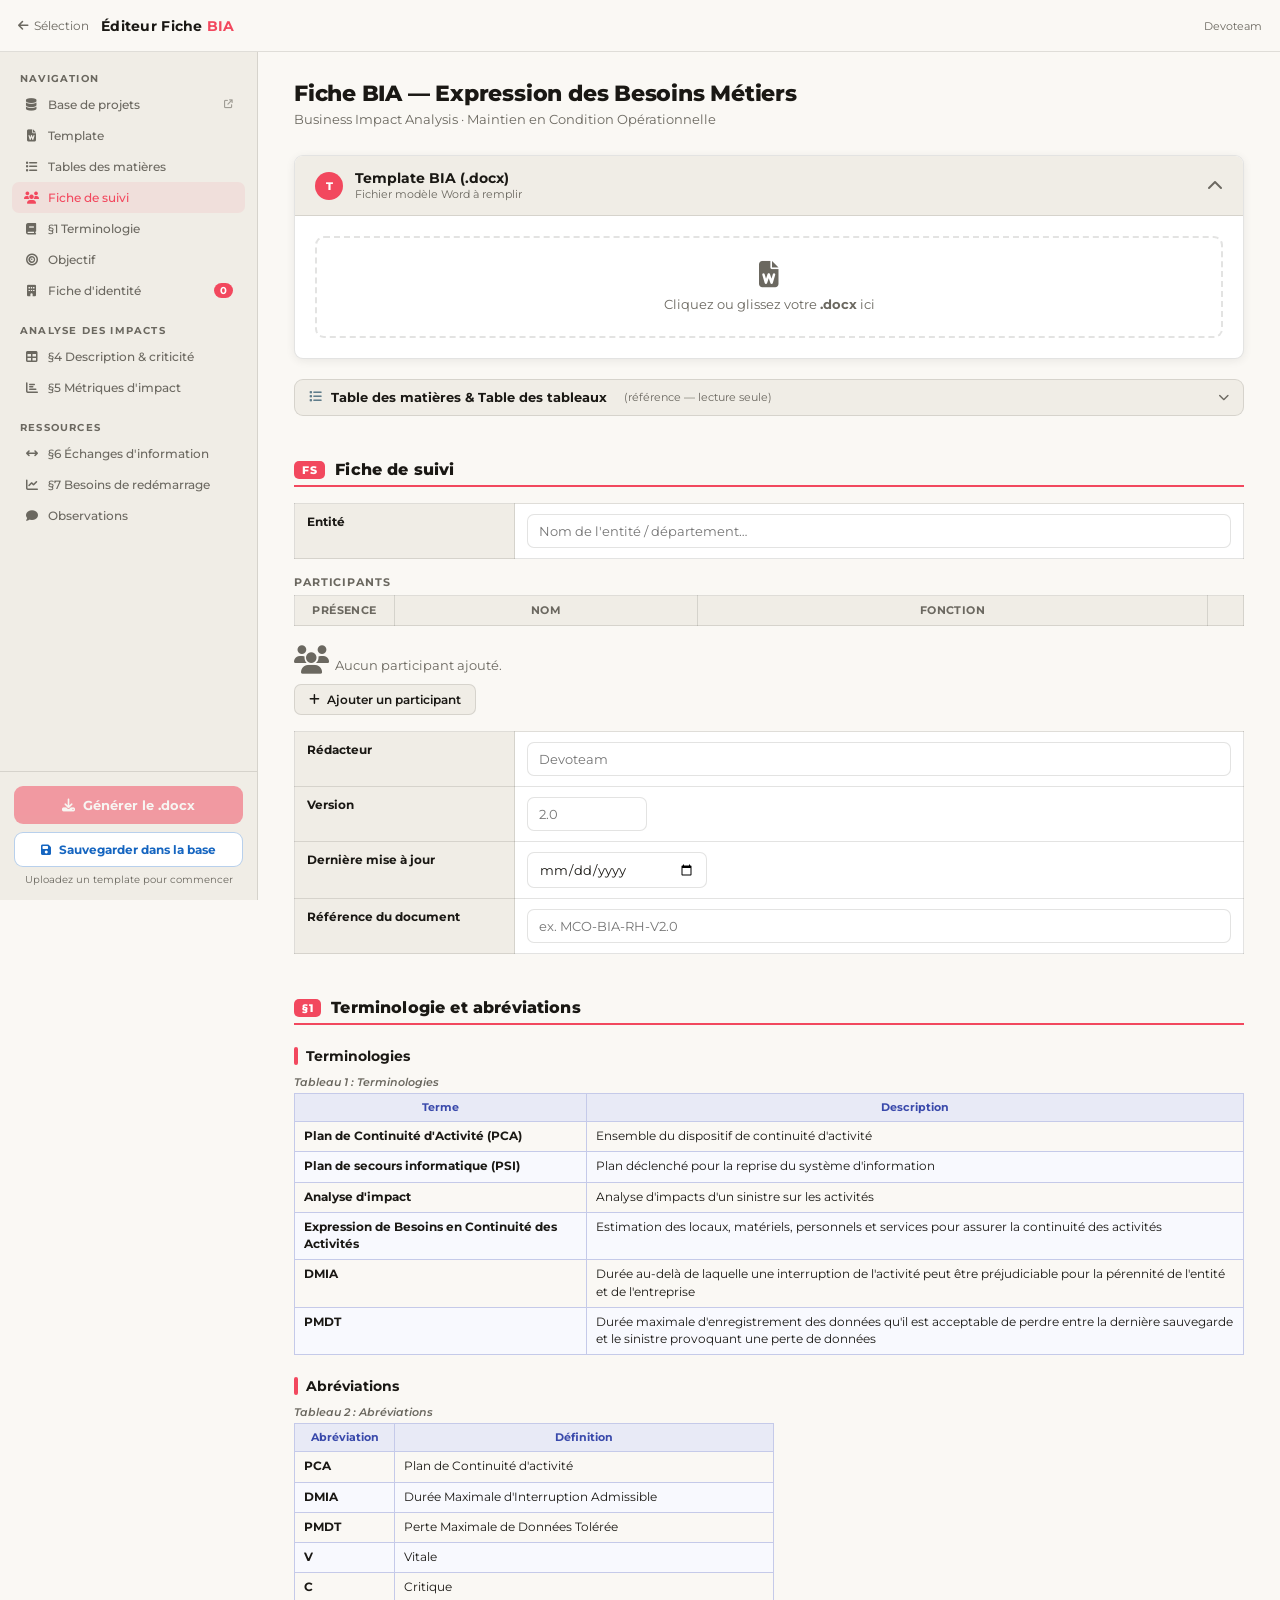
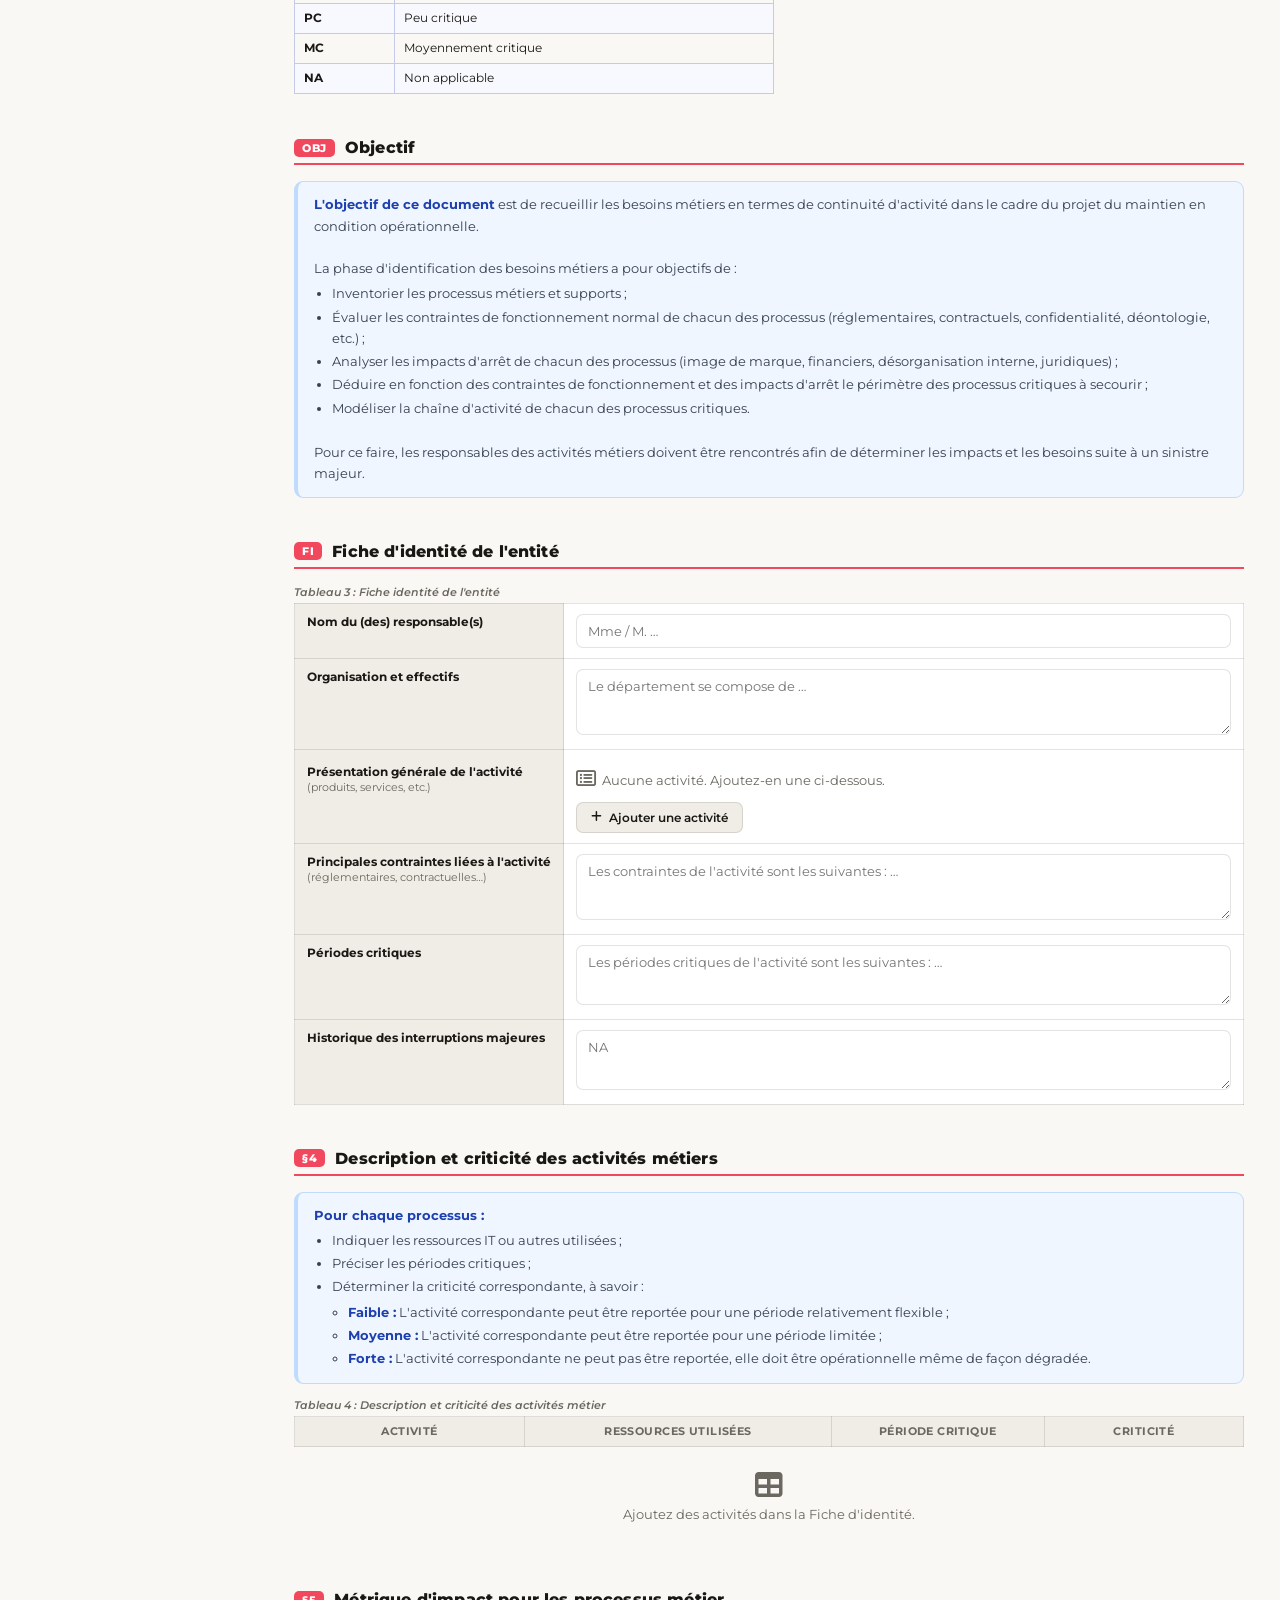
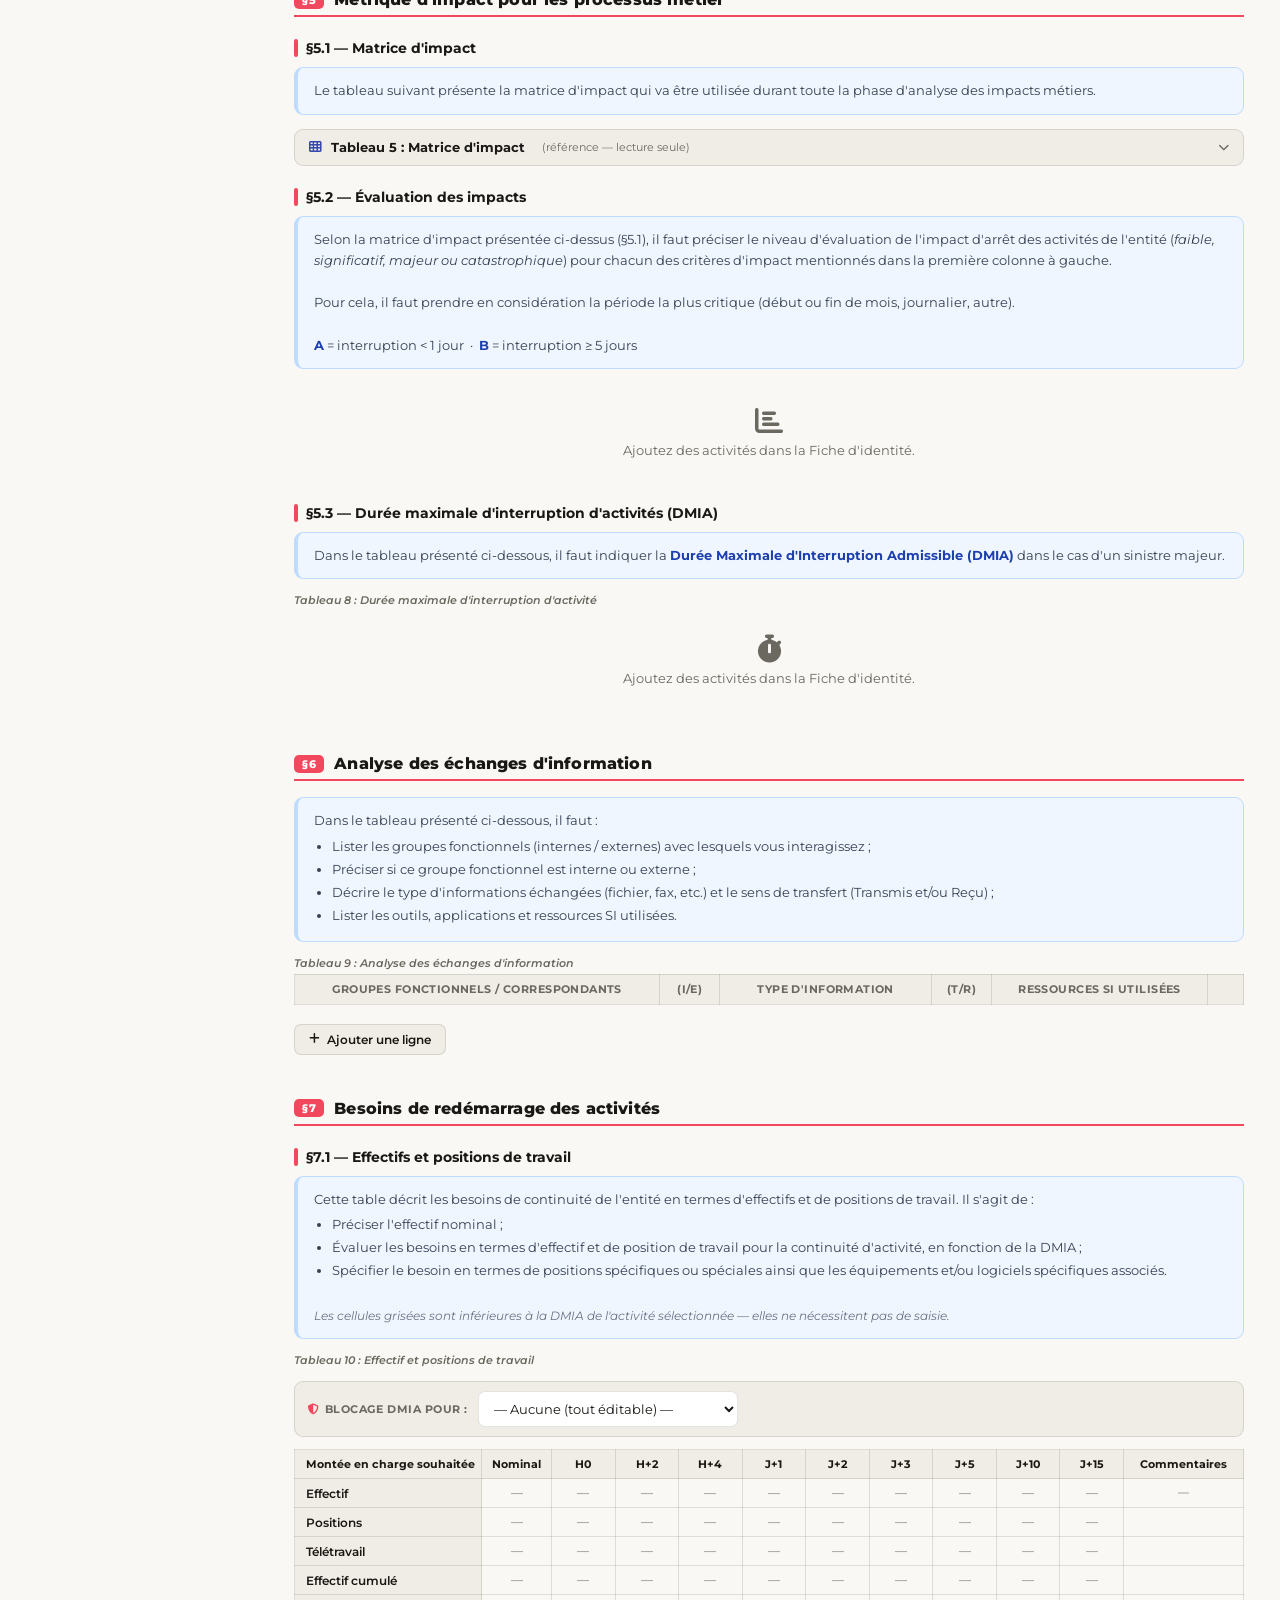
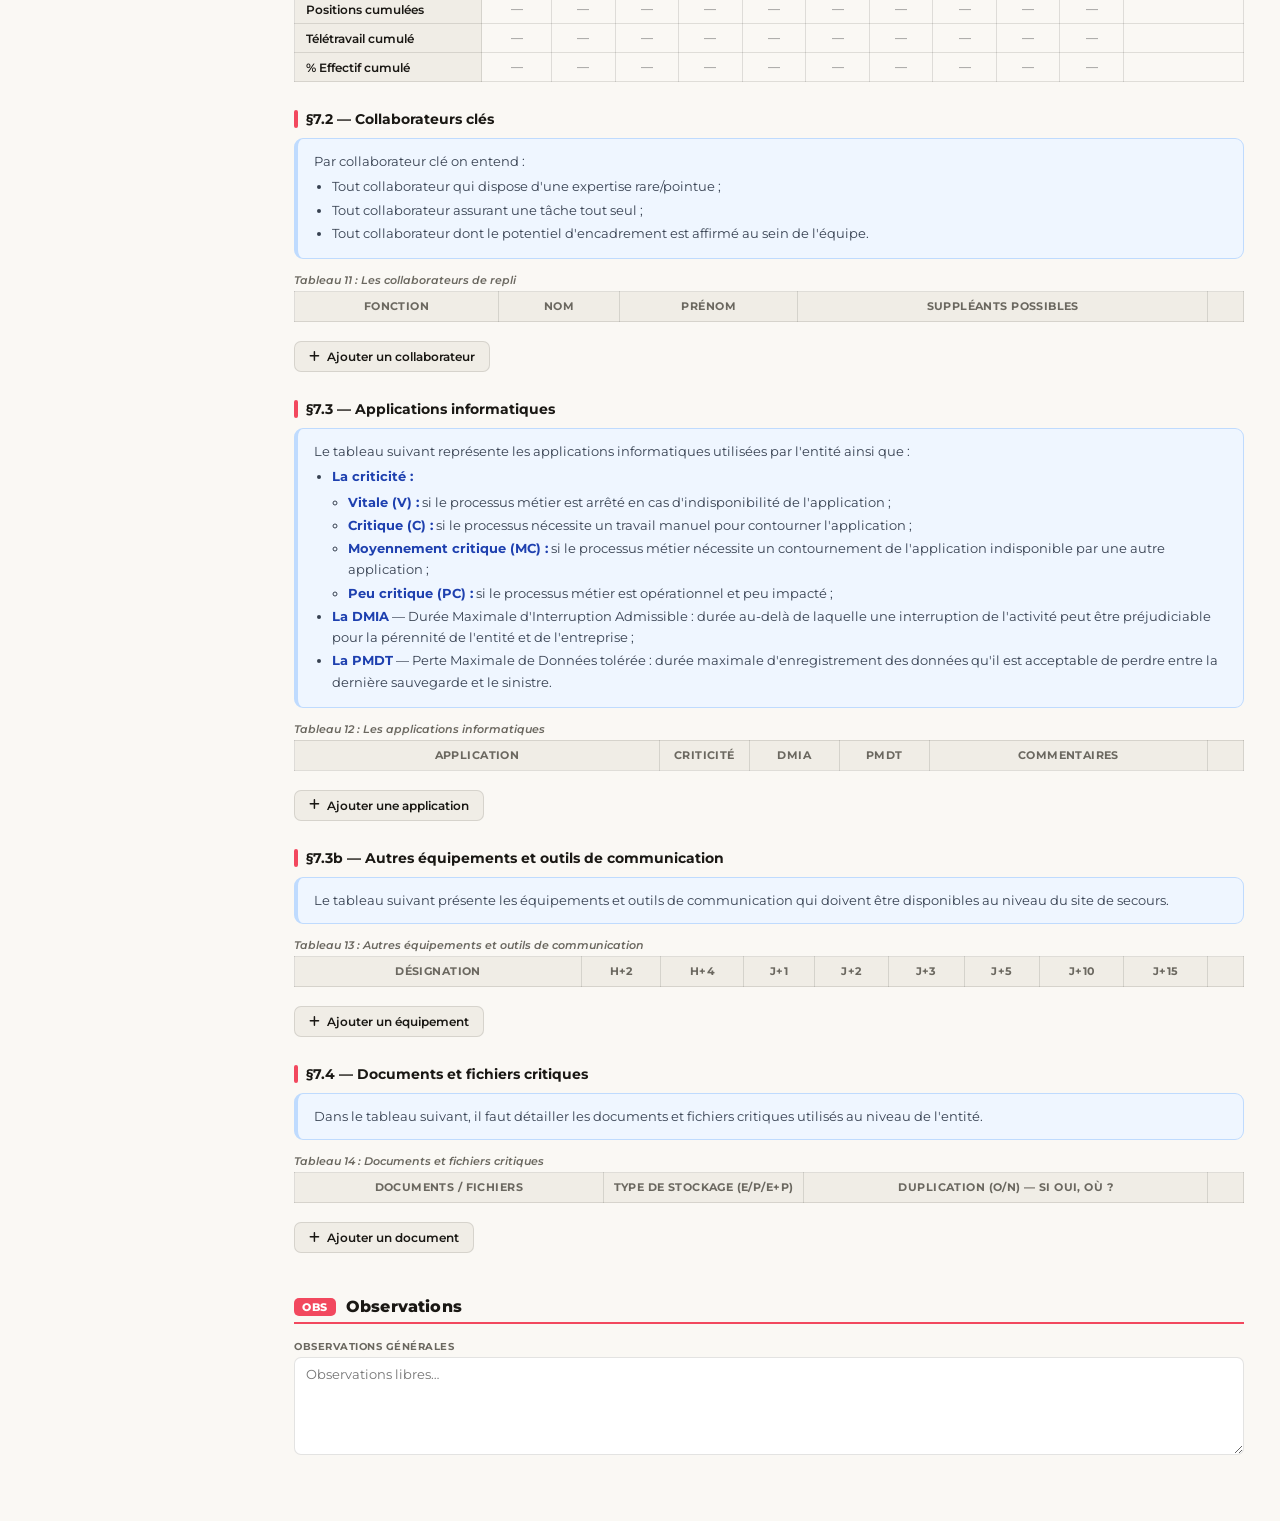
==== static/fiche-editor.html @ da059032 "Analyse des risques, sauvegarde continue et correctifs rapport Travaux accumulés sur cette session :" ====
<!DOCTYPE html>
<html lang="fr">
<head>
  <meta charset="UTF-8"/>
  <meta name="viewport" content="width=device-width,initial-scale=1.0"/>
  <title>Éditeur Fiche BIA — Devoteam</title>
  <link rel="preconnect" href="https://fonts.googleapis.com"/>
  <link href="https://fonts.googleapis.com/css2?family=Montserrat:wght@300;400;500;600;700;800&display=swap" rel="stylesheet"/>
  <link rel="stylesheet" href="https://cdnjs.cloudflare.com/ajax/libs/font-awesome/6.5.0/css/all.min.css"/>
<style>
*,*::before,*::after{box-sizing:border-box;margin:0;padding:0}
:root{
  --bg:#FAF8F4;--surface:#F0EDE6;--panel:#ECEAE4;
  --border:rgba(26,24,20,.12);--text:#1A1814;--muted:#6B6860;
  --accent:#F2485E;--accent-d:#d63448;--accent-bg:rgba(242,72,94,.08);
  --info-bg:#EFF6FF;--info-border:#BFDBFE;--info-text:#1E40AF;
  --sb-w:258px;--r:9px;--sh:0 2px 10px rgba(0,0,0,.07);
}
body{font-family:'Montserrat',system-ui,sans-serif;background:var(--bg);color:var(--text);min-height:100vh}

/* topbar */
#topbar{position:fixed;top:0;left:0;right:0;z-index:300;height:52px;
  background:var(--bg);border-bottom:1px solid var(--border);
  display:flex;align-items:center;gap:12px;padding:0 18px}
#topbar a{text-decoration:none;color:var(--muted);font-size:12px;display:flex;align-items:center;gap:5px;transition:color .14s}
#topbar a:hover{color:var(--accent)}
#topbar .title{flex:1;font-weight:700;font-size:14px;letter-spacing:.02em}
#topbar .title span{color:var(--accent)}

/* sidebar */
#sb{position:fixed;top:52px;left:0;bottom:0;width:var(--sb-w);
  background:var(--surface);border-right:1px solid var(--border);
  display:flex;flex-direction:column;overflow-y:auto;z-index:200}
.sb-lbl{font-size:10px;font-weight:700;letter-spacing:.12em;text-transform:uppercase;
  color:var(--muted);padding:14px 14px 4px}
.sb-a{display:flex;align-items:center;gap:9px;padding:8px 12px;
  border-radius:7px;cursor:pointer;font-size:12px;font-weight:500;
  color:var(--muted);text-decoration:none;margin:0 6px;
  transition:background .12s,color .12s}
.sb-a:hover{background:var(--panel);color:var(--text)}
.sb-a.on{background:var(--accent-bg);color:var(--accent)}
.sb-a .bdg{margin-left:auto;background:var(--accent);color:#fff;
  font-size:10px;font-weight:700;border-radius:99px;padding:1px 6px;min-width:18px;text-align:center}
.sb-bot{margin-top:auto;padding:14px;border-top:1px solid var(--border)}
.btn-gen{width:100%;padding:11px;background:var(--accent);color:#fff;
  border:none;border-radius:var(--r);font-family:inherit;font-size:13px;font-weight:700;
  cursor:pointer;display:flex;align-items:center;justify-content:center;gap:8px;
  transition:background .14s,transform .1s}
.btn-gen:hover{background:var(--accent-d);transform:translateY(-1px)}
.btn-gen:disabled{opacity:.5;cursor:not-allowed;transform:none}
.sb-hint{font-size:10px;color:var(--muted);margin-top:6px;text-align:center}

/* main */
#main{margin-left:var(--sb-w);margin-top:52px;padding:28px 36px;max-width:1080px}

/* doc title */
.doc-title{font-size:22px;font-weight:800;letter-spacing:-.01em;margin-bottom:4px}
.doc-sub{font-size:13px;color:var(--muted);margin-bottom:28px}

/* section headings */
.sec-h1{font-size:16px;font-weight:800;letter-spacing:.01em;
  padding:12px 0 6px;border-bottom:2px solid var(--accent);margin:32px 0 16px;
  display:flex;align-items:center;gap:10px}
.sec-h1 .num{background:var(--accent);color:#fff;font-size:11px;font-weight:800;
  border-radius:5px;padding:2px 8px;letter-spacing:.06em}
.sec-h2{font-size:13.5px;font-weight:700;margin:22px 0 10px;
  display:flex;align-items:center;gap:8px;color:var(--text)}
.sec-h2::before{content:'';display:block;width:4px;height:18px;
  background:var(--accent);border-radius:2px;flex-shrink:0}

/* instruction box */
.instr{background:var(--info-bg);border:1px solid var(--info-border);
  border-left:4px solid var(--info-border);border-radius:var(--r);
  padding:12px 16px;margin-bottom:14px;font-size:12.5px;color:#374151;line-height:1.7}
.instr strong{color:var(--info-text)}
.instr ul{margin:4px 0 0 18px}
.instr ul li{margin:2px 0}
.instr ul ul{margin-left:16px}
.instr-sub{color:#6B7280;font-size:12px;font-style:italic}

/* caption */
.tbl-cap{font-size:11px;color:var(--muted);font-style:italic;margin-bottom:4px;font-weight:600}

/* cards */
.card{background:#fff;border:1px solid var(--border);border-radius:var(--r);
  margin-bottom:20px;overflow:hidden;box-shadow:var(--sh)}
.card-hd{display:flex;align-items:center;gap:12px;padding:14px 20px;
  background:var(--surface);border-bottom:1px solid var(--border);cursor:pointer;
  user-select:none}
.card-hd .caret{margin-left:auto;color:var(--muted);transition:transform .2s}
.card-hd.open .caret{transform:rotate(180deg)}
.card-num{width:28px;height:28px;border-radius:50%;background:var(--accent);
  color:#fff;font-size:11px;font-weight:800;
  display:flex;align-items:center;justify-content:center;flex-shrink:0}
.card-title{font-size:13.5px;font-weight:700}
.card-sub{font-size:11px;color:var(--muted);margin-top:1px}
.card-bd{padding:20px}
.card-bd.collapsed{display:none}

/* upload zone */
.upzone{border:2px dashed var(--border);border-radius:var(--r);
  padding:24px 20px;text-align:center;cursor:pointer;
  transition:border-color .14s,background .14s}
.upzone:hover,.upzone.drag{border-color:var(--accent);background:var(--accent-bg)}
.upzone.ok{border-color:#2E7D32;background:rgba(46,125,50,.06)}
.upzone i{font-size:26px;color:var(--muted);margin-bottom:8px}
.upzone.ok i{color:#2E7D32}
.upzone p{font-size:13px;color:var(--muted)}
.upzone .fname{font-size:12px;font-weight:600;color:#2E7D32;margin-top:6px}

/* form controls */
.fg{display:flex;flex-direction:column;gap:4px}
.fg label{font-size:10px;font-weight:700;letter-spacing:.05em;color:var(--muted);text-transform:uppercase}
input[type=text],input[type=date],select,textarea{
  width:100%;padding:8px 11px;border:1px solid var(--border);border-radius:7px;
  background:#fff;color:var(--text);font-family:inherit;font-size:13px;
  transition:border-color .13s,box-shadow .13s;outline:none}
input:focus,select:focus,textarea:focus{
  border-color:var(--accent);box-shadow:0 0 0 3px rgba(242,72,94,.1)}
textarea{resize:vertical;min-height:60px}
.grid2{display:grid;grid-template-columns:1fr 1fr;gap:14px}
.grid3{display:grid;grid-template-columns:1fr 1fr 1fr;gap:14px}
.full{grid-column:1/-1}

/* buttons */
.btn-add{display:inline-flex;align-items:center;gap:7px;padding:7px 14px;
  border-radius:7px;background:var(--surface);border:1px solid var(--border);
  color:var(--text);font-family:inherit;font-size:12px;font-weight:600;
  cursor:pointer;transition:background .12s,border-color .12s,color .12s}
.btn-add:hover{background:var(--accent-bg);border-color:var(--accent);color:var(--accent)}
.btn-rm{background:none;border:none;cursor:pointer;padding:4px 6px;
  border-radius:5px;color:var(--muted);font-size:12px;
  transition:background .1s,color .1s}
.btn-rm:hover{background:#fde8eb;color:var(--accent)}

/* identity table */
.id-tbl{width:100%;border-collapse:collapse}
.id-tbl td{border:1px solid var(--border);vertical-align:top;padding:10px 12px}
.id-tbl td.id-label{font-size:12px;font-weight:700;background:var(--surface);
  white-space:nowrap;width:220px;color:var(--text)}
.id-tbl td.id-val{background:#fff}

/* activity cards (in Présentation row) */
.act-card{border:1px solid var(--border);border-radius:8px;margin-bottom:10px;overflow:hidden}
.act-hd{display:flex;align-items:center;gap:8px;padding:8px 12px;
  border-bottom:1px solid var(--border)}
.act-dot{width:10px;height:10px;border-radius:50%;flex-shrink:0}
.act-name-disp{font-size:12.5px;font-weight:700;flex:1}
.act-flds{display:grid;grid-template-columns:1fr 1fr;gap:10px;padding:12px}

/* BIA tables */
.bia-tbl{width:100%;border-collapse:collapse;font-size:12.5px}
.bia-tbl th{background:var(--surface);padding:8px 10px;border:1px solid var(--border);
  font-size:10.5px;font-weight:700;text-transform:uppercase;letter-spacing:.04em;
  color:var(--muted);white-space:nowrap}
.bia-tbl td{padding:5px 8px;border:1px solid var(--border);vertical-align:middle}
.bia-tbl tr:nth-child(even) td{background:rgba(0,0,0,.015)}
.bia-tbl td input,.bia-tbl td textarea,.bia-tbl td select{
  margin:0;padding:4px 7px;font-size:12px}
.bia-tbl td textarea{min-height:44px}
.bia-tbl td.act-lbl{font-weight:600;font-size:12px;background:var(--surface);white-space:nowrap}
.tbl-scroll{overflow-x:auto}

/* static read-only table */
.static-tbl{width:100%;border-collapse:collapse;font-size:11.5px}
.static-tbl th{background:#E8EAF6;padding:7px 9px;border:1px solid #C5CAE9;
  font-size:10.5px;font-weight:700;color:#3949AB}
.static-tbl td{padding:6px 9px;border:1px solid #C5CAE9;vertical-align:top;line-height:1.5}
.static-tbl tr:nth-child(even) td{background:#F8F9FE}

/* §5.2 impact cards */
.imp-card{border:1px solid var(--border);border-radius:var(--r);margin-bottom:14px;overflow:hidden}
.imp-hd{padding:10px 15px;font-size:13px;font-weight:700;border-bottom:1px solid var(--border)}
.imp-body{padding:14px}
.imp-grid{width:100%;border-collapse:collapse;font-size:12px}
.imp-grid th{background:var(--surface);padding:7px 10px;border:1px solid var(--border);
  font-size:11px;font-weight:700;color:var(--muted)}
.imp-grid td{padding:6px 10px;border:1px solid var(--border)}
.imp-grid td.lbl{font-weight:600;background:var(--surface);font-size:12px;white-space:nowrap}
.imp-grid select{width:100%;min-width:70px}

/* §5.3 DMIA */
.dmia-card{border:1px solid var(--border);border-radius:var(--r);margin-bottom:12px}
.dmia-hd{display:flex;align-items:center;gap:9px;padding:9px 14px;
  border-bottom:1px solid var(--border);background:var(--surface)}
.dmia-body{display:grid;grid-template-columns:160px 1fr;gap:14px;padding:14px}

/* §7.1 montée en charge */
.act-sel-bar{display:flex;align-items:center;gap:10px;margin-bottom:12px;
  padding:9px 13px;background:var(--surface);border:1px solid var(--border);border-radius:var(--r)}
.act-sel-bar label{font-size:11px;font-weight:700;text-transform:uppercase;
  letter-spacing:.05em;color:var(--muted);white-space:nowrap}
.act-sel-bar select{flex:1;max-width:260px}
#montee-tbl{width:100%;border-collapse:collapse;font-size:11.5px;min-width:820px}
#montee-tbl th{background:var(--surface);padding:7px 6px;border:1px solid var(--border);
  text-align:center;font-weight:700;font-size:11px;white-space:nowrap}
#montee-tbl th.mh-metric{text-align:left;min-width:130px;padding-left:11px}
#montee-tbl td{padding:3px 5px;border:1px solid var(--border);vertical-align:middle;text-align:center}
#montee-tbl td.tc-metric{font-weight:600;font-size:12px;text-align:left;
  padding-left:11px;background:var(--surface);white-space:nowrap}
#montee-tbl td.tc-comm{padding:5px 8px;font-size:11px;vertical-align:top}
.cell-inp{width:100%;min-width:44px;padding:3px;text-align:center;
  border:1px solid transparent;border-radius:4px;background:transparent;
  font-family:inherit;font-size:11.5px;outline:none;
  transition:border-color .12s,background .12s}
.cell-inp:focus{border-color:var(--accent);background:#fff;box-shadow:0 0 0 2px rgba(242,72,94,.1)}
.cell-inp:hover:not(:focus):not(:disabled){border-color:var(--border);background:rgba(255,255,255,.7)}
.blocked{background:#efefef!important;position:relative;cursor:not-allowed}
.blocked .cell-inp{pointer-events:none;color:transparent;background:transparent!important}
.blocked::after{content:'\f023';font-family:'Font Awesome 6 Free';font-weight:900;
  font-size:10px;color:#bbb;display:flex;align-items:center;justify-content:center;
  width:100%;height:100%;position:absolute;inset:0}
.act-chip{display:inline-flex;flex-direction:column;padding:3px 7px;border-radius:6px;
  font-size:10.5px;font-weight:600;margin:2px 0;white-space:nowrap}
.act-chip .dmia-hint{font-size:9.5px;font-weight:400;opacity:.8}
.legend{display:flex;flex-wrap:wrap;gap:6px;margin-bottom:10px}

/* collapsible */
.coll-hd{display:flex;align-items:center;gap:9px;padding:10px 14px;
  background:var(--surface);border:1px solid var(--border);border-radius:var(--r);
  cursor:pointer;user-select:none;margin-bottom:10px;font-size:12.5px;font-weight:700}
.coll-hd .cc{margin-left:auto;color:var(--muted);font-size:11px;transition:transform .2s}
.coll-hd.open .cc{transform:rotate(180deg)}
.coll-body{display:none;margin-bottom:12px}
.coll-body.open{display:block}


/* ── DMIA suggestion popover ── */
.dmia-wrap{position:relative;display:flex;align-items:center;gap:5px}
.dmia-wrap select{flex:1}
.btn-suggest{background:none;border:1px solid var(--border);border-radius:5px;
  padding:3px 7px;cursor:pointer;font-size:11px;color:#1565C0;
  transition:background .12s,border-color .12s;white-space:nowrap}
.btn-suggest:hover{background:#EFF6FF;border-color:#1565C0}
.btn-suggest.loading{color:var(--muted);pointer-events:none}
.btn-suggest.has-sug{border-color:#1565C0;background:#EFF6FF;font-weight:700}
.sug-pop{position:absolute;top:calc(100% + 6px);left:0;z-index:400;
  background:#fff;border:1px solid #BFDBFE;border-radius:var(--r);
  box-shadow:0 8px 24px rgba(0,0,0,.13);min-width:340px;max-width:480px;
  animation:fadeUp .14s ease}
@keyframes fadeUp{from{opacity:0;transform:translateY(-6px)}to{opacity:1;transform:none}}
.sug-pop-hd{padding:8px 12px;background:#EFF6FF;border-bottom:1px solid #BFDBFE;
  font-size:11px;font-weight:700;color:#1E40AF;border-radius:var(--r) var(--r) 0 0;
  display:flex;align-items:center;justify-content:space-between}
.sug-pop-hd button{background:none;border:none;cursor:pointer;color:#1E40AF;font-size:13px}
.sug-item{display:flex;align-items:center;gap:8px;padding:7px 12px;
  cursor:pointer;transition:background .1s;border-bottom:1px solid #F0F4FF}
.sug-item:last-child{border-bottom:none}
.sug-item:hover{background:#F0F7FF}
.sug-dmia{font-weight:800;font-size:13px;color:#1565C0;min-width:50px}
.sug-detail{flex:1;font-size:11px;color:var(--muted);line-height:1.5}
.sug-detail strong{color:var(--text)}
.sug-freq{font-size:10px;background:#E3F2FD;color:#1565C0;padding:1px 5px;border-radius:99px;white-space:nowrap}
.sug-empty{padding:12px;font-size:12px;color:var(--muted);text-align:center}

/* ── sync hint banner ── */
#sync-hint-banner{display:none;position:fixed;top:52px;left:var(--sb-w);right:0;z-index:250;
  background:linear-gradient(90deg,#1E3A8A 0%,#1D4ED8 100%);
  color:#fff;padding:11px 20px;
  align-items:center;gap:12px;
  box-shadow:0 3px 12px rgba(29,78,216,.35)}
#sync-hint-banner.visible{display:flex}
/* push main content down when banner is showing */
#main.sync-hint-active{margin-top:calc(52px + 49px)}
.shb-icon{font-size:18px;flex-shrink:0;animation:shbPulse 2s ease-in-out infinite}
@keyframes shbPulse{0%,100%{opacity:1}50%{opacity:.6}}
.shb-body{flex:1}
.shb-title{font-size:12.5px;font-weight:800;letter-spacing:.02em;margin-bottom:2px}
.shb-detail{font-size:11.5px;opacity:.88;line-height:1.5}
.shb-target{font-weight:800;background:rgba(255,255,255,.18);
  padding:1px 7px;border-radius:4px;font-size:12px;letter-spacing:.03em}
.shb-close{background:rgba(255,255,255,.15);border:1px solid rgba(255,255,255,.25);
  border-radius:6px;color:#fff;cursor:pointer;font-size:13px;
  padding:4px 9px;transition:background .13s;flex-shrink:0}
.shb-close:hover{background:rgba(255,255,255,.28)}

/* ── alert panel ── */
#alert-panel{position:fixed;bottom:24px;right:24px;z-index:500;
  background:#fff;border:1px solid #FED7AA;border-radius:var(--r);
  box-shadow:0 8px 28px rgba(0,0,0,.15);width:320px;
  animation:slideIn .2s ease;display:none}
#alert-panel.visible{display:block}
@keyframes slideIn{from{opacity:0;transform:translateY(16px)}to{opacity:1;transform:none}}
.alert-hd{display:flex;align-items:center;gap:8px;padding:10px 14px;
  background:#FFF7ED;border-bottom:1px solid #FED7AA;border-radius:var(--r) var(--r) 0 0}
.alert-hd i{color:#EA580C;font-size:16px}
.alert-hd span{font-size:12.5px;font-weight:700;color:#9A3412;flex:1}
.alert-hd button{background:none;border:none;cursor:pointer;color:#9A3412;font-size:14px}
.alert-list{max-height:240px;overflow-y:auto;padding:8px}
.alert-item{padding:8px 10px;border-radius:7px;background:#FFF7ED;
  border-left:3px solid #EA580C;margin-bottom:6px;font-size:11.5px}
.alert-item:last-child{margin-bottom:0}
.alert-item .ai-act{font-weight:700;color:var(--text);margin-bottom:2px}
.alert-item .ai-detail{color:#9A3412;font-size:11px}
.alert-item .ai-lower{font-weight:800;color:#EA580C}

/* tooltip */
#tip{position:fixed;z-index:9999;background:#1A1814;color:#fff;
  padding:7px 12px;border-radius:7px;font-size:11.5px;max-width:250px;
  pointer-events:none;opacity:0;transition:opacity .12s;
  box-shadow:0 4px 14px rgba(0,0,0,.22);line-height:1.4}
#tip.on{opacity:1}

/* toast */
#toast{position:fixed;bottom:26px;left:50%;transform:translateX(-50%);
  background:#1A1814;color:#fff;padding:10px 20px;border-radius:99px;
  font-size:12.5px;font-weight:500;box-shadow:0 4px 16px rgba(0,0,0,.22);
  opacity:0;transition:opacity .2s;pointer-events:none;z-index:8000;white-space:nowrap}
#toast.on{opacity:1}
#toast.ok{background:#2E7D32}
#toast.err{background:var(--accent)}
.spin{display:inline-block;width:14px;height:14px;border:2px solid rgba(255,255,255,.3);
  border-top-color:#fff;border-radius:50%;animation:spin .7s linear infinite}
@keyframes spin{to{transform:rotate(360deg)}}

.empty{text-align:center;padding:24px 16px;color:var(--muted);font-size:12.5px}
.empty i{font-size:28px;display:block;margin-bottom:8px}

/* presentation preview */
.pres-preview{padding:9px 12px;border:1px solid var(--border);border-radius:7px;
  background:var(--surface);font-size:12.5px;color:var(--muted);min-height:44px;
  line-height:1.6;margin-top:8px}
.pres-preview.has-data{color:var(--text);background:#fff}

/* save button */
.btn-save{width:100%;margin-top:8px;padding:9px;background:#fff;color:#1565C0;
  border:1.5px solid rgba(21,101,192,.3);border-radius:var(--r);font-family:inherit;
  font-size:12px;font-weight:700;cursor:pointer;display:flex;align-items:center;
  justify-content:center;gap:7px;transition:background .14s,border-color .14s}
.btn-save:hover{background:rgba(21,101,192,.06);border-color:#1565C0}

/* sync DMIA button */
/* ── save modal ── */
#save-modal-overlay{position:fixed;inset:0;z-index:900;background:rgba(0,0,0,.45);
  display:none;align-items:center;justify-content:center}
#save-modal-overlay.open{display:flex}
#save-modal{background:#fff;border-radius:var(--r);box-shadow:0 16px 48px rgba(0,0,0,.18);
  width:440px;max-width:calc(100vw - 40px);overflow:hidden;
  animation:fadeUp .18s ease}
.sm-hd{display:flex;align-items:center;gap:10px;padding:16px 20px;
  background:var(--surface);border-bottom:1px solid var(--border)}
.sm-hd i{color:#1565C0;font-size:16px}
.sm-hd .sm-title{font-size:14px;font-weight:700;flex:1}
.sm-hd button{background:none;border:none;cursor:pointer;color:var(--muted);font-size:15px;padding:2px}
.sm-hd button:hover{color:var(--text)}
.sm-bd{padding:20px}
.sm-fg{display:flex;flex-direction:column;gap:4px;margin-bottom:14px}
.sm-fg label{font-size:10px;font-weight:700;letter-spacing:.06em;text-transform:uppercase;color:var(--muted)}
.sm-fg select,.sm-fg input{width:100%;padding:8px 11px;border:1px solid var(--border);
  border-radius:7px;font-family:inherit;font-size:13px;outline:none;
  transition:border-color .12s,box-shadow .12s}
.sm-fg select:focus,.sm-fg input:focus{border-color:#1565C0;box-shadow:0 0 0 3px rgba(21,101,192,.1)}
.sm-row{display:grid;grid-template-columns:1fr 1fr;gap:12px}
.sm-ft{display:flex;gap:10px;padding:14px 20px;border-top:1px solid var(--border)}
.sm-ft button{flex:1;padding:10px;border-radius:var(--r);font-family:inherit;font-size:13px;font-weight:700;cursor:pointer;border:none;transition:background .14s}
.btn-sm-cancel{background:var(--surface);color:var(--muted)}
.btn-sm-cancel:hover{background:var(--panel)}
.btn-sm-ok{background:#1565C0;color:#fff}
.btn-sm-ok:hover{background:#1251a0}
.btn-sm-ok:disabled{opacity:.5;cursor:not-allowed}

/* load indicator (topbar pill) */
.tb-load-pill{font-size:10.5px;font-weight:700;padding:3px 10px;border-radius:99px;
  background:rgba(21,101,192,.09);color:#1565C0;border:1px solid rgba(21,101,192,.2)}

@media(max-width:768px){
  #sb{display:none}
  #main{margin-left:0;padding:14px}
  .grid2,.grid3{grid-template-columns:1fr}
  .full{grid-column:1}
}
</style>
</head>
<body>

<div id="topbar">
  <a href="#" id="tb-back" onclick="handleNavBack(event)"><i class="fa-solid fa-arrow-left"></i> Sélection</a>
  <div class="title">Éditeur Fiche <span>BIA</span></div>
  <span id="tb-sector-badge" style="display:none;font-size:10.5px;font-weight:700;padding:3px 10px;border-radius:99px;"></span>
  <span style="font-size:11px;color:var(--muted)">Devoteam</span>
</div>

<!-- ══ SYNC HINT BANNER ══ -->
<div id="sync-hint-banner">
  <i class="fa-solid fa-arrows-rotate shb-icon"></i>
  <div class="shb-body">
    <div class="shb-title">⚡ Synchronisation — Correction requise</div>
    <div class="shb-detail" id="shb-detail">Chargement…</div>
  </div>
  <button class="shb-close" onclick="dismissSyncHint()"><i class="fa-solid fa-xmark"></i></button>
</div>

<aside id="sb">
  <div style="padding:6px">
    <div class="sb-lbl">Navigation</div>
    <a class="sb-a" href="/projects" target="_blank"><i class="fa-solid fa-database fa-fw"></i>Base de projets <i class="fa-solid fa-arrow-up-right-from-square fa-xs" style="margin-left:auto;opacity:.6"></i></a>
    <a class="sb-a on" href="#s-template"><i class="fa-solid fa-file-word fa-fw"></i>Template</a>
    <a class="sb-a" href="#s-toc"><i class="fa-solid fa-list fa-fw"></i>Tables des matières</a>
    <a class="sb-a" href="#s-suivi"><i class="fa-solid fa-users fa-fw"></i>Fiche de suivi</a>
    <a class="sb-a" href="#s-termi"><i class="fa-solid fa-book fa-fw"></i>§1 Terminologie</a>
    <a class="sb-a" href="#s-objectif"><i class="fa-solid fa-bullseye fa-fw"></i>Objectif</a>
    <a class="sb-a" href="#s-identite"><i class="fa-solid fa-building fa-fw"></i>Fiche d'identité <span class="bdg" id="sb-cnt">0</span></a>
    <div class="sb-lbl" style="margin-top:4px">Analyse des impacts</div>
    <a class="sb-a" href="#s-sec4"><i class="fa-solid fa-table fa-fw"></i>§4 Description &amp; criticité</a>
    <a class="sb-a" href="#s-sec5"><i class="fa-solid fa-chart-bar fa-fw"></i>§5 Métriques d'impact</a>
    <div class="sb-lbl" style="margin-top:4px">Ressources</div>
    <a class="sb-a" href="#s-sec6"><i class="fa-solid fa-arrows-left-right fa-fw"></i>§6 Échanges d'information</a>
    <a class="sb-a" href="#s-sec7"><i class="fa-solid fa-chart-line fa-fw"></i>§7 Besoins de redémarrage</a>
    <a class="sb-a" href="#s-obs"><i class="fa-solid fa-comment fa-fw"></i>Observations</a>
  </div>
  <div class="sb-bot">
    <button class="btn-gen" id="btn-gen" disabled onclick="generate()">
      <i class="fa-solid fa-download"></i> Générer le .docx
    </button>
    <button class="btn-save" id="btn-save" onclick="openProjSelect()">
      <i class="fa-solid fa-floppy-disk"></i> Sauvegarder dans la base
    </button>
    <div class="sb-hint" id="sb-hint">Uploadez un template pour commencer</div>
  </div>
</aside>

<main id="main">

<div class="doc-title">Fiche BIA — Expression des Besoins Métiers</div>
<div class="doc-sub">Business Impact Analysis · Maintien en Condition Opérationnelle</div>

<!-- ══ 0. TEMPLATE ══ -->
<section id="s-template">
<div class="card">
  <div class="card-hd open" onclick="toggleCard(this)">
    <div class="card-num">T</div>
    <div><div class="card-title">Template BIA (.docx)</div>
    <div class="card-sub">Fichier modèle Word à remplir</div></div>
    <i class="fa-solid fa-chevron-down caret"></i>
  </div>
  <div class="card-bd">
    <div class="upzone" id="upzone"
         onclick="document.getElementById('tmpl-inp').click()"
         ondragover="event.preventDefault();this.classList.add('drag')"
         ondragleave="this.classList.remove('drag')"
         ondrop="dropTmpl(event)">
      <i class="fa-solid fa-file-word"></i>
      <p>Cliquez ou glissez votre <strong>.docx</strong> ici</p>
      <div class="fname" id="tmpl-fname" style="display:none"></div>
    </div>
    <input type="file" id="tmpl-inp" accept=".docx" style="display:none" onchange="setTmpl(this.files[0])">
  </div>
</div>
</section>

<!-- ══ TABLE DES MATIÈRES ══ -->
<section id="s-toc">
<div id="coll-toc-hd" class="coll-hd" onclick="toggleColl('toc')">
  <i class="fa-solid fa-list" style="color:#607D8B"></i>
  <span>Table des matières &amp; Table des tableaux</span>
  <span style="margin-left:8px;font-size:10.5px;color:var(--muted);font-weight:400">(référence — lecture seule)</span>
  <i class="fa-solid fa-chevron-down cc"></i>
</div>
<div id="coll-toc-body" class="coll-body">
  <div style="display:grid;grid-template-columns:1fr 1fr;gap:16px">
    <div>
      <div style="font-size:12px;font-weight:700;margin-bottom:8px;color:var(--muted)">TABLE DES MATIÈRES</div>
      <table class="static-tbl" style="font-size:12px">
        <tbody>
          <tr><td>Fiche de suivi</td></tr>
          <tr><td>1. Terminologie et abréviations</td></tr>
          <tr><td>2. Objectif</td></tr>
          <tr><td>3. Fiche d'identité de l'entité</td></tr>
          <tr><td>4. Description et criticité des activités métiers</td></tr>
          <tr><td>5. Métrique d'impact pour les processus métier</td></tr>
          <tr><td style="padding-left:20px">5.1. Matrice d'impact</td></tr>
          <tr><td style="padding-left:20px">5.2. Évaluation des impacts</td></tr>
          <tr><td style="padding-left:20px">5.3. Durée maximale d'interruption d'activités</td></tr>
          <tr><td>6. Analyse des échanges d'information</td></tr>
          <tr><td>7. Besoins de redémarrage des activités</td></tr>
          <tr><td style="padding-left:20px">7.1. Effectifs et positions de travail</td></tr>
          <tr><td style="padding-left:20px">7.2. Collaborateurs clés</td></tr>
          <tr><td style="padding-left:20px">7.3. Applications informatiques</td></tr>
          <tr><td style="padding-left:20px">7.4. Documents et fichiers critiques</td></tr>
          <tr><td>Observations</td></tr>
        </tbody>
      </table>
    </div>
    <div>
      <div style="font-size:12px;font-weight:700;margin-bottom:8px;color:var(--muted)">TABLE DES TABLEAUX</div>
      <table class="static-tbl" style="font-size:12px">
        <tbody id="tot-body">
          <!-- rendered by renderTOT() -->
        </tbody>
      </table>
    </div>
  </div>
</div>
</section>

<!-- ══ FICHE DE SUIVI ══ -->
<section id="s-suivi">
<div class="sec-h1"><span class="num">FS</span> Fiche de suivi</div>
<table class="id-tbl" style="margin-bottom:16px">
  <tbody>
    <tr>
      <td class="id-label">Entité</td>
      <td class="id-val"><input type="text" id="suivi-entite" placeholder="Nom de l'entité / département…" oninput="st.suivi.entite=this.value"></td>
    </tr>
  </tbody>
</table>

<div style="font-size:11px;font-weight:700;text-transform:uppercase;letter-spacing:.08em;color:var(--muted);margin-bottom:6px">Participants</div>
<div class="tbl-scroll" style="margin-bottom:10px">
  <table class="bia-tbl">
    <thead><tr>
      <th style="width:100px">Présence</th><th>Nom</th><th>Fonction</th>
      <th style="width:36px"></th>
    </tr></thead>
    <tbody id="suivi-body"></tbody>
  </table>
</div>
<div class="empty" id="suivi-empty" style="padding:10px 0;text-align:left;display:none">
  <i class="fa-solid fa-users" style="display:inline;margin-right:6px"></i>Aucun participant ajouté.
</div>
<button class="btn-add" onclick="addParticipant()"><i class="fa-solid fa-plus"></i> Ajouter un participant</button>

<table class="id-tbl" style="margin-top:16px">
  <tbody>
    <tr>
      <td class="id-label">Rédacteur</td>
      <td class="id-val"><input type="text" id="suivi-redacteur" placeholder="Devoteam" oninput="st.suivi.redacteur=this.value"></td>
    </tr>
    <tr>
      <td class="id-label">Version</td>
      <td class="id-val"><input type="text" id="suivi-version" placeholder="2.0" oninput="st.suivi.version=this.value" style="max-width:120px"></td>
    </tr>
    <tr>
      <td class="id-label">Dernière mise à jour</td>
      <td class="id-val"><input type="date" id="suivi-date" oninput="st.suivi.date_maj=this.value" style="max-width:180px"></td>
    </tr>
    <tr>
      <td class="id-label">Référence du document</td>
      <td class="id-val"><input type="text" id="suivi-ref" placeholder="ex. MCO-BIA-RH-V2.0" oninput="st.suivi.reference=this.value"></td>
    </tr>
  </tbody>
</table>
</section>

<!-- ══ §1 TERMINOLOGIE ET ABRÉVIATIONS ══ -->
<section id="s-termi">
<div class="sec-h1"><span class="num">§1</span> Terminologie et abréviations</div>

<div class="sec-h2">Terminologies</div>
<div class="tbl-cap">Tableau 1 : Terminologies</div>
<div class="tbl-scroll" style="margin-bottom:20px">
  <table class="static-tbl">
    <thead><tr><th style="min-width:220px">Terme</th><th>Description</th></tr></thead>
    <tbody>
      <tr><td><strong>Plan de Continuité d'Activité (PCA)</strong></td><td>Ensemble du dispositif de continuité d'activité</td></tr>
      <tr><td><strong>Plan de secours informatique (PSI)</strong></td><td>Plan déclenché pour la reprise du système d'information</td></tr>
      <tr><td><strong>Analyse d'impact</strong></td><td>Analyse d'impacts d'un sinistre sur les activités</td></tr>
      <tr><td><strong>Expression de Besoins en Continuité des Activités</strong></td><td>Estimation des locaux, matériels, personnels et services pour assurer la continuité des activités</td></tr>
      <tr><td><strong>DMIA</strong></td><td>Durée au-delà de laquelle une interruption de l'activité peut être préjudiciable pour la pérennité de l'entité et de l'entreprise</td></tr>
      <tr><td><strong>PMDT</strong></td><td>Durée maximale d'enregistrement des données qu'il est acceptable de perdre entre la dernière sauvegarde et le sinistre provoquant une perte de données</td></tr>
    </tbody>
  </table>
</div>

<div class="sec-h2">Abréviations</div>
<div class="tbl-cap">Tableau 2 : Abréviations</div>
<div class="tbl-scroll">
  <table class="static-tbl" style="max-width:480px">
    <thead><tr><th style="width:100px">Abréviation</th><th>Définition</th></tr></thead>
    <tbody>
      <tr><td><strong>PCA</strong></td><td>Plan de Continuité d'activité</td></tr>
      <tr><td><strong>DMIA</strong></td><td>Durée Maximale d'Interruption Admissible</td></tr>
      <tr><td><strong>PMDT</strong></td><td>Perte Maximale de Données Tolérée</td></tr>
      <tr><td><strong>V</strong></td><td>Vitale</td></tr>
      <tr><td><strong>C</strong></td><td>Critique</td></tr>
      <tr><td><strong>PC</strong></td><td>Peu critique</td></tr>
      <tr><td><strong>MC</strong></td><td>Moyennement critique</td></tr>
      <tr><td><strong>NA</strong></td><td>Non applicable</td></tr>
    </tbody>
  </table>
</div>
</section>

<!-- ══ OBJECTIF ══ -->
<section id="s-objectif">
<div class="sec-h1"><span class="num">OBJ</span> Objectif</div>
<div class="instr">
  <strong>L'objectif de ce document</strong> est de recueillir les besoins métiers en termes de continuité d'activité dans le cadre du projet du maintien en condition opérationnelle.
  <br><br>
  La phase d'identification des besoins métiers a pour objectifs de :
  <ul>
    <li>Inventorier les processus métiers et supports ;</li>
    <li>Évaluer les contraintes de fonctionnement normal de chacun des processus (réglementaires, contractuels, confidentialité, déontologie, etc.) ;</li>
    <li>Analyser les impacts d'arrêt de chacun des processus (image de marque, financiers, désorganisation interne, juridiques) ;</li>
    <li>Déduire en fonction des contraintes de fonctionnement et des impacts d'arrêt le périmètre des processus critiques à secourir ;</li>
    <li>Modéliser la chaîne d'activité de chacun des processus critiques.</li>
  </ul>
  <br>
  Pour ce faire, les responsables des activités métiers doivent être rencontrés afin de déterminer les impacts et les besoins suite à un sinistre majeur.
</div>
</section>

<!-- ══ FICHE D'IDENTITÉ ══ -->
<section id="s-identite">
<div class="sec-h1"><span class="num">FI</span> Fiche d'identité de l'entité</div>
<div class="tbl-cap">Tableau 3 : Fiche identité de l'entité</div>
<table class="id-tbl">
  <tbody>
    <tr>
      <td class="id-label">Nom du (des) responsable(s)</td>
      <td class="id-val">
        <input type="text" id="ei-resp" placeholder="Mme / M. …" oninput="st.entity.nom_responsable=this.value">
      </td>
    </tr>
    <tr>
      <td class="id-label">Organisation et effectifs</td>
      <td class="id-val">
        <textarea id="ei-org" rows="3" placeholder="Le département se compose de …" oninput="st.entity.organisation=this.value"></textarea>
      </td>
    </tr>
    <tr>
      <td class="id-label" style="vertical-align:top;padding-top:14px">
        Présentation générale de l'activité<br>
        <span style="font-size:10.5px;font-weight:400;color:var(--muted)">(produits, services, etc.)</span>
      </td>
      <td class="id-val" id="pres-cell">
        <!-- Activities editor lives here -->
        <div id="acts-container"></div>
        <div class="empty" id="acts-empty" style="padding:10px 0;text-align:left">
          <i class="fa-regular fa-rectangle-list" style="font-size:18px;display:inline;margin-right:6px"></i>Aucune activité. Ajoutez-en une ci-dessous.
        </div>
        <button class="btn-add" onclick="addAct()" style="margin-top:4px">
          <i class="fa-solid fa-plus"></i> Ajouter une activité
        </button>
        <!-- Preview text (what will be written in the Word doc) -->
        <div id="pres-preview" class="pres-preview" style="margin-top:12px;display:none">
          <div style="font-size:10px;font-weight:700;text-transform:uppercase;letter-spacing:.06em;color:var(--muted);margin-bottom:4px">
            <i class="fa-solid fa-eye fa-xs"></i> Aperçu dans le Word
          </div>
          <div id="pres-preview-text"></div>
        </div>
      </td>
    </tr>
    <tr>
      <td class="id-label">Principales contraintes liées à l'activité<br>
        <span style="font-size:10.5px;font-weight:400;color:var(--muted)">(réglementaires, contractuelles…)</span>
      </td>
      <td class="id-val">
        <textarea id="ei-contr" rows="3" placeholder="Les contraintes de l'activité sont les suivantes : …" oninput="st.entity.contraintes=this.value"></textarea>
      </td>
    </tr>
    <tr>
      <td class="id-label">Périodes critiques</td>
      <td class="id-val">
        <textarea id="ei-per" rows="2" placeholder="Les périodes critiques de l'activité sont les suivantes : …" oninput="st.entity.periodes_critiques=this.value"></textarea>
      </td>
    </tr>
    <tr>
      <td class="id-label">Historique des interruptions majeures</td>
      <td class="id-val">
        <textarea id="ei-hist" rows="2" placeholder="NA" oninput="st.entity.historique_interruptions=this.value"></textarea>
      </td>
    </tr>
  </tbody>
</table>
</section>

<!-- ══ §4 DESCRIPTION ET CRITICITÉ ══ -->
<section id="s-sec4">
<div class="sec-h1"><span class="num">§4</span> Description et criticité des activités métiers</div>
<div class="instr">
  <strong>Pour chaque processus :</strong>
  <ul>
    <li>Indiquer les ressources IT ou autres utilisées ;</li>
    <li>Préciser les périodes critiques ;</li>
    <li>Déterminer la criticité correspondante, à savoir :
      <ul>
        <li><strong>Faible :</strong> L'activité correspondante peut être reportée pour une période relativement flexible ;</li>
        <li><strong>Moyenne :</strong> L'activité correspondante peut être reportée pour une période limitée ;</li>
        <li><strong>Forte :</strong> L'activité correspondante ne peut pas être reportée, elle doit être opérationnelle même de façon dégradée.</li>
      </ul>
    </li>
  </ul>
</div>
<div class="tbl-cap">Tableau 4 : Description et criticité des activités métier</div>
<div class="tbl-scroll">
  <table class="bia-tbl" id="sec4-tbl">
    <thead><tr>
      <th style="min-width:150px">Activité</th>
      <th style="min-width:200px">Ressources utilisées</th>
      <th style="min-width:130px">Période critique</th>
      <th style="min-width:130px">Criticité</th>
    </tr></thead>
    <tbody id="sec4-body"></tbody>
  </table>
</div>
<div class="empty" id="sec4-empty"><i class="fa-solid fa-table"></i>Ajoutez des activités dans la Fiche d'identité.</div>
</section>

<!-- ══ §5 MÉTRIQUES D'IMPACT ══ -->
<section id="s-sec5">
<div class="sec-h1"><span class="num">§5</span> Métrique d'impact pour les processus métier</div>

<!-- §5.1 Matrice d'impact (static / read-only) -->
<div class="sec-h2">§5.1 — Matrice d'impact</div>
<div class="instr">
  Le tableau suivant présente la matrice d'impact qui va être utilisée durant toute la phase d'analyse des impacts métiers.
</div>

<div id="coll-matrix-hd" class="coll-hd" onclick="toggleColl('matrix')">
  <i class="fa-solid fa-table-cells" style="color:#3949AB"></i>
  <span>Tableau 5 : Matrice d'impact</span>
  <span style="margin-left:8px;font-size:10.5px;color:var(--muted);font-weight:400">(référence — lecture seule)</span>
  <i class="fa-solid fa-chevron-down cc"></i>
</div>
<div id="coll-matrix-body" class="coll-body">
<div class="tbl-scroll">
<table class="static-tbl">
  <thead><tr>
    <th>Impacts / Sévérité</th><th>Poids</th><th>Description</th>
    <th>Niveau 1 — Faible</th><th>Niveau 2 — Significatif</th>
    <th>Niveau 3 — Majeur</th><th>Niveau 4 — Catastrophique</th>
  </tr></thead>
  <tbody>
    <tr>
      <td><strong>Image de marque</strong></td><td>4</td>
      <td>Perte de confiance / Perte de clientèle</td>
      <td>Faible nuisance nécessitant quelques jours pour être résorbée</td>
      <td>Nuisance significative sur le Front Office et dégradation de l'image</td>
      <td>Nuisance grave / Dégradation auprès des tiers</td>
      <td>Vaste couverture médiatique négative / Perte de confiance</td>
    </tr>
    <tr>
      <td><strong>Désorganisation interne</strong></td><td>1</td>
      <td>Désorganisation liée au fonctionnement dégradé</td>
      <td>Faible nuisance interne à l'entité</td>
      <td>Désorganisation significative limitée à un service</td>
      <td>Désorganisation durable / Détérioration du climat social</td>
      <td>Chômage technique d'une importante proportion du personnel</td>
    </tr>
    <tr>
      <td><strong>Réglementaire</strong></td><td>2</td>
      <td>Non-respect des obligations contractuelles / réglementaires</td>
      <td>Faible</td>
      <td>Non-respect de la réglementation comptable, fiscale…</td>
      <td>Infraction majeure à la législation</td>
      <td>Sanction judiciaire</td>
    </tr>
    <tr>
      <td><strong>Financier</strong></td><td>3</td>
      <td>Manque à gagner / Pénalité de retard</td>
      <td>Perte inférieure à 10 000 DT</td>
      <td>Perte entre 10 000 et 50 000 DT</td>
      <td>Perte entre 50 000 et 100 000 DT</td>
      <td>Perte supérieure à 100 000 DT</td>
    </tr>
  </tbody>
</table>
</div>
</div>

<!-- §5.2 Évaluation des impacts -->
<div class="sec-h2">§5.2 — Évaluation des impacts</div>
<div class="instr">
  Selon la matrice d'impact présentée ci-dessus (§5.1), il faut préciser le niveau d'évaluation de l'impact d'arrêt des activités de l'entité
  (<em>faible, significatif, majeur ou catastrophique</em>) pour chacun des critères d'impact mentionnés dans la première colonne à gauche.
  <br><br>
  Pour cela, il faut prendre en considération la période la plus critique (début ou fin de mois, journalier, autre).
  <br><br>
  <strong>A</strong> = interruption &lt; 1 jour &nbsp;·&nbsp; <strong>B</strong> = interruption ≥ 5 jours
</div>
<div id="sec52-body">
  <div class="empty"><i class="fa-solid fa-chart-bar"></i>Ajoutez des activités dans la Fiche d'identité.</div>
</div>

<!-- §5.3 DMIA -->
<div class="sec-h2">§5.3 — Durée maximale d'interruption d'activités (DMIA)</div>
<div class="instr">
  Dans le tableau présenté ci-dessous, il faut indiquer la <strong>Durée Maximale d'Interruption Admissible (DMIA)</strong> dans le cas d'un sinistre majeur.
</div>
<div class="tbl-cap">Tableau 8 : Durée maximale d'interruption d'activité</div>
<div id="sec53-body">
  <div class="empty"><i class="fa-solid fa-stopwatch"></i>Ajoutez des activités dans la Fiche d'identité.</div>
</div>
</section>

<!-- ══ §6 ÉCHANGES D'INFORMATION ══ -->
<section id="s-sec6">
<div class="sec-h1"><span class="num">§6</span> Analyse des échanges d'information</div>
<div class="instr">
  Dans le tableau présenté ci-dessous, il faut :
  <ul>
    <li>Lister les groupes fonctionnels (internes / externes) avec lesquels vous interagissez ;</li>
    <li>Préciser si ce groupe fonctionnel est interne ou externe ;</li>
    <li>Décrire le type d'informations échangées (fichier, fax, etc.) et le sens de transfert (Transmis et/ou Reçu) ;</li>
    <li>Lister les outils, applications et ressources SI utilisées.</li>
  </ul>
</div>
<div class="tbl-cap">Tableau 9 : Analyse des échanges d'information</div>
<div class="tbl-scroll">
  <table class="bia-tbl">
    <thead><tr>
      <th style="min-width:200px">Groupes fonctionnels / Correspondants</th>
      <th style="width:60px">(I/E)</th>
      <th style="min-width:180px">Type d'information</th>
      <th style="width:60px">(T/R)</th>
      <th style="min-width:180px">Ressources SI utilisées</th>
      <th style="width:36px"></th>
    </tr></thead>
    <tbody id="sec6-body"></tbody>
  </table>
</div>
<div class="empty" id="sec6-empty" style="padding:12px 0;text-align:left;display:none">
  <i class="fa-solid fa-arrows-left-right" style="display:inline;margin-right:6px"></i>Aucun échange.
</div>
<br>
<button class="btn-add" onclick="addEchange()"><i class="fa-solid fa-plus"></i> Ajouter une ligne</button>
</section>

<!-- ══ §7 BESOINS DE REDÉMARRAGE ══ -->
<section id="s-sec7">
<div class="sec-h1"><span class="num">§7</span> Besoins de redémarrage des activités</div>

<!-- §7.1 Effectifs et positions -->
<div class="sec-h2">§7.1 — Effectifs et positions de travail</div>
<div class="instr">
  Cette table décrit les besoins de continuité de l'entité en termes d'effectifs et de positions de travail. Il s'agit de :
  <ul>
    <li>Préciser l'effectif nominal ;</li>
    <li>Évaluer les besoins en termes d'effectif et de position de travail pour la continuité d'activité, en fonction de la DMIA ;</li>
    <li>Spécifier le besoin en termes de positions spécifiques ou spéciales ainsi que les équipements et/ou logiciels spécifiques associés.</li>
  </ul>
  <br>
  <em class="instr-sub">Les cellules grisées sont inférieures à la DMIA de l'activité sélectionnée — elles ne nécessitent pas de saisie.</em>
</div>
<div class="tbl-cap">Tableau 10 : Effectif et positions de travail</div>
<div class="legend" id="montee-legend"></div>
<div class="act-sel-bar">
  <label><i class="fa-solid fa-shield-halved" style="margin-right:5px;color:var(--accent)"></i>Blocage DMIA pour :</label>
  <select id="montee-act-sel" onchange="setMonteeAct(this.value)">
    <option value="">— Aucune (tout éditable) —</option>
  </select>
  <span id="montee-dmia-badge" style="font-size:11px;color:var(--muted)"></span>
</div>
<div class="tbl-scroll">
  <table id="montee-tbl">
    <thead>
      <tr>
        <th class="mh-metric">Montée en charge souhaitée</th>
        <th>Nominal</th><th>H0</th><th>H+2</th><th>H+4</th>
        <th>J+1</th><th>J+2</th><th>J+3</th><th>J+5</th><th>J+10</th><th>J+15</th>
        <th style="min-width:120px">Commentaires</th>
      </tr>
    </thead>
    <tbody id="montee-tbody"></tbody>
  </table>
</div>

<!-- §7.2 Collaborateurs clés -->
<div class="sec-h2" style="margin-top:28px">§7.2 — Collaborateurs clés</div>
<div class="instr">
  Par collaborateur clé on entend :
  <ul>
    <li>Tout collaborateur qui dispose d'une expertise rare/pointue ;</li>
    <li>Tout collaborateur assurant une tâche tout seul ;</li>
    <li>Tout collaborateur dont le potentiel d'encadrement est affirmé au sein de l'équipe.</li>
  </ul>
</div>
<div class="tbl-cap">Tableau 11 : Les collaborateurs de repli</div>
<div class="tbl-scroll">
  <table class="bia-tbl">
    <thead><tr>
      <th>Fonction</th><th>Nom</th><th>Prénom</th><th>Suppléants possibles</th>
      <th style="width:36px"></th>
    </tr></thead>
    <tbody id="sec72-body"></tbody>
  </table>
</div>
<br>
<button class="btn-add" onclick="addCollab()"><i class="fa-solid fa-plus"></i> Ajouter un collaborateur</button>

<!-- §7.3 Applications informatiques -->
<div class="sec-h2" style="margin-top:28px">§7.3 — Applications informatiques</div>
<div class="instr">
  Le tableau suivant représente les applications informatiques utilisées par l'entité ainsi que :
  <ul>
    <li><strong>La criticité :</strong>
      <ul>
        <li><strong>Vitale (V) :</strong> si le processus métier est arrêté en cas d'indisponibilité de l'application ;</li>
        <li><strong>Critique (C) :</strong> si le processus nécessite un travail manuel pour contourner l'application ;</li>
        <li><strong>Moyennement critique (MC) :</strong> si le processus métier nécessite un contournement de l'application indisponible par une autre application ;</li>
        <li><strong>Peu critique (PC) :</strong> si le processus métier est opérationnel et peu impacté ;</li>
      </ul>
    </li>
    <li><strong>La DMIA</strong> — Durée Maximale d'Interruption Admissible : durée au-delà de laquelle une interruption de l'activité peut être préjudiciable pour la pérennité de l'entité et de l'entreprise ;</li>
    <li><strong>La PMDT</strong> — Perte Maximale de Données tolérée : durée maximale d'enregistrement des données qu'il est acceptable de perdre entre la dernière sauvegarde et le sinistre.</li>
  </ul>
</div>
<div class="tbl-cap">Tableau 12 : Les applications informatiques</div>
<div class="tbl-scroll">
  <table class="bia-tbl">
    <thead><tr>
      <th style="min-width:160px">Application</th>
      <th style="width:90px">Criticité</th>
      <th style="width:90px">DMIA</th>
      <th style="width:90px">PMDT</th>
      <th>Commentaires</th>
      <th style="width:36px"></th>
    </tr></thead>
    <tbody id="sec73-body"></tbody>
  </table>
</div>
<br>
<button class="btn-add" onclick="addApp()"><i class="fa-solid fa-plus"></i> Ajouter une application</button>

<!-- §7.3b Autres équipements -->
<div class="sec-h2" style="margin-top:28px">§7.3b — Autres équipements et outils de communication</div>
<div class="instr">
  Le tableau suivant présente les équipements et outils de communication qui doivent être disponibles au niveau du site de secours.
</div>
<div class="tbl-cap">Tableau 13 : Autres équipements et outils de communication</div>
<div class="tbl-scroll">
  <table class="bia-tbl">
    <thead><tr>
      <th style="min-width:160px">Désignation</th>
      <th>H+2</th><th>H+4</th><th>J+1</th><th>J+2</th><th>J+3</th><th>J+5</th><th>J+10</th><th>J+15</th>
      <th style="width:36px"></th>
    </tr></thead>
    <tbody id="sec73b-body"></tbody>
  </table>
</div>
<br>
<button class="btn-add" onclick="addAppAvail()"><i class="fa-solid fa-plus"></i> Ajouter un équipement</button>

<!-- §7.4 Documents -->
<div class="sec-h2" style="margin-top:28px">§7.4 — Documents et fichiers critiques</div>
<div class="instr">
  Dans le tableau suivant, il faut détailler les documents et fichiers critiques utilisés au niveau de l'entité.
</div>
<div class="tbl-cap">Tableau 14 : Documents et fichiers critiques</div>
<div class="tbl-scroll">
  <table class="bia-tbl">
    <thead><tr>
      <th style="min-width:180px">Documents / Fichiers</th>
      <th style="width:180px">Type de stockage (E/P/E+P)</th>
      <th>Duplication (O/N) — Si oui, où ?</th>
      <th style="width:36px"></th>
    </tr></thead>
    <tbody id="sec74-body"></tbody>
  </table>
</div>
<br>
<button class="btn-add" onclick="addDoc()"><i class="fa-solid fa-plus"></i> Ajouter un document</button>

</section>

<!-- ══ OBSERVATIONS ══ -->
<section id="s-obs">
<div class="sec-h1"><span class="num">OBS</span> Observations</div>
<div class="fg">
  <label>Observations générales</label>
  <textarea id="obs-txt" rows="5" placeholder="Observations libres…" oninput="st.observations=this.value"></textarea>
</div>
<br><br>
</section>

</main>

<!-- ══ Leave-confirmation modal ══ -->
<div id="leave-modal-overlay" style="display:none;position:fixed;inset:0;background:rgba(0,0,0,0.45);z-index:1100;
  display:none;align-items:center;justify-content:center;">
  <div style="background:#fff;border-radius:14px;width:min(94vw,440px);box-shadow:0 8px 40px rgba(0,0,0,0.18);overflow:hidden;">
    <div style="padding:22px 24px 16px;display:flex;align-items:flex-start;gap:14px;">
      <div style="width:40px;height:40px;border-radius:50%;background:rgba(245,158,11,0.12);
           display:flex;align-items:center;justify-content:center;flex-shrink:0;">
        <i class="fa-solid fa-floppy-disk" style="color:#D97706;font-size:16px;"></i>
      </div>
      <div>
        <div style="font-size:15px;font-weight:700;color:#1a1814;margin-bottom:6px;">Modifications non sauvegardées</div>
        <div style="font-size:13px;color:rgba(26,24,20,0.6);line-height:1.5;">
          Voulez-vous sauvegarder vos derniers changements avant de continuer ?
        </div>
      </div>
    </div>
    <div style="display:flex;gap:10px;padding:14px 24px 20px;">
      <button onclick="leaveModalNo()" style="flex:1;padding:10px;border-radius:8px;border:1px solid rgba(26,24,20,0.14);
        background:#f9f9f7;color:rgba(26,24,20,0.65);font-family:inherit;font-size:13px;font-weight:600;cursor:pointer;">
        Non, quitter
      </button>
      <button onclick="leaveModalYes()" style="flex:1.4;padding:10px;border-radius:8px;border:none;
        background:#1565C0;color:#fff;font-family:inherit;font-size:13px;font-weight:700;cursor:pointer;">
        <i class="fa-solid fa-floppy-disk fa-xs"></i> Oui, sauvegarder
      </button>
    </div>
  </div>
</div>

<!-- ══ Project-selection modal (for new fiches / no project_id) ══ -->
<div id="proj-select-overlay" style="display:none;position:fixed;inset:0;background:rgba(0,0,0,0.45);z-index:1200;
  align-items:center;justify-content:center;">
  <div style="background:#fff;border-radius:14px;width:min(94vw,480px);box-shadow:0 8px 40px rgba(0,0,0,0.18);overflow:hidden;">
    <div style="padding:20px 24px 14px;border-bottom:1px solid rgba(26,24,20,0.08);
         display:flex;align-items:center;justify-content:space-between;">
      <div>
        <div style="font-size:15px;font-weight:700;color:#1a1814;">Ajouter à un projet client</div>
        <div style="font-size:11.5px;color:rgba(26,24,20,0.5);margin-top:2px;">Choisissez un projet existant ou créez-en un nouveau</div>
      </div>
      <button onclick="closeProjSelect()" style="background:none;border:none;cursor:pointer;color:rgba(26,24,20,0.4);font-size:16px;padding:4px;">
        <i class="fa-solid fa-xmark"></i>
      </button>
    </div>
    <!-- Tabs -->
    <div style="display:flex;gap:0;border-bottom:1px solid rgba(26,24,20,0.08);">
      <button id="ps-tab-existing" onclick="switchProjTab('existing')"
        style="flex:1;padding:11px;background:none;border:none;font-family:inherit;font-size:13px;font-weight:700;
               cursor:pointer;border-bottom:2.5px solid #1565C0;color:#1565C0;">
        <i class="fa-solid fa-database fa-xs"></i> Projet existant
      </button>
      <button id="ps-tab-new" onclick="switchProjTab('new')"
        style="flex:1;padding:11px;background:none;border:none;font-family:inherit;font-size:13px;font-weight:600;
               cursor:pointer;border-bottom:2.5px solid transparent;color:rgba(26,24,20,0.45);">
        <i class="fa-solid fa-plus fa-xs"></i> Nouveau client
      </button>
    </div>
    <div style="padding:20px 24px;">
      <!-- Existing project panel -->
      <div id="ps-panel-existing">
        <div style="display:grid;grid-template-columns:1fr 1fr;gap:12px;margin-bottom:12px;">
          <div>
            <label style="font-size:10px;font-weight:700;letter-spacing:.06em;text-transform:uppercase;
                   color:rgba(26,24,20,0.45);display:block;margin-bottom:4px;">Secteur</label>
            <select id="ps-sector" onchange="psLoadClients()"
              style="width:100%;padding:8px 11px;border:1px solid rgba(26,24,20,0.15);border-radius:7px;
                     font-family:inherit;font-size:13px;outline:none;">
              <option value="">Tous les secteurs</option>
              <option value="banques">🏦 Banques</option>
              <option value="assurances">🛡 Assurances</option>
              <option value="autres">Autres</option>
            </select>
          </div>
          <div>
            <label style="font-size:10px;font-weight:700;letter-spacing:.06em;text-transform:uppercase;
                   color:rgba(26,24,20,0.45);display:block;margin-bottom:4px;">Client</label>
            <select id="ps-client"
              style="width:100%;padding:8px 11px;border:1px solid rgba(26,24,20,0.15);border-radius:7px;
                     font-family:inherit;font-size:13px;outline:none;">
              <option value="">Choisir un client…</option>
            </select>
          </div>
        </div>
        <div>
          <label style="font-size:10px;font-weight:700;letter-spacing:.06em;text-transform:uppercase;
                 color:rgba(26,24,20,0.45);display:block;margin-bottom:4px;">Nom de la fiche</label>
          <input type="text" id="ps-projname" placeholder="Ex : Fiche BIA — Direction SI — v1.0"
            style="width:100%;padding:8px 11px;border:1px solid rgba(26,24,20,0.15);border-radius:7px;
                   font-family:inherit;font-size:13px;outline:none;box-sizing:border-box;">
        </div>
      </div>
      <!-- New client panel -->
      <div id="ps-panel-new" style="display:none;">
        <div style="display:grid;grid-template-columns:1fr 1fr;gap:12px;margin-bottom:12px;">
          <div>
            <label style="font-size:10px;font-weight:700;letter-spacing:.06em;text-transform:uppercase;
                   color:rgba(26,24,20,0.45);display:block;margin-bottom:4px;">Secteur</label>
            <select id="ps-new-sector"
              style="width:100%;padding:8px 11px;border:1px solid rgba(26,24,20,0.15);border-radius:7px;
                     font-family:inherit;font-size:13px;outline:none;">
              <option value="banques">🏦 Banques</option>
              <option value="assurances">🛡 Assurances</option>
              <option value="autres">Autres</option>
            </select>
          </div>
          <div>
            <label style="font-size:10px;font-weight:700;letter-spacing:.06em;text-transform:uppercase;
                   color:rgba(26,24,20,0.45);display:block;margin-bottom:4px;">Nom du client</label>
            <input type="text" id="ps-new-client" placeholder="Ex : BIAT, AMI…" autocomplete="off"
              style="width:100%;padding:8px 11px;border:1px solid rgba(26,24,20,0.15);border-radius:7px;
                     font-family:inherit;font-size:13px;outline:none;box-sizing:border-box;">
          </div>
        </div>
        <div>
          <label style="font-size:10px;font-weight:700;letter-spacing:.06em;text-transform:uppercase;
                 color:rgba(26,24,20,0.45);display:block;margin-bottom:4px;">Nom de la fiche</label>
          <input type="text" id="ps-new-projname" placeholder="Ex : Fiche BIA — Direction SI — v1.0"
            style="width:100%;padding:8px 11px;border:1px solid rgba(26,24,20,0.15);border-radius:7px;
                   font-family:inherit;font-size:13px;outline:none;box-sizing:border-box;">
        </div>
      </div>
    </div>
    <div style="display:flex;gap:10px;padding:0 24px 20px;">
      <button onclick="closeProjSelect()" style="flex:1;padding:10px;border-radius:8px;
        border:1px solid rgba(26,24,20,0.14);background:#f9f9f7;color:rgba(26,24,20,0.65);
        font-family:inherit;font-size:13px;font-weight:600;cursor:pointer;">Annuler</button>
      <button id="ps-confirm-btn" onclick="confirmProjSelect()" style="flex:1.4;padding:10px;border-radius:8px;border:none;
        background:#1565C0;color:#fff;font-family:inherit;font-size:13px;font-weight:700;cursor:pointer;">
        <i class="fa-solid fa-floppy-disk fa-xs"></i> Sauvegarder
      </button>
    </div>
  </div>
</div>

<!-- ══ Save modal ══ -->
<div id="save-modal-overlay" onclick="if(event.target===this)closeSaveModal()">
  <div id="save-modal">
    <div class="sm-hd">
      <i class="fa-solid fa-floppy-disk"></i>
      <span class="sm-title">Sauvegarder la fiche dans la base</span>
      <button onclick="closeSaveModal()"><i class="fa-solid fa-xmark"></i></button>
    </div>
    <div class="sm-bd">
      <div class="sm-row">
        <div class="sm-fg">
          <label>Secteur</label>
          <select id="sm-sector">
            <option value="banques">🏦 Secteur Bancaire</option>
            <option value="assurances">🛡 Secteur Assurances</option>
          </select>
        </div>
        <div class="sm-fg">
          <label>Client / Entité</label>
          <input type="text" id="sm-client" placeholder="Ex : BIAT, AMI…" autocomplete="off">
        </div>
      </div>
      <div class="sm-fg">
        <label>Nom du projet / fiche</label>
        <input type="text" id="sm-projname" placeholder="Ex : Fiche BIA — Direction SI — v1.0">
      </div>
      <div id="sm-update-note" style="display:none;font-size:11.5px;color:#1565C0;
        background:rgba(21,101,192,.06);border:1px solid rgba(21,101,192,.18);
        border-radius:6px;padding:8px 12px;margin-top:4px">
        <i class="fa-solid fa-arrows-rotate fa-xs"></i>
        Cette fiche est déjà sauvegardée. La sauvegarder à nouveau mettra à jour le fichier existant.
      </div>
    </div>
    <div class="sm-ft">
      <button class="btn-sm-cancel" onclick="closeSaveModal()">Annuler</button>
      <button class="btn-sm-ok" id="btn-sm-ok" onclick="doSave()">
        <i class="fa-solid fa-floppy-disk"></i> Sauvegarder
      </button>
    </div>
  </div>
</div>

<div id="tip"></div>
<div id="toast"></div>

<script>
// ══════════════════════════════════════════════════════════════
// CONSTANTS
// ══════════════════════════════════════════════════════════════
const TIME_COLS = ['Nominal','H0','H+2','H+4','J+1','J+2','J+3','J+5','J+10','J+15'];
const TIME_MIN  = {Nominal:-1,'H0':0,'H+2':120,'H+4':240,'J+1':1440,'J+2':2880,'J+3':4320,'J+5':7200,'J+10':14400,'J+15':21600};
const METRIC_ROWS = ['Effectif','Positions','Télétravail','Effectif cumulé','Positions cumulées','Télétravail cumulé','% Effectif cumulé'];
const IMPACT_LABELS = ['Image de marque','Désorganisation interne','Juridique et réglementaire','Financier'];
const SCORE_OPTS = ['','1','2','3','4','NA'];
const DMIA_OPTS = ['','H0','H+2','H+4','J+1','J+2','J+3','J+5','J+7','J+10','J+15','1H','2H','4H','8H','12H','24H','1J','2J','3J','5J','7J','10J','15J'];
const CRIT_OPTS = ['','V – Vital','C – Critique','MC – Moyennement critique','PC – Peu critique'];
const AVAIL_COLS = ['H+2','H+4','J+1','J+2','J+3','J+5','J+10','J+15'];
const ACT_CRITICITE_OPTS = ['','Faible','Moyenne','Forte','Critique'];

const ACT_COLORS = [
  {bg:'#E3F2FD',tx:'#1565C0',br:'#BBDEFB'},
  {bg:'#F3E5F5',tx:'#6A1B9A',br:'#E1BEE7'},
  {bg:'#E8F5E9',tx:'#2E7D32',br:'#C8E6C9'},
  {bg:'#FFF3E0',tx:'#E65100',br:'#FFE0B2'},
  {bg:'#FCE4EC',tx:'#C62828',br:'#F8BBD0'},
  {bg:'#E0F7FA',tx:'#00838F',br:'#B2EBF2'},
  {bg:'#F9FBE7',tx:'#558B2F',br:'#F0F4C3'},
  {bg:'#EDE7F6',tx:'#4527A0',br:'#D1C4E9'},
];

// ══════════════════════════════════════════════════════════════
// URL PARAMS — sector + project_id
// ══════════════════════════════════════════════════════════════
const _params    = new URLSearchParams(window.location.search);
let   SECTOR     = (_params.get('sector') || '').toLowerCase();   // 'banques' | 'assurances' | ''
let   PROJECT_ID = _params.get('project_id') ? parseInt(_params.get('project_id')) : null;

// Show sector badge in topbar
(function initSectorBadge(){
  const badge = document.getElementById('tb-sector-badge');
  if(!SECTOR){ badge.style.display = 'none'; return; }
  const isBanque = SECTOR === 'banques';
  badge.textContent = isBanque ? '🏦 Banques' : '🛡 Assurances';
  badge.style.display = '';
  badge.style.background = isBanque ? 'rgba(21,101,192,.1)' : 'rgba(46,125,50,.1)';
  badge.style.color       = isBanque ? '#1565C0'             : '#2E7D32';
  badge.style.border      = isBanque ? '1px solid rgba(21,101,192,.25)' : '1px solid rgba(46,125,50,.25)';
})();

// ══════════════════════════════════════════════════════════════
// STATE
// ══════════════════════════════════════════════════════════════
let tmplFile = null;
let nxtId = 1;

const st = {
  suivi: {entite:'',redacteur:'',version:'',date_maj:'',reference:''},
  entity: {nom_responsable:'',organisation:'',contraintes:'',periodes_critiques:'',historique_interruptions:''},
  participants: [],
  activities: [],   // {id,name,description,ressources_utilisees,periode_critique,criticite,dmia_exprimee,premieres_actions,impacts}
  echanges: [],
  monteeEnCharge: buildEmptyMontee(),
  activeMonteeId: null,
  collaborateurs: [],
  applications: [],
  appAvailability: [],
  documents: [],
  observations: ''
};

function buildEmptyMontee(){
  const m={};
  METRIC_ROWS.forEach(r=>{ m[r]={}; TIME_COLS.forEach(c=>m[r][c]=''); });
  return m;
}
function emptyImpacts(){
  const imp={};
  IMPACT_LABELS.forEach(l=>imp[l]={A:'',B:''});
  return imp;
}
function actC(idx){ return ACT_COLORS[idx%ACT_COLORS.length]; }

// ══════════════════════════════════════════════════════════════
// DMIA UTILS
// ══════════════════════════════════════════════════════════════
function parseDmiaMins(d){
  if(!d) return -1;
  const s=d.trim().toUpperCase().replace(/\s/g,'');
  if(s==='H0') return 0;
  let m=s.match(/^H\+?(\d+)$/); if(m) return+m[1]*60;
  m=s.match(/^(\d+)H$/); if(m) return+m[1]*60;
  m=s.match(/^J\+?(\d+)$/)||s.match(/^(\d+)J$/); if(m) return+m[1]*1440;
  return 0;
}
function isBlocked(col,dmiaMin){
  if(dmiaMin<=0) return false;
  const c=TIME_MIN[col]; return c!==-1 && c<dmiaMin;
}

// ══════════════════════════════════════════════════════════════
// UTILS
// ══════════════════════════════════════════════════════════════
function esc(s){ return String(s||'').replace(/&/g,'&amp;').replace(/</g,'&lt;').replace(/>/g,'&gt;').replace(/"/g,'&quot;'); }
function actById(id){ return st.activities.find(a=>a.id===id); }

// ══════════════════════════════════════════════════════════════
// CARD TOGGLE
// ══════════════════════════════════════════════════════════════
function toggleCard(hd){
  const bd=hd.nextElementSibling;
  const isOpen=!bd.classList.contains('collapsed');
  if(isOpen){ bd.classList.add('collapsed'); hd.classList.remove('open'); }
  else { bd.classList.remove('collapsed'); hd.classList.add('open'); }
}
function toggleColl(id){
  const hd=document.getElementById('coll-'+id+'-hd');
  const bd=document.getElementById('coll-'+id+'-body');
  hd.classList.toggle('open');
  bd.classList.toggle('open');
}

// ══════════════════════════════════════════════════════════════
// TEMPLATE UPLOAD
// ══════════════════════════════════════════════════════════════
function setTmpl(f){
  if(!f||!f.name.toLowerCase().endsWith('.docx')){showToast('Sélectionnez un .docx','err');return;}
  tmplFile=f;
  const z=document.getElementById('upzone');
  z.classList.add('ok');
  z.querySelector('p').textContent='Template chargé :';
  const fn=document.getElementById('tmpl-fname');
  fn.textContent=f.name; fn.style.display='block';
  updBtn();
}
function dropTmpl(e){
  e.preventDefault();
  document.getElementById('upzone').classList.remove('drag');
  setTmpl(e.dataTransfer.files[0]);
}

// ══════════════════════════════════════════════════════════════
// PARTICIPANTS (Fiche de suivi)
// ══════════════════════════════════════════════════════════════
function addParticipant(){
  st.participants.push({id:nxtId++,nom:'',fonction:''});
  renderParticipants();
}
function removeParticipant(id){
  st.participants=st.participants.filter(p=>p.id!==id);
  renderParticipants();
}
function renderParticipants(){
  const tbody=document.getElementById('suivi-body');
  const empty=document.getElementById('suivi-empty');
  empty.style.display=st.participants.length?'none':'';
  tbody.innerHTML=st.participants.map(p=>`
    <tr>
      <td><select style="width:90px" onchange="st.participants.find(x=>x.id===${p.id}).present=this.value">
        <option value="Présents" selected>Présents</option>
        <option value="Absents">Absents</option>
        <option value="Excusés">Excusés</option>
      </select></td>
      <td><input type="text" value="${esc(p.nom)}" placeholder="Nom Prénom" oninput="st.participants.find(x=>x.id===${p.id}).nom=this.value"></td>
      <td><input type="text" value="${esc(p.fonction)}" placeholder="Fonction" oninput="st.participants.find(x=>x.id===${p.id}).fonction=this.value"></td>
      <td><button class="btn-rm" onclick="removeParticipant(${p.id})"><i class="fa-solid fa-trash"></i></button></td>
    </tr>`).join('');
}

// ══════════════════════════════════════════════════════════════
// ACTIVITIES (in Présentation générale row)
// ══════════════════════════════════════════════════════════════
function addAct(){
  st.activities.push({
    id:nxtId++, name:'', description:'',
    ressources_utilisees:'', periode_critique:'', criticite:'',
    dmia_exprimee:'', premieres_actions:'', impacts:emptyImpacts()
  });
  renderActs();
  updDerived();
}
function removeAct(id){
  st.activities=st.activities.filter(a=>a.id!==id);
  renderActs();
  updDerived();
}
function updActF(id,field,val){
  const act=actById(id); if(!act) return;
  act[field]=val;
  if(field==='name'){
    const el=document.getElementById('an-'+id);
    if(el) el.textContent=val||'Nouvelle activité';
  }
  updDerived();
}

function renderActs(){
  const con=document.getElementById('acts-container');
  const emp=document.getElementById('acts-empty');
  const prev=document.getElementById('pres-preview');
  emp.style.display=st.activities.length?'none':'';
  prev.style.display=st.activities.length?'':'none';
  document.getElementById('sb-cnt').textContent=st.activities.length;
  con.innerHTML=st.activities.map((act,idx)=>{
    const c=actC(idx);
    return `<div class="act-card" id="ac-${act.id}">
      <div class="act-hd" style="background:${c.bg};border-bottom-color:${c.br}">
        <div class="act-dot" style="background:${c.tx}"></div>
        <div class="act-name-disp" id="an-${act.id}" style="color:${c.tx}">${esc(act.name)||'Nouvelle activité'}</div>
        <button class="btn-rm" onclick="removeAct(${act.id})" style="color:${c.tx}">
          <i class="fa-solid fa-trash"></i>
        </button>
      </div>
      <div class="act-flds">
        <div class="fg" style="grid-column:1/-1">
          <label>Nom de l'activité *</label>
          <input type="text" value="${esc(act.name)}" placeholder="ex. Gestion des comptes fournisseurs"
            oninput="updActF(${act.id},'name',this.value)">
        </div>
        <div class="fg" style="grid-column:1/-1">
          <label>Description</label>
          <textarea rows="2" placeholder="Description succincte de l'activité…"
            oninput="updActF(${act.id},'description',this.value)">${esc(act.description)}</textarea>
        </div>
      </div>
    </div>`;
  }).join('');
  updPresPreview();
  updBtn();
}

function updPresPreview(){
  const el=document.getElementById('pres-preview-text');
  if(!el) return;
  if(!st.activities.length){ el.textContent=''; return; }
  el.innerHTML=`<em>Les activités principales de l'entité sont les suivantes :</em><br>`
    +st.activities.map(a=>`<span style="display:block;margin-top:3px">• <strong>${esc(a.name)||'—'}</strong>${a.description?' : '+esc(a.description):''}</span>`).join('');
}

// ══════════════════════════════════════════════════════════════
// TABLE DES TABLEAUX (dynamic)
// ══════════════════════════════════════════════════════════════
function renderTOT(){
  const tbody = document.getElementById('tot-body');
  if(!tbody) return;

  // Fixed entries before Tableau 6 (numbers never change)
  const before = [
    [1, 'Terminologies'],
    [2, 'Abréviations'],
    [3, "Fiche identité de l'entité"],
    [4, 'Description et criticité des activités métier'],
    [5, "Matrice d'impact"],
  ];

  // One Tableau 6, 7, 8… per activity (increment by 1 each)
  const n = st.activities.length;
  let rows = before.map(([n,t]) => `<tr><td>Tableau ${n} : ${t}</td></tr>`).join('');

  if(n === 0){
    rows += `<tr><td style="color:var(--muted);font-style:italic">Tableau 6 : (à compléter — ajoutez des activités)</td></tr>`;
  } else {
    rows += st.activities.map((a,i) => {
      const num = 6 + i;
      const name = a.name || `Activité ${i+1}`;
      return `<tr><td>Tableau ${num} : <em>${esc(name)}</em></td></tr>`;
    }).join('');
  }

  // Entries after the activity tables — numbered sequentially right after the last activity tableau
  // If n=0 we still reserve slot 6 (placeholder), so next starts at 7
  const nextNum = 6 + Math.max(n, 1);
  const afterLabels = [
    "Durée maximale d'interruption d'activité",
    "Analyse des échanges d'information",
    'Effectif et positions de travail',
    'Les collaborateurs de repli',
    'Les applications informatiques',
    'Autres équipements et outils de communication',
    'Documents et fichiers critiques',
  ];
  rows += afterLabels.map((label, i) =>
    `<tr><td>Tableau ${nextNum + i} : ${label}</td></tr>`
  ).join('');

  tbody.innerHTML = rows;
}

// ══════════════════════════════════════════════════════════════
// AUTO-DERIVED SECTIONS
// ══════════════════════════════════════════════════════════════
function updDerived(){
  renderTOT();
  renderSec4();
  renderSec52();
  renderSec53();
  renderMontee();
}

// §4
function renderSec4(){
  const tbody=document.getElementById('sec4-body');
  const empty=document.getElementById('sec4-empty');
  if(!st.activities.length){ tbody.innerHTML=''; empty.style.display=''; return; }
  empty.style.display='none';
  tbody.innerHTML=st.activities.map((act,idx)=>{
    const c=actC(idx);
    return `<tr>
      <td class="act-lbl" style="border-left:3px solid ${c.tx}">${esc(act.name)||'—'}</td>
      <td><textarea rows="2" style="min-width:190px"
        oninput="updActF(${act.id},'ressources_utilisees',this.value)">${esc(act.ressources_utilisees)}</textarea></td>
      <td><input type="text" value="${esc(act.periode_critique)}"
        oninput="updActF(${act.id},'periode_critique',this.value)" style="min-width:110px"></td>
      <td>
        <select onchange="updActF(${act.id},'criticite',this.value)" style="min-width:120px">
          ${ACT_CRITICITE_OPTS.map(v=>`<option value="${v}" ${v===act.criticite?'selected':''}>${v||'—'}</option>`).join('')}
        </select>
      </td>
    </tr>`;
  }).join('');
}

// §5.2
function renderSec52(){
  const body=document.getElementById('sec52-body');
  if(!st.activities.length){
    body.innerHTML=`<div class="empty"><i class="fa-solid fa-chart-bar"></i>Ajoutez des activités dans la Fiche d'identité.</div>`;
    return;
  }
  body.innerHTML=st.activities.map((act,idx)=>{
    const c=actC(idx);
    return `<div class="imp-card">
      <div class="imp-hd" style="background:${c.bg};color:${c.tx};border-bottom-color:${c.br}">
        <i class="fa-solid fa-circle fa-xs" style="margin-right:6px"></i>${esc(act.name)||'Activité sans nom'}
      </div>
      <div class="tbl-cap" style="padding:8px 14px 0">Tableau 6 : ${esc(act.name)||'xx'}</div>
      <div class="imp-body">
        <table class="imp-grid">
          <thead><tr>
            <th style="text-align:left;min-width:200px">Impact</th>
            <th>A — Interruption &lt; 1 jour</th>
            <th>B — Interruption ≥ 5 jours</th>
          </tr></thead>
          <tbody>
            ${IMPACT_LABELS.map(lbl=>`<tr>
              <td class="lbl">${lbl}</td>
              <td>${scoreSelect(act.id,lbl,'A',act.impacts[lbl]?.A||'')}</td>
              <td>${scoreSelect(act.id,lbl,'B',act.impacts[lbl]?.B||'')}</td>
            </tr>`).join('')}
          </tbody>
        </table>
      </div>
    </div>`;
  }).join('');
}

function scoreSelect(actId,lbl,col,cur){
  return `<select onchange="updImpact(${actId},'${lbl}','${col}',this.value)">
    ${SCORE_OPTS.map(v=>`<option value="${v}" ${v===cur?'selected':''}>${v||'—'}</option>`).join('')}
  </select>`;
}
function updImpact(actId,lbl,col,val){
  const act=actById(actId); if(!act) return;
  if(!act.impacts[lbl]) act.impacts[lbl]={A:'',B:''};
  act.impacts[lbl][col]=val;
}

// §5.3
function renderSec53(){
  const body=document.getElementById('sec53-body');
  if(!st.activities.length){
    body.innerHTML=`<div class="empty"><i class="fa-solid fa-stopwatch"></i>Ajoutez des activités dans la Fiche d'identité.</div>`;
    return;
  }
  body.innerHTML=`<div class="tbl-scroll"><table class="bia-tbl">
    <thead><tr>
      <th style="min-width:160px">Processus</th>
      <th style="width:200px">DMIA Exprimée</th>
      <th>Premières actions à mener en cas de survenance d'un sinistre</th>
    </tr></thead>
    <tbody>
      ${st.activities.map((act,idx)=>{
        const c=actC(idx);
        const dOpts=DMIA_OPTS.map(v=>`<option value="${v}" ${v===act.dmia_exprimee?'selected':''}>${v||'—'}</option>`).join('');
        return `<tr>
          <td class="act-lbl" style="border-left:3px solid ${c.tx}">${esc(act.name)||'—'}</td>
          <td>
            <div class="dmia-wrap">
              <select id="dmia-sel-${act.id}" onchange="updActDmia(${act.id},this.value)">${dOpts}</select>
              <button class="btn-suggest" id="sug-btn-${act.id}"
                onclick="openSugPop(${act.id},this)"
                title="Suggestions depuis la base de projets">
                <i class="fa-solid fa-lightbulb"></i> DB
              </button>
            </div>
          </td>
          <td><textarea rows="2" placeholder="Actions immédiates…"
            oninput="updActF(${act.id},'premieres_actions',this.value)">${esc(act.premieres_actions)}</textarea></td>
        </tr>`;
      }).join('')}
    </tbody>
  </table></div>`;
  updMonteeActSel();
}

// ── DMIA suggestion popover ──────────────────────────────────
let _sugActId = null;

async function openSugPop(actId, btn){
  // close any open popover first
  closeSugPop();
  const act = actById(actId);
  if(!act || !act.name.trim()){
    showToast('Nommez l\'activité d\'abord', '');
    return;
  }
  _sugActId = actId;
  btn.classList.add('loading');
  btn.innerHTML = '<i class="fa-solid fa-spinner fa-spin"></i>';

  try{
    const url = `/api/dmia-suggestions?activity=${encodeURIComponent(act.name)}${SECTOR ? '&sector='+encodeURIComponent(SECTOR) : ''}`;
    const r   = await fetch(url);
    const data = await r.json();

    btn.classList.remove('loading');
    btn.innerHTML = '<i class="fa-solid fa-lightbulb"></i> DB';

    if(!data.length){
      showToast('Aucune suggestion dans la base', '');
      return;
    }
    btn.classList.add('has-sug');

    const pop = document.createElement('div');
    pop.className = 'sug-pop';
    pop.id = 'active-sug-pop';
    pop.innerHTML = `
      <div class="sug-pop-hd">
        <span><i class="fa-solid fa-database fa-xs"></i> Suggestions — ${esc(act.name)}</span>
        <button onclick="closeSugPop()"><i class="fa-solid fa-xmark"></i></button>
      </div>
      ${data.map(s=>`
        <div class="sug-item" onclick="applySug(${actId},'${esc(s.dmia_exprimee)}')">
          <span class="sug-dmia">${esc(s.dmia_exprimee)}</span>
          <div class="sug-detail">
            <strong>${esc(s.activity_name)}</strong>
            <div>${esc(s.client||'')}${s.sector?' · '+esc(s.sector):''}</div>
          </div>
          ${s.freq>1?`<span class="sug-freq">×${s.freq}</span>`:''}
        </div>`).join('')}`;

    btn.closest('.dmia-wrap').appendChild(pop);

  } catch(e){
    btn.classList.remove('loading');
    btn.innerHTML = '<i class="fa-solid fa-lightbulb"></i> DB';
    showToast('Erreur suggestions','err');
  }
}

function closeSugPop(){
  const p = document.getElementById('active-sug-pop');
  if(p) p.remove();
  _sugActId = null;
}

function applySug(actId, val){
  updActDmia(actId, val);
  const sel = document.getElementById(`dmia-sel-${actId}`);
  if(sel) sel.value = val;
  closeSugPop();
  showToast(`DMIA appliquée : ${val}`, 'ok');
}

// close popover on outside click
document.addEventListener('click', e=>{
  if(document.getElementById('active-sug-pop') &&
     !e.target.closest('.sug-pop') &&
     !e.target.closest('.btn-suggest')){
    closeSugPop();
  }
});

function updActDmia(id,val){
  updActF(id,'dmia_exprimee',val);
  updMonteeActSel();
  renderMontee();
}

// ══════════════════════════════════════════════════════════════
// §6 ÉCHANGES
// ══════════════════════════════════════════════════════════════
function addEchange(){
  st.echanges.push({id:nxtId++,groupes:'',ie:'I',type_info:'',tr:'T',ressources_si:''});
  renderEchanges();
}
function removeEchange(id){ st.echanges=st.echanges.filter(e=>e.id!==id); renderEchanges(); }
function renderEchanges(){
  const tbody=document.getElementById('sec6-body');
  tbody.innerHTML=st.echanges.map(e=>`
    <tr>
      <td><input type="text" value="${esc(e.groupes)}" placeholder="Correspondant…"
        oninput="st.echanges.find(x=>x.id===${e.id}).groupes=this.value"></td>
      <td><select onchange="st.echanges.find(x=>x.id===${e.id}).ie=this.value" style="width:60px">
        <option value="I" ${e.ie==='I'?'selected':''}>I</option>
        <option value="E" ${e.ie==='E'?'selected':''}>E</option>
      </select></td>
      <td><input type="text" value="${esc(e.type_info)}" placeholder="Type d'info…"
        oninput="st.echanges.find(x=>x.id===${e.id}).type_info=this.value"></td>
      <td><select onchange="st.echanges.find(x=>x.id===${e.id}).tr=this.value" style="width:60px">
        <option value="T" ${e.tr==='T'?'selected':''}>T</option>
        <option value="R" ${e.tr==='R'?'selected':''}>R</option>
        <option value="T/R" ${e.tr==='T/R'?'selected':''}>T/R</option>
      </select></td>
      <td><input type="text" value="${esc(e.ressources_si)}" placeholder="Applications…"
        oninput="st.echanges.find(x=>x.id===${e.id}).ressources_si=this.value"></td>
      <td><button class="btn-rm" onclick="removeEchange(${e.id})"><i class="fa-solid fa-trash"></i></button></td>
    </tr>`).join('');
}

// ══════════════════════════════════════════════════════════════
// §7.1 MONTÉE EN CHARGE
// ══════════════════════════════════════════════════════════════
function updMonteeActSel(){
  const sel=document.getElementById('montee-act-sel');
  const cur=st.activeMonteeId;
  sel.innerHTML=`<option value="">— Aucune (tout éditable) —</option>`
    +st.activities.map(a=>{
      const dm=a.dmia_exprimee?` (DMIA: ${a.dmia_exprimee})`:'';
      return `<option value="${a.id}" ${a.id===cur?'selected':''}>${esc(a.name)||'Activité sans nom'}${dm}</option>`;
    }).join('');
}

function setMonteeAct(val){
  st.activeMonteeId=val?+val:null;
  updMonteeBadge();
  renderMonteeInputs();
}

function updMonteeBadge(){
  const bdg=document.getElementById('montee-dmia-badge');
  const act=st.activeMonteeId?st.activities.find(a=>a.id===st.activeMonteeId):null;
  if(act&&act.dmia_exprimee){
    const mins=parseDmiaMins(act.dmia_exprimee);
    const blocked=TIME_COLS.filter(c=>isBlocked(c,mins));
    bdg.innerHTML=`<span style="color:var(--accent)"><i class="fa-solid fa-lock fa-xs"></i> DMIA ${act.dmia_exprimee}</span>`
      +(blocked.length?` — colonnes bloquées : <strong>${blocked.join(', ')}</strong>`:'');
  } else {
    bdg.textContent='';
  }
}

function renderMontee(){
  const leg=document.getElementById('montee-legend');
  leg.innerHTML=st.activities.map((a,idx)=>{
    const c=actC(idx);
    return `<span class="act-chip" style="background:${c.bg};color:${c.tx};border:1px solid ${c.br}">
      ${esc(a.name)||'—'}${a.dmia_exprimee?`<span class="dmia-hint">DMIA: ${a.dmia_exprimee}</span>`:''}
    </span>`;
  }).join('');
  updMonteeActSel();
  renderMonteeInputs();
}

function renderMonteeInputs(){
  const tbody=document.getElementById('montee-tbody');
  const act=st.activeMonteeId?st.activities.find(a=>a.id===st.activeMonteeId):null;
  const dmiaMins=act?parseDmiaMins(act.dmia_exprimee):-1;

  const commHTML=st.activities.length
    ?st.activities.map((a,idx)=>{
        const c=actC(idx);
        return `<span class="act-chip" style="background:${c.bg};color:${c.tx};border:1px solid ${c.br};margin-bottom:3px">
          ${esc(a.name)||'—'}${a.dmia_exprimee?`<span class="dmia-hint">DMIA: ${a.dmia_exprimee}</span>`:''}
        </span>`;
      }).join('')
    :`<span style="color:var(--muted);font-size:11px">—</span>`;

  tbody.innerHTML=METRIC_ROWS.map((metric,mIdx)=>{
    const rowData=st.monteeEnCharge[metric]||{};
    const cells=TIME_COLS.map(col=>{
      const blocked=isBlocked(col,dmiaMins);
      const val=rowData[col]||'';
      if(blocked){
        return `<td class="blocked" onmouseenter="showTip(event,'Colonne ${col} bloquée — DMIA de ${act?.name||''} : ${act?.dmia_exprimee||''}')" onmouseleave="hideTip()">
          <input class="cell-inp" disabled tabindex="-1">
        </td>`;
      }
      return `<td><input class="cell-inp" value="${esc(val)}" placeholder="—"
        oninput="updMontee('${metric}','${col}',this.value)"></td>`;
    }).join('');
    const comm=mIdx===0
      ?`<td class="tc-comm" style="vertical-align:top;padding:6px">${commHTML}</td>`
      :`<td class="tc-comm"></td>`;
    return `<tr><td class="tc-metric">${metric}</td>${cells}${comm}</tr>`;
  }).join('');
}

function updMontee(metric,col,val){
  if(!st.monteeEnCharge[metric]) st.monteeEnCharge[metric]={};
  st.monteeEnCharge[metric][col]=val;
}

// ══════════════════════════════════════════════════════════════
// §7.2 COLLABORATEURS
// ══════════════════════════════════════════════════════════════
function addCollab(){
  st.collaborateurs.push({id:nxtId++,fonction:'',nom:'',prenom:'',suppleants:''});
  renderCollabs();
}
function removeCollab(id){ st.collaborateurs=st.collaborateurs.filter(c=>c.id!==id); renderCollabs(); }
function renderCollabs(){
  const tbody=document.getElementById('sec72-body');
  tbody.innerHTML=st.collaborateurs.map(c=>`
    <tr>
      <td><input type="text" value="${esc(c.fonction)}" placeholder="Fonction…"
        oninput="st.collaborateurs.find(x=>x.id===${c.id}).fonction=this.value"></td>
      <td><input type="text" value="${esc(c.nom)}" placeholder="Nom"
        oninput="st.collaborateurs.find(x=>x.id===${c.id}).nom=this.value"></td>
      <td><input type="text" value="${esc(c.prenom)}" placeholder="Prénom"
        oninput="st.collaborateurs.find(x=>x.id===${c.id}).prenom=this.value"></td>
      <td><input type="text" value="${esc(c.suppleants)}" placeholder="Nom du suppléant…"
        oninput="st.collaborateurs.find(x=>x.id===${c.id}).suppleants=this.value"></td>
      <td><button class="btn-rm" onclick="removeCollab(${c.id})"><i class="fa-solid fa-trash"></i></button></td>
    </tr>`).join('');
}

// ══════════════════════════════════════════════════════════════
// §7.3 APPLICATIONS
// ══════════════════════════════════════════════════════════════
function addApp(){
  st.applications.push({id:nxtId++,application:'',criticite:'',dmia:'',pmdt:'',commentaires:''});
  renderApps();
}
function removeApp(id){ st.applications=st.applications.filter(a=>a.id!==id); renderApps(); }
function renderApps(){
  const tbody=document.getElementById('sec73-body');
  tbody.innerHTML=st.applications.map(a=>`
    <tr>
      <td><input type="text" value="${esc(a.application)}" placeholder="Outlook, SAGE…"
        oninput="st.applications.find(x=>x.id===${a.id}).application=this.value"></td>
      <td><select onchange="st.applications.find(x=>x.id===${a.id}).criticite=this.value">
        ${CRIT_OPTS.map(v=>`<option value="${v}" ${v===a.criticite?'selected':''}>${v||'—'}</option>`).join('')}
      </select></td>
      <td><input type="text" value="${esc(a.dmia)}" placeholder="NA"
        oninput="st.applications.find(x=>x.id===${a.id}).dmia=this.value"></td>
      <td><input type="text" value="${esc(a.pmdt)}" placeholder="NA"
        oninput="st.applications.find(x=>x.id===${a.id}).pmdt=this.value"></td>
      <td><input type="text" value="${esc(a.commentaires)}" placeholder="—"
        oninput="st.applications.find(x=>x.id===${a.id}).commentaires=this.value"></td>
      <td><button class="btn-rm" onclick="removeApp(${a.id})"><i class="fa-solid fa-trash"></i></button></td>
    </tr>`).join('');
}

// ══════════════════════════════════════════════════════════════
// §7.3b APP AVAILABILITY
// ══════════════════════════════════════════════════════════════
function addAppAvail(){
  const id=nxtId++;
  const row={id,designation:''};
  AVAIL_COLS.forEach(c=>row[c]='');
  st.appAvailability.push(row);
  renderAppAvail();
}
function removeAppAvail(id){ st.appAvailability=st.appAvailability.filter(a=>a.id!==id); renderAppAvail(); }
function renderAppAvail(){
  const tbody=document.getElementById('sec73b-body');
  tbody.innerHTML=st.appAvailability.map(a=>`
    <tr>
      <td><input type="text" value="${esc(a.designation)}" placeholder="Équipement / Application…"
        oninput="st.appAvailability.find(x=>x.id===${a.id}).designation=this.value"></td>
      ${AVAIL_COLS.map(col=>`<td><input type="text" style="width:50px;text-align:center" value="${esc(a[col]||'')}"
        placeholder="—" oninput="st.appAvailability.find(x=>x.id===${a.id})['${col}']=this.value"></td>`).join('')}
      <td><button class="btn-rm" onclick="removeAppAvail(${a.id})"><i class="fa-solid fa-trash"></i></button></td>
    </tr>`).join('');
}

// ══════════════════════════════════════════════════════════════
// §7.4 DOCUMENTS
// ══════════════════════════════════════════════════════════════
function addDoc(){
  st.documents.push({id:nxtId++,document:'',stockage:'E/P',duplication:''});
  renderDocs();
}
function removeDoc(id){ st.documents=st.documents.filter(d=>d.id!==id); renderDocs(); }
function renderDocs(){
  const tbody=document.getElementById('sec74-body');
  tbody.innerHTML=st.documents.map(d=>`
    <tr>
      <td><input type="text" value="${esc(d.document)}" placeholder="Nom du document…"
        oninput="st.documents.find(x=>x.id===${d.id}).document=this.value"></td>
      <td><select onchange="st.documents.find(x=>x.id===${d.id}).stockage=this.value">
        ${['E','P','E/P'].map(v=>`<option value="${v}" ${v===d.stockage?'selected':''}>${v}</option>`).join('')}
      </select></td>
      <td><input type="text" value="${esc(d.duplication)}" placeholder="OUI / NON — Si oui, emplacement…"
        oninput="st.documents.find(x=>x.id===${d.id}).duplication=this.value"></td>
      <td><button class="btn-rm" onclick="removeDoc(${d.id})"><i class="fa-solid fa-trash"></i></button></td>
    </tr>`).join('');
}

// ══════════════════════════════════════════════════════════════
// GENERATE
// ══════════════════════════════════════════════════════════════
async function generate(){
  if(!tmplFile){ showToast('Uploadez un template .docx','err'); return; }
  if(!st.activities.length){ showToast('Ajoutez au moins une activité','err'); return; }

  const btn=document.getElementById('btn-gen');
  btn.disabled=true;
  btn.innerHTML='<span class="spin"></span> Génération…';

  const fd=new FormData();
  fd.append('template', tmplFile);

  const payload={
    suivi: st.suivi,
    entity: st.entity,
    participants: st.participants.map(({nom,fonction,present})=>({nom,fonction,present:present||'Présents'})),
    activities: st.activities.map(({name,description,ressources_utilisees,periode_critique,criticite,dmia_exprimee,premieres_actions,impacts})=>
      ({name,description,ressources_utilisees,periode_critique,criticite,dmia_exprimee,premieres_actions,impacts})),
    echanges: st.echanges.map(({groupes,ie,type_info,tr,ressources_si})=>({groupes,ie,type_info,tr,ressources_si})),
    montee_en_charge: st.monteeEnCharge,
    collaborateurs_cles: st.collaborateurs.map(({fonction,nom,prenom,suppleants})=>({fonction,nom,prenom,suppleants})),
    applications: st.applications.map(({application,criticite,dmia,pmdt,commentaires})=>({application,criticite,dmia,pmdt,commentaires})),
    app_availability: st.appAvailability.map(a=>{ const r={designation:a.designation}; AVAIL_COLS.forEach(c=>r[c]=a[c]||''); return r; }),
    documents: st.documents.map(({document,stockage,duplication})=>({document,stockage,duplication})),
    observations: st.observations
  };
  fd.append('form_data', JSON.stringify(payload));

  try{
    const r=await fetch('/api/fill-fiche',{method:'POST',body:fd});
    if(!r.ok){
      const j=await r.json().catch(()=>({detail:r.statusText}));
      throw new Error(Array.isArray(j.detail)?j.detail.join('\n'):j.detail);
    }
    const blob=await r.blob();
    const cd=r.headers.get('Content-Disposition')||'';
    const m=cd.match(/filename="?([^";]+)"?/);
    const fname=m?m[1]:'fiche_BIA_filled.docx';
    const url=URL.createObjectURL(blob);
    const a=document.createElement('a'); a.href=url; a.download=fname; a.click(); URL.revokeObjectURL(url);
    showToast(`Fiche générée (${st.activities.length} activité${st.activities.length>1?'s':''})`, 'ok');
    // Clear sync hint after successful download — mismatch is now resolved
    if(window._syncHint) dismissSyncHint();
  } catch(e){
    showToast(e.message||'Erreur serveur','err');
  } finally {
    btn.disabled=false;
    btn.innerHTML='<i class="fa-solid fa-download"></i> Générer le .docx';
    updBtn();
  }
}

// ══════════════════════════════════════════════════════════════
// UI HELPERS
// ══════════════════════════════════════════════════════════════
function updBtn(){
  const btn=document.getElementById('btn-gen');
  const hint=document.getElementById('sb-hint');
  const ok=tmplFile&&st.activities.length>0;
  btn.disabled=!ok;
  if(!tmplFile) hint.textContent='Uploadez un template pour commencer';
  else if(!st.activities.length) hint.textContent='Ajoutez au moins une activité';
  else hint.textContent=`${st.activities.length} activité${st.activities.length>1?'s':''} · prêt à générer`;
}

let _tt;
function showToast(msg,cls){
  const t=document.getElementById('toast');
  t.textContent=msg; t.className='on'+(cls?' '+cls:'');
  clearTimeout(_tt); _tt=setTimeout(()=>t.classList.remove('on'),3600);
}
function showTip(e,msg){
  const tip=document.getElementById('tip');
  tip.textContent=msg;
  tip.style.left=(e.clientX+14)+'px';
  tip.style.top=(e.clientY-10)+'px';
  tip.classList.add('on');
}
function hideTip(){ document.getElementById('tip').classList.remove('on'); }
document.addEventListener('mousemove',e=>{
  const tip=document.getElementById('tip');
  if(tip.classList.contains('on')){tip.style.left=(e.clientX+14)+'px';tip.style.top=(e.clientY-10)+'px';}
});

// Sidebar active link on scroll
const secIds=['s-template','s-toc','s-suivi','s-termi','s-objectif','s-identite','s-sec4','s-sec5','s-sec6','s-sec7','s-obs'];
const io=new IntersectionObserver(entries=>{
  entries.forEach(en=>{
    if(en.isIntersecting)
      document.querySelectorAll('.sb-a').forEach(a=>a.classList.toggle('on',a.getAttribute('href')==='#'+en.target.id));
  });
},{threshold:.2});
secIds.forEach(id=>{ const el=document.getElementById(id); if(el) io.observe(el); });

// ══════════════════════════════════════════════════════════════
// SAVE MODAL
// ══════════════════════════════════════════════════════════════
function openSaveModal(){
  // Pre-fill sector from URL param
  const sel = document.getElementById('sm-sector');
  if(SECTOR) sel.value = SECTOR;

  // If we already have a project_id pre-fill client/name and show update note
  if(PROJECT_ID){
    document.getElementById('sm-update-note').style.display = '';
  } else {
    document.getElementById('sm-update-note').style.display = 'none';
  }

  // Pre-fill client from entity field if available
  if(!document.getElementById('sm-client').value){
    const org = st.entity.organisation || st.suivi.entite || '';
    if(org) document.getElementById('sm-client').value = org;
  }

  document.getElementById('save-modal-overlay').classList.add('open');
  setTimeout(()=>document.getElementById('sm-client').focus(), 80);
}

function closeSaveModal(){
  document.getElementById('save-modal-overlay').classList.remove('open');
}

async function doSave(){
  const sector   = document.getElementById('sm-sector').value.trim();
  const client   = document.getElementById('sm-client').value.trim();
  const projname = document.getElementById('sm-projname').value.trim();
  if(!client){ showToast('Entrez un nom de client', 'err'); return; }

  const btn = document.getElementById('btn-sm-ok');
  btn.disabled = true;
  btn.innerHTML = '<span class="spin"></span> Sauvegarde…';

  // Build the same payload as generate()
  const payload = {
    suivi: st.suivi,
    entity: st.entity,
    participants: st.participants.map(({nom,fonction,present})=>({nom,fonction,present:present||'Présents'})),
    activities: st.activities.map(({name,description,ressources_utilisees,periode_critique,criticite,dmia_exprimee,premieres_actions,impacts})=>
      ({name,description,ressources_utilisees,periode_critique,criticite,dmia_exprimee,premieres_actions,impacts})),
    echanges: st.echanges.map(({groupes,ie,type_info,tr,ressources_si})=>({groupes,ie,type_info,tr,ressources_si})),
    montee_en_charge: st.monteeEnCharge,
    collaborateurs_cles: st.collaborateurs.map(({fonction,nom,prenom,suppleants})=>({fonction,nom,prenom,suppleants})),
    applications: st.applications.map(({application,criticite,dmia,pmdt,commentaires})=>({application,criticite,dmia,pmdt,commentaires})),
    app_availability: st.appAvailability.map(a=>{ const r={designation:a.designation}; AVAIL_COLS.forEach(c=>r[c]=a[c]||''); return r; }),
    documents: st.documents.map(({document,stockage,duplication})=>({document,stockage,duplication})),
    observations: st.observations
  };

  try{
    const fd = new FormData();
    fd.append('sector',       sector);
    fd.append('client',       client);
    fd.append('project_name', projname || `Fiche BIA — ${client}`);
    fd.append('form_data',    JSON.stringify(payload));
    if(PROJECT_ID) fd.append('project_id', String(PROJECT_ID));

    const r = await fetch('/api/save-fiche-project', {method:'POST', body:fd});
    if(!r.ok){ const j=await r.json().catch(()=>({detail:r.statusText})); throw new Error(j.detail); }

    const {project_id: pid} = await r.json();
    PROJECT_ID = pid;
    SECTOR = sector;

    // Update URL silently (no reload)
    const url = new URL(window.location);
    url.searchParams.set('sector', sector);
    url.searchParams.set('project_id', pid);
    window.history.replaceState({}, '', url);

    // Update sector badge
    const badge = document.getElementById('tb-sector-badge');
    const isBanque = sector === 'banques';
    badge.textContent = isBanque ? '🏦 Banques' : '🛡 Assurances';
    badge.style.display = '';
    badge.style.background = isBanque ? 'rgba(21,101,192,.1)' : 'rgba(46,125,50,.1)';
    badge.style.color       = isBanque ? '#1565C0'             : '#2E7D32';
    badge.style.border      = isBanque ? '1px solid rgba(21,101,192,.25)' : '1px solid rgba(46,125,50,.25)';

    // Show "update" note for next save
    document.getElementById('sm-update-note').style.display = '';

    _markClean();
    showToast('Fiche sauvegardée dans la base ✓', 'ok');
    closeSaveModal();
  } catch(e){
    showToast(e.message || 'Erreur sauvegarde', 'err');
  } finally {
    btn.disabled = false;
    btn.innerHTML = '<i class="fa-solid fa-floppy-disk"></i> Sauvegarder';
  }
}

// ══════════════════════════════════════════════════════════════
// LOAD FROM PROJECT (called at init if project_id in URL)
// ══════════════════════════════════════════════════════════════
function populateState(data){
  nxtId = 1;

  // Simple objects
  if(data.suivi)  Object.assign(st.suivi,  data.suivi);
  if(data.entity) Object.assign(st.entity, data.entity);
  st.observations = data.observations || '';

  // Lists with IDs
  st.participants = (data.participants||[]).map(p=>({...p, id:nxtId++}));
  st.activities   = (data.activities||[]).map(a=>({
    id:nxtId++, name:a.name||'', description:a.description||'',
    ressources_utilisees:a.ressources_utilisees||'',
    periode_critique:a.periode_critique||'', criticite:a.criticite||'',
    dmia_exprimee:a.dmia_exprimee||'', premieres_actions:a.premieres_actions||'',
    impacts:a.impacts||emptyImpacts()
  }));
  st.echanges         = (data.echanges||[]).map(e=>({...e, id:nxtId++}));
  st.collaborateurs   = (data.collaborateurs_cles||[]).map(c=>({...c, id:nxtId++}));
  st.applications     = (data.applications||[]).map(a=>({...a, id:nxtId++}));
  st.appAvailability  = (data.app_availability||[]).map(a=>({...a, id:nxtId++}));
  st.documents        = (data.documents||[]).map(d=>({...d, id:nxtId++}));
  if(data.montee_en_charge) st.monteeEnCharge = data.montee_en_charge;

  // Re-render dynamic sections
  renderParticipants(); renderActs(); renderSec4(); renderSec52(); renderSec53();
  renderEchanges(); renderMontee(); renderCollabs(); renderApps(); renderAppAvail();
  renderDocs(); renderTOT();

  // Populate simple input fields
  const fmap = {
    'suivi-entite':  st.suivi.entite,
    'suivi-redacteur':st.suivi.redacteur,
    'suivi-version':  st.suivi.version,
    'suivi-date':     st.suivi.date_maj,
    'suivi-ref':      st.suivi.reference,
    'ei-resp':  st.entity.nom_responsable,
    'ei-org':   st.entity.organisation,
    'ei-contr': st.entity.contraintes,
    'ei-per':   st.entity.periodes_critiques,
    'ei-hist':  st.entity.historique_interruptions,
    'obs-txt':  st.observations,
  };
  for(const [id,val] of Object.entries(fmap)){
    const el = document.getElementById(id);
    if(el) el.value = val||'';
  }

  updBtn();
  // Start tracking changes — any modification after this point marks the form dirty
  setTimeout(() => _markClean(), 100);
  showToast('Fiche chargée depuis la base', 'ok');
}

async function loadProjectFromUrl(){
  if(!PROJECT_ID) return;
  try{
    const r = await fetch(`/api/project-form/${PROJECT_ID}`);
    if(!r.ok){ showToast('Fiche introuvable (id '+PROJECT_ID+')','err'); PROJECT_ID=null; return; }
    const data = await r.json();

    // Restore sector + save-modal fields from _meta
    const isDocxImport = data._meta && data._meta.source === 'docx_import';
    if(data._meta){
      SECTOR = (data._meta.sector || SECTOR).toLowerCase();
      document.getElementById('sm-sector').value    = data._meta.sector || 'banques';
      document.getElementById('sm-client').value    = data._meta.client || '';
      document.getElementById('sm-projname').value  = data._meta.project_name || '';
      // Update sector badge to reflect loaded project
      const badge = document.getElementById('tb-sector-badge');
      if(SECTOR){
        const isBanque = SECTOR === 'banques';
        badge.textContent = isBanque ? '🏦 Banques' : '🛡 Assurances';
        badge.style.display  = '';
        badge.style.background = isBanque ? 'rgba(21,101,192,.1)' : 'rgba(46,125,50,.1)';
        badge.style.color      = isBanque ? '#1565C0'             : '#2E7D32';
        badge.style.border     = isBanque ? '1px solid rgba(21,101,192,.25)' : '1px solid rgba(46,125,50,.25)';
      }
      // Keep PROJECT_ID even for docx imports so that "Sauvegarder dans la base"
      // updates the existing record instead of creating a duplicate.
      delete data._meta;
    }

    populateState(data);

    if(isDocxImport){
      // Replace the generic populateState toast with a more informative one
      showToast(`Fiche .docx importée (${(data.activities||[]).length} activités). Vérifiez le contenu puis sauvegardez.`, 'ok');
    }
  } catch(e){
    showToast('Erreur de chargement : '+e.message, 'err');
  }
}

// ══════════════════════════════════════════════════════════════
// SYNC HINT — read sessionStorage set by index.html openSyncFiche()
// ══════════════════════════════════════════════════════════════
(function initSyncHint(){
  let hint = null;
  try{ hint = JSON.parse(sessionStorage.getItem('sync_hint') || 'null'); } catch(_){}
  if(!hint) return;

  const banner  = document.getElementById('sync-hint-banner');
  const detail  = document.getElementById('shb-detail');
  const mainEl  = document.getElementById('main');

  // Format DMIA minutes as human-readable
  function fmtMin(m){
    if(m == null || m === '') return '?';
    m = parseInt(m, 10);
    if(isNaN(m)) return String(m);
    if(m === 0) return 'H0 (immédiat)';
    if(m < 60) return m + ' min';
    if(m < 1440) return (m/60).toFixed(1).replace('.0','') + 'h';
    return Math.round(m/1440) + 'j';
  }

  const act       = hint.activity   || '—';
  const target    = fmtMin(hint.dmia_target);
  const current   = fmtMin(hint.dmia_current);

  detail.innerHTML =
    `Activité ciblée&nbsp;: <strong>${act}</strong> — ` +
    `DMIA synthèse&nbsp;: <span class="shb-target">${target}</span> · ` +
    `DMIA fiche actuelle&nbsp;: <span class="shb-target" style="background:rgba(255,100,100,.25)">${current}</span><br>` +
    `<span style="font-size:10.5px;opacity:.78">Corrigez la valeur DMIA de cette activité dans §5.3 puis régénérez le .docx.</span>`;

  banner.classList.add('visible');
  mainEl.classList.add('sync-hint-active');

  // Store the hint globally so the generate hook can clear it
  window._syncHint = hint;
})();

function dismissSyncHint(){
  document.getElementById('sync-hint-banner').classList.remove('visible');
  document.getElementById('main').classList.remove('sync-hint-active');
  sessionStorage.removeItem('sync_hint');
  window._syncHint = null;
}

// ══════════════════════════════════════════════════════════════
// DIRTY TRACKING & LEAVE GUARD
// ══════════════════════════════════════════════════════════════
let _isDirty      = false;   // true when form has unsaved changes
let _trackDirty   = false;   // enabled after initial load
let _pendingNav   = null;    // URL to go to after save confirmation
let _pendingIsNew = false;   // true when pending action is "nouvelle fiche"

// Mark dirty on any user interaction in the form:
// • input/change catches typed text, selects, checkboxes
// • click on #main catches "add activity", "delete row", etc. (no input event fires)
document.addEventListener('input',  () => { if (_trackDirty) _isDirty = true; });
document.addEventListener('change', () => { if (_trackDirty) _isDirty = true; });
document.getElementById('main')?.addEventListener('click', () => {
  if (_trackDirty) _isDirty = true;
});

function _markClean() {
  _isDirty    = false;
  _trackDirty = true;
}

// ── Back link / browser navigation guard ──────────────────────
function handleNavBack(e) {
  e.preventDefault();
  // Navigate directly — unsaved-changes dialog is handled by beforeunload (browser close)
  window.location.href = '/fiche-selector';
}

window.addEventListener('beforeunload', e => {
  if (_isDirty) {
    e.preventDefault();
    e.returnValue = '';
  }
});

// ── "Nouvelle fiche BIA" button ────────────────────────────────
function handleNewFiche() {
  if (_isDirty) {
    _pendingNav   = null;
    _pendingIsNew = true;
    showLeaveModal();
  } else {
    doNewFiche();
  }
}

function doNewFiche() {
  // Reset state
  PROJECT_ID = null;
  SECTOR     = '';
  _isDirty   = false;
  _trackDirty = false;

  // Clear URL params
  const url = new URL(window.location);
  url.searchParams.delete('project_id');
  url.searchParams.delete('sector');
  window.history.replaceState({}, '', url);

  // Reset all form state
  st.suivi         = {entite:'',redacteur:'',version:'',date_maj:'',reference:''};
  st.entity        = {nom_responsable:'',organisation:'',contraintes:'',periodes_critiques:'',historique_interruptions:''};
  st.participants  = [];
  st.activities    = [];
  st.echanges      = [];
  st.collaborateurs= [];
  st.applications  = [];
  st.appAvailability=[];
  st.documents     = [];
  st.monteeEnCharge= {};
  st.observations  = '';
  nxtId = 1;

  // Clear input fields
  ['suivi-entite','suivi-redacteur','suivi-version','suivi-date','suivi-ref',
   'ei-resp','ei-org','ei-contr','ei-per','ei-hist','obs-txt'].forEach(id => {
    const el = document.getElementById(id);
    if (el) el.value = '';
  });

  // Re-render all sections
  renderParticipants(); renderActs(); renderSec4(); renderSec52(); renderSec53();
  renderEchanges(); renderMontee(); renderCollabs(); renderApps(); renderAppAvail();
  renderDocs(); renderTOT();

  // Reset save-modal fields
  document.getElementById('sm-client').value   = '';
  document.getElementById('sm-projname').value  = '';
  document.getElementById('sm-update-note').style.display = 'none';

  // Reset sector badge
  const badge = document.getElementById('tb-sector-badge');
  if (badge) badge.style.display = 'none';

  updBtn();
  showToast('Nouvelle fiche prête', 'ok');
  setTimeout(() => _markClean(), 50);
}

// ── Leave-confirmation modal ───────────────────────────────────
function showLeaveModal() {
  const el = document.getElementById('leave-modal-overlay');
  el.style.display = 'flex';
}
function hideLeaveModal() {
  document.getElementById('leave-modal-overlay').style.display = 'none';
}
function leaveModalNo() {
  hideLeaveModal();
  _isDirty = false;  // discard changes
  if (_pendingIsNew)       { doNewFiche(); }
  else if (_pendingNav)    { window.location.href = _pendingNav; }
  _pendingNav   = null;
  _pendingIsNew = false;
}
async function leaveModalYes() {
  hideLeaveModal();
  if (PROJECT_ID) {
    // Already linked to a DB record — save directly
    await doSaveSilent();
    if (_pendingIsNew)    { doNewFiche(); }
    else if (_pendingNav) { window.location.href = _pendingNav; }
  } else {
    // New fiche — need the user to pick a project
    openProjSelect();
  }
  _pendingNav   = null;
  _pendingIsNew = false;
}

// Silent save (no modal, reuses existing PROJECT_ID)
async function doSaveSilent() {
  const sector   = document.getElementById('sm-sector').value.trim()   || SECTOR || 'banques';
  const client   = document.getElementById('sm-client').value.trim();
  const projname = document.getElementById('sm-projname').value.trim();
  if (!client) { openSaveModal(); return; }  // fallback to modal if no client set
  const payload  = buildSavePayload();
  try {
    const fd = new FormData();
    fd.append('sector',       sector);
    fd.append('client',       client);
    fd.append('project_name', projname || `Fiche BIA — ${client}`);
    fd.append('form_data',    JSON.stringify(payload));
    if (PROJECT_ID) fd.append('project_id', String(PROJECT_ID));
    const r = await fetch('/api/save-fiche-project', {method:'POST', body:fd});
    if (!r.ok) throw new Error((await r.json().catch(()=>({detail:r.statusText}))).detail);
    const { project_id: pid } = await r.json();
    PROJECT_ID = pid;
    SECTOR = sector;
    _markClean();
    showToast('Fiche sauvegardée ✓', 'ok');
    // Update URL silently
    const url = new URL(window.location);
    url.searchParams.set('sector', sector);
    url.searchParams.set('project_id', pid);
    window.history.replaceState({}, '', url);
    document.getElementById('sm-update-note').style.display = '';
  } catch(e) {
    showToast('Erreur sauvegarde : ' + e.message, 'err');
  }
}

function buildSavePayload() {
  return {
    suivi: st.suivi,
    entity: st.entity,
    participants: st.participants.map(({nom,fonction,present})=>({nom,fonction,present:present||'Présents'})),
    activities: st.activities.map(({name,description,ressources_utilisees,periode_critique,criticite,dmia_exprimee,premieres_actions,impacts})=>
      ({name,description,ressources_utilisees,periode_critique,criticite,dmia_exprimee,premieres_actions,impacts})),
    echanges: st.echanges.map(({groupes,ie,type_info,tr,ressources_si})=>({groupes,ie,type_info,tr,ressources_si})),
    montee_en_charge: st.monteeEnCharge,
    collaborateurs_cles: st.collaborateurs.map(({fonction,nom,prenom,suppleants})=>({fonction,nom,prenom,suppleants})),
    applications: st.applications.map(({application,criticite,dmia,pmdt,commentaires})=>({application,criticite,dmia,pmdt,commentaires})),
    app_availability: st.appAvailability.map(a=>{ const r={designation:a.designation}; AVAIL_COLS.forEach(c=>r[c]=a[c]||''); return r; }),
    documents: st.documents.map(({document,stockage,duplication})=>({document,stockage,duplication})),
    observations: st.observations
  };
}

// ══════════════════════════════════════════════════════════════
// PROJECT-SELECTION MODAL (for new fiches)
// ══════════════════════════════════════════════════════════════
let _psAfterSave  = null;   // callback to run after project-save completes
let _psActiveTab  = 'existing';

function openProjSelect(afterSaveCb) {
  _psAfterSave = afterSaveCb || null;
  _psActiveTab = 'existing';
  switchProjTab('existing');
  psLoadClients();

  // Pre-fill fields from the current project (if one is loaded) or from entity data
  const ent       = st.entity.organisation || st.suivi.entite || '';
  const curSector = (document.getElementById('sm-sector')?.value  || SECTOR || '').toLowerCase();
  const curClient = (document.getElementById('sm-client')?.value  || '').trim();
  const curName   = (document.getElementById('sm-projname')?.value || '').trim();

  if (curSector) document.getElementById('ps-sector').value = curSector;
  if (curClient) document.getElementById('ps-client').value = curClient;   // will be overridden by psLoadClients() but set as fallback

  const nameFallback = curName || (ent ? `Fiche BIA — ${ent}` : '');
  document.getElementById('ps-projname').value     = nameFallback;
  document.getElementById('ps-new-projname').value = nameFallback;
  document.getElementById('ps-new-client').value   = curClient || ent || '';
  if (curSector) document.getElementById('ps-new-sector').value = curSector;

  // Update modal title to reflect context
  const titleEl = document.querySelector('#proj-select-overlay [style*="font-size:15px"]');
  if (titleEl) {
    titleEl.textContent = PROJECT_ID ? 'Mettre à jour la fiche' : 'Ajouter à un projet client';
    titleEl.nextElementSibling && (titleEl.nextElementSibling.textContent =
      PROJECT_ID ? 'Les modifications seront enregistrées dans le projet existant.'
                 : 'Choisissez un projet existant ou créez-en un nouveau');
  }

  document.getElementById('proj-select-overlay').style.display = 'flex';
}

function closeProjSelect() {
  document.getElementById('proj-select-overlay').style.display = 'none';
  _psAfterSave = null;
}

function switchProjTab(tab) {
  _psActiveTab = tab;
  const btnEx = document.getElementById('ps-tab-existing');
  const btnNw = document.getElementById('ps-tab-new');
  const panEx = document.getElementById('ps-panel-existing');
  const panNw = document.getElementById('ps-panel-new');
  if (tab === 'existing') {
    btnEx.style.borderBottomColor = '#1565C0'; btnEx.style.color = '#1565C0'; btnEx.style.fontWeight = '700';
    btnNw.style.borderBottomColor = 'transparent'; btnNw.style.color = 'rgba(26,24,20,0.45)'; btnNw.style.fontWeight = '600';
    panEx.style.display = ''; panNw.style.display = 'none';
  } else {
    btnNw.style.borderBottomColor = '#1565C0'; btnNw.style.color = '#1565C0'; btnNw.style.fontWeight = '700';
    btnEx.style.borderBottomColor = 'transparent'; btnEx.style.color = 'rgba(26,24,20,0.45)'; btnEx.style.fontWeight = '600';
    panNw.style.display = ''; panEx.style.display = 'none';
  }
}

async function psLoadClients() {
  const sector     = document.getElementById('ps-sector').value;
  const sel        = document.getElementById('ps-client');
  // Remember which client we want pre-selected (current project's client or previously typed)
  const wantClient = (document.getElementById('sm-client')?.value || '').trim();
  sel.innerHTML    = '<option value="">Chargement…</option>';
  try {
    const url    = '/api/fiche-projects' + (sector ? '?sector=' + encodeURIComponent(sector) : '');
    const r      = await fetch(url);
    const groups = await r.json();
    const clients = [...new Set(groups.map(g => g.client))].sort();
    sel.innerHTML = '<option value="">Choisir un client…</option>' +
      clients.map(c => `<option value="${c}"${c === wantClient ? ' selected' : ''}>${c}</option>`).join('');
  } catch {
    sel.innerHTML = '<option value="">Erreur de chargement</option>';
  }
}

async function confirmProjSelect() {
  const btn = document.getElementById('ps-confirm-btn');
  btn.disabled = true;
  btn.innerHTML = '<span style="display:inline-block;width:12px;height:12px;border:2px solid #fff;border-top-color:transparent;border-radius:50%;animation:spin .6s linear infinite;vertical-align:middle;margin-right:6px;"></span>Sauvegarde…';

  let sector, client, projname;
  if (_psActiveTab === 'existing') {
    sector   = document.getElementById('ps-sector').value   || 'autres';
    client   = document.getElementById('ps-client').value.trim();
    projname = document.getElementById('ps-projname').value.trim();
    if (!client) { showToast('Sélectionnez un client', 'err'); btn.disabled=false; btn.innerHTML='<i class="fa-solid fa-floppy-disk fa-xs"></i> Sauvegarder'; return; }
  } else {
    sector   = document.getElementById('ps-new-sector').value  || 'autres';
    client   = document.getElementById('ps-new-client').value.trim();
    projname = document.getElementById('ps-new-projname').value.trim();
    if (!client) { showToast('Entrez un nom de client', 'err'); btn.disabled=false; btn.innerHTML='<i class="fa-solid fa-floppy-disk fa-xs"></i> Sauvegarder'; return; }
  }

  const payload = buildSavePayload();
  try {
    const fd = new FormData();
    fd.append('sector',       sector);
    fd.append('client',       client);
    fd.append('project_name', projname || `Fiche BIA — ${client}`);
    fd.append('form_data',    JSON.stringify(payload));
    // Pass project_id when updating an existing project; omit to create a new one
    if (PROJECT_ID) fd.append('project_id', String(PROJECT_ID));
    const r = await fetch('/api/save-fiche-project', {method:'POST', body:fd});
    if (!r.ok) throw new Error((await r.json().catch(()=>({detail:r.statusText}))).detail);
    const { project_id: pid } = await r.json();
    PROJECT_ID = pid;
    SECTOR     = sector;
    _markClean();

    // Update URL silently
    const url = new URL(window.location);
    url.searchParams.set('sector', sector);
    url.searchParams.set('project_id', pid);
    window.history.replaceState({}, '', url);

    // Update sector badge
    const badge = document.getElementById('tb-sector-badge');
    const isBanque = sector === 'banques';
    badge.textContent = isBanque ? '🏦 Banques' : (sector === 'assurances' ? '🛡 Assurances' : sector);
    badge.style.display = '';
    badge.style.background = isBanque ? 'rgba(21,101,192,.1)' : 'rgba(46,125,50,.1)';
    badge.style.color      = isBanque ? '#1565C0' : '#2E7D32';
    badge.style.border     = isBanque ? '1px solid rgba(21,101,192,.25)' : '1px solid rgba(46,125,50,.25)';

    document.getElementById('sm-client').value   = client;
    document.getElementById('sm-sector').value   = sector;
    document.getElementById('sm-projname').value = projname || `Fiche BIA — ${client}`;
    document.getElementById('sm-update-note').style.display = '';

    showToast(`Fiche sauvegardée dans la base (${client}) ✓`, 'ok');
    closeProjSelect();
    if (_psAfterSave) _psAfterSave();

  } catch(e) {
    showToast('Erreur : ' + e.message, 'err');
  } finally {
    btn.disabled = false;
    btn.innerHTML = '<i class="fa-solid fa-floppy-disk fa-xs"></i> Sauvegarder';
  }
}

// ══════════════════════════════════════════════════════════════
// INIT
// ══════════════════════════════════════════════════════════════
renderParticipants();
renderActs();
renderTOT();
renderSec53();
renderMontee();
updBtn();

// Load existing project if project_id in URL, then start dirty tracking.
// Always call _markClean() after a short delay to start watching for changes —
// populateState() sets its own 100 ms timer so 300 ms here is safely after it.
loadProjectFromUrl().finally(() => {
  setTimeout(() => _markClean(), 300);
});
</script>
</body>
</html>
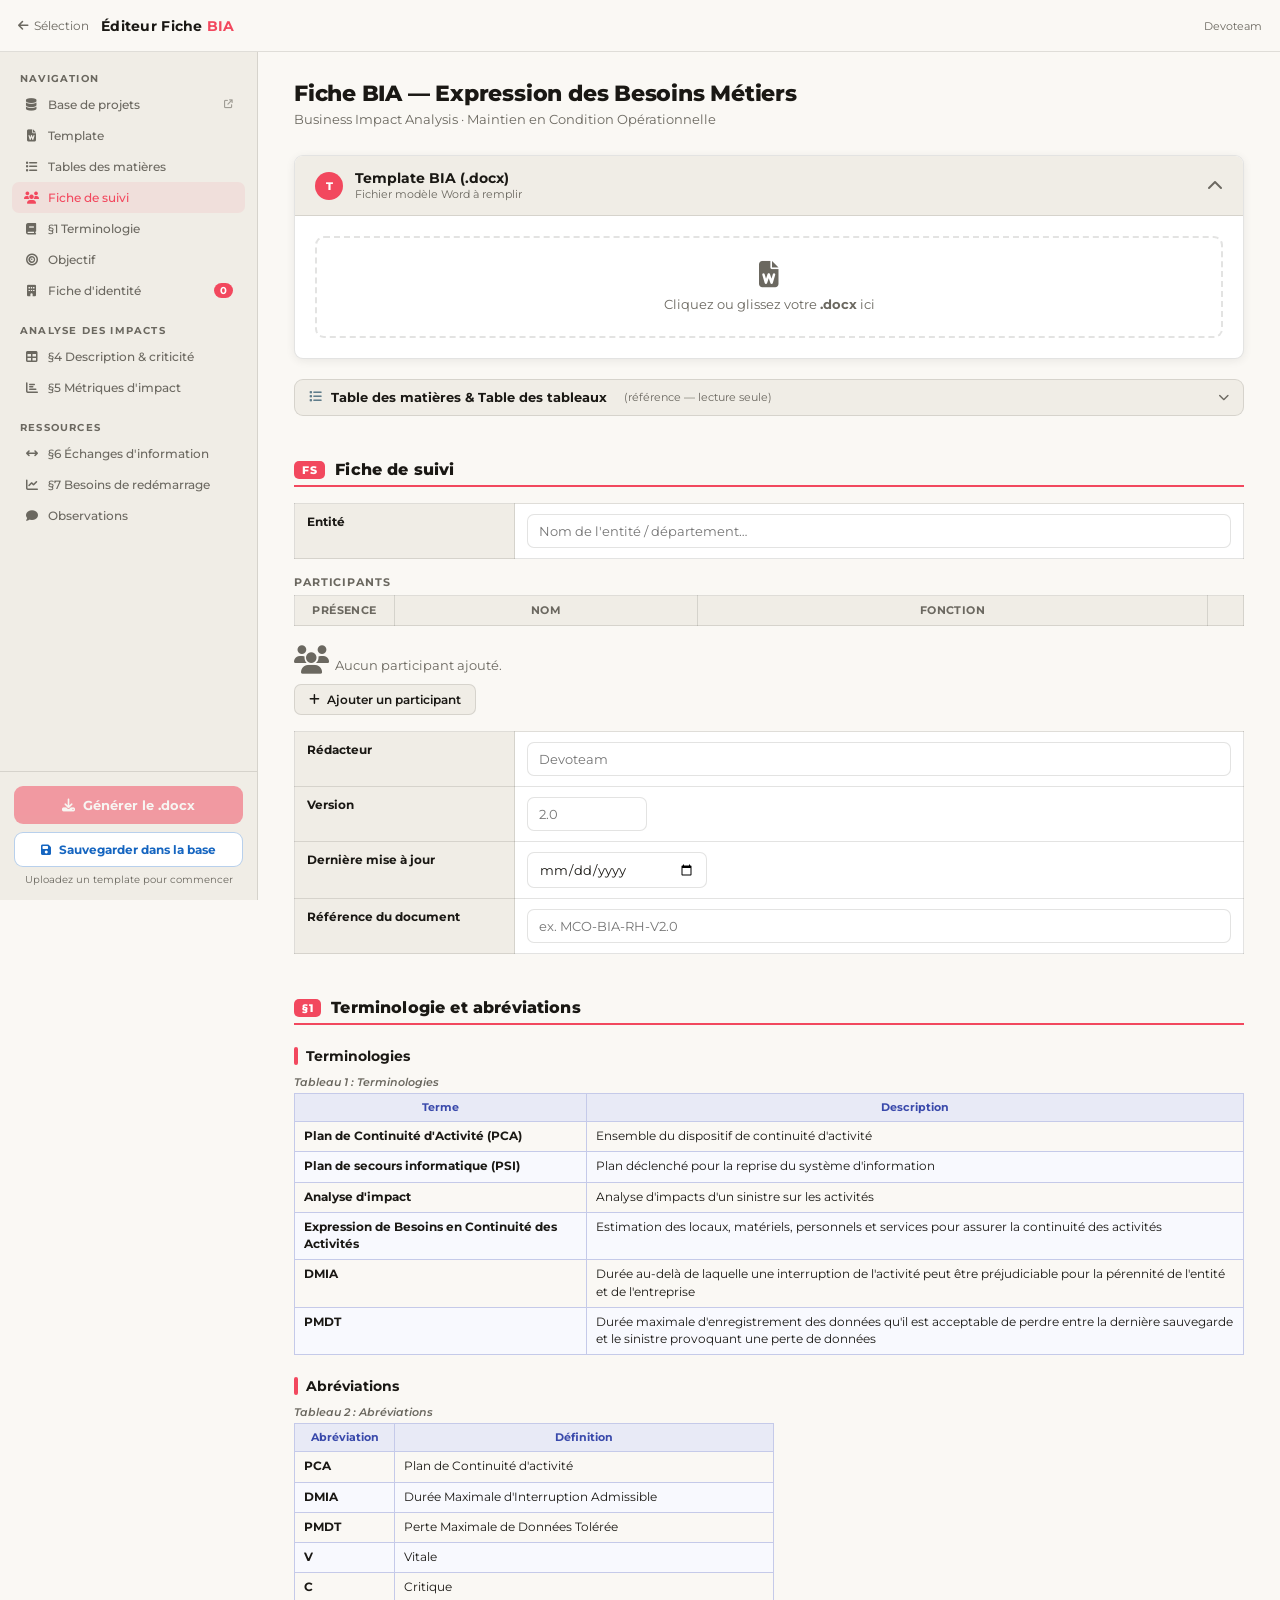
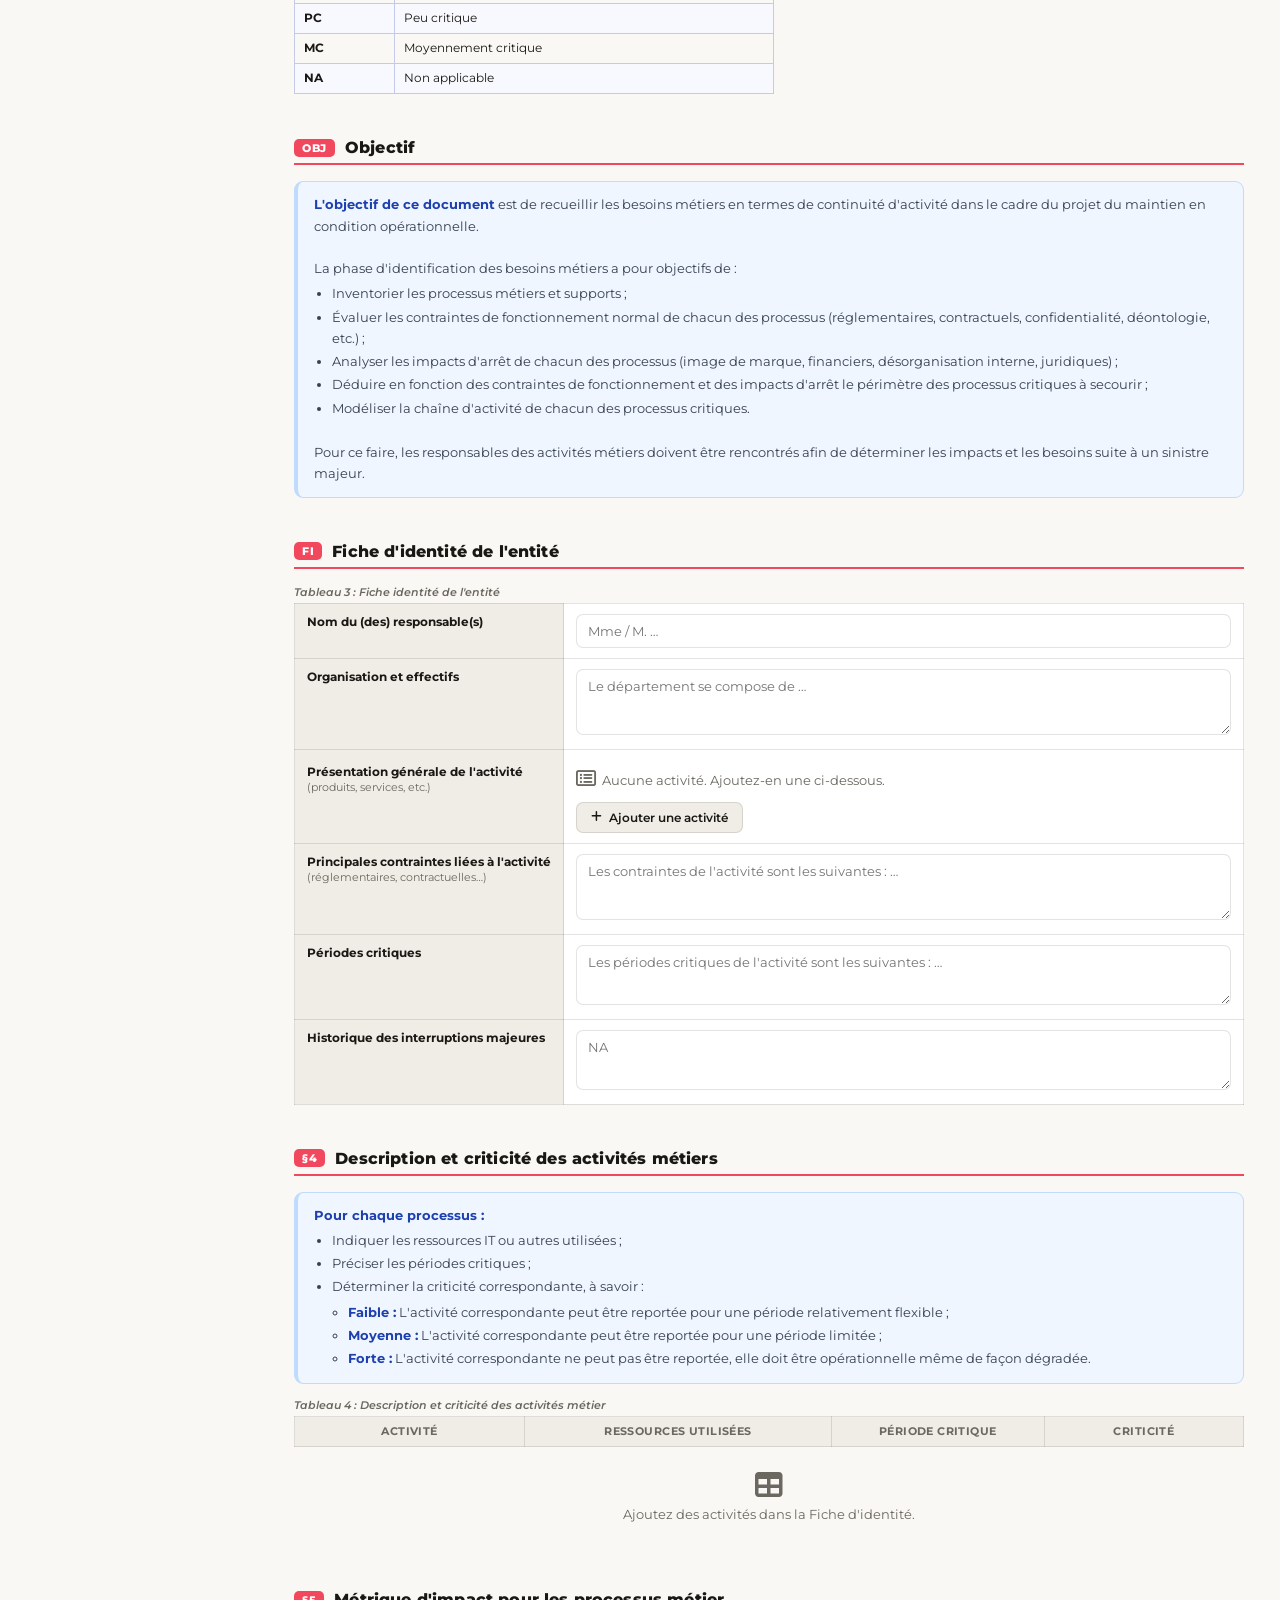
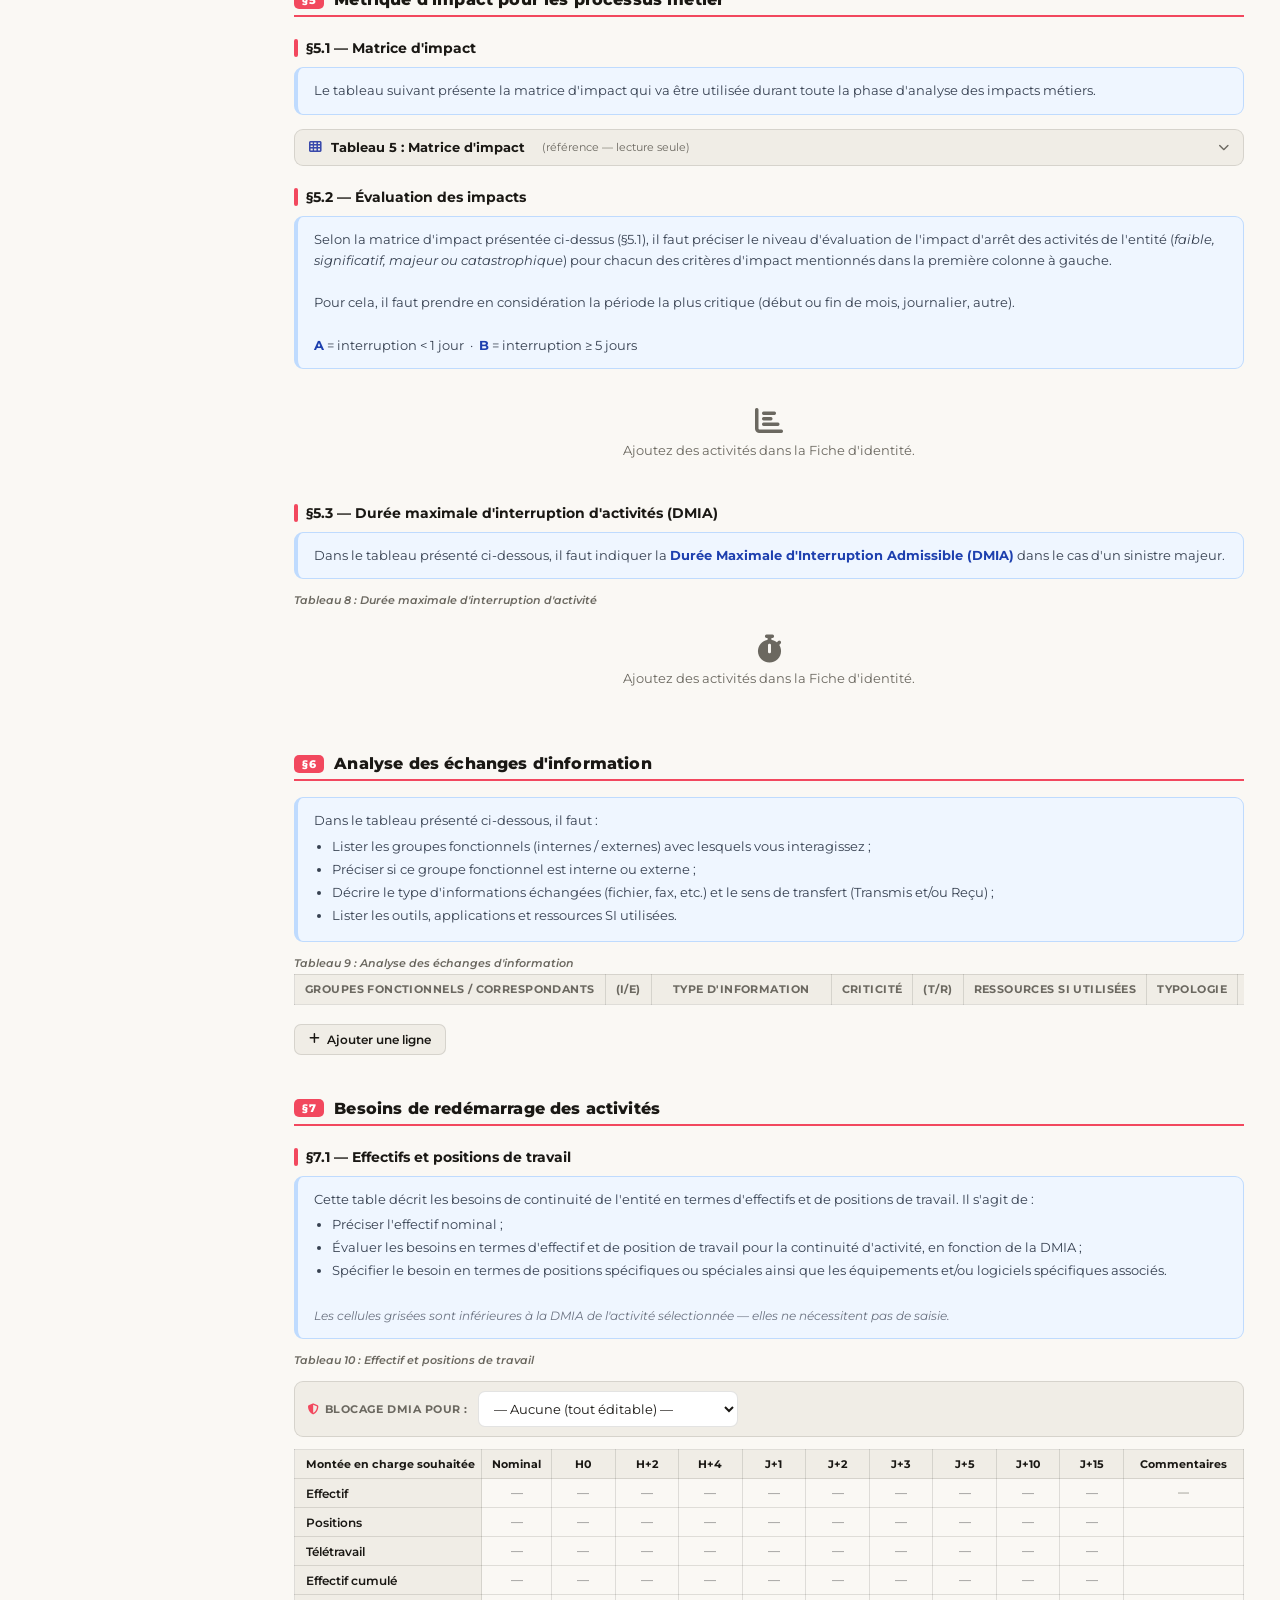
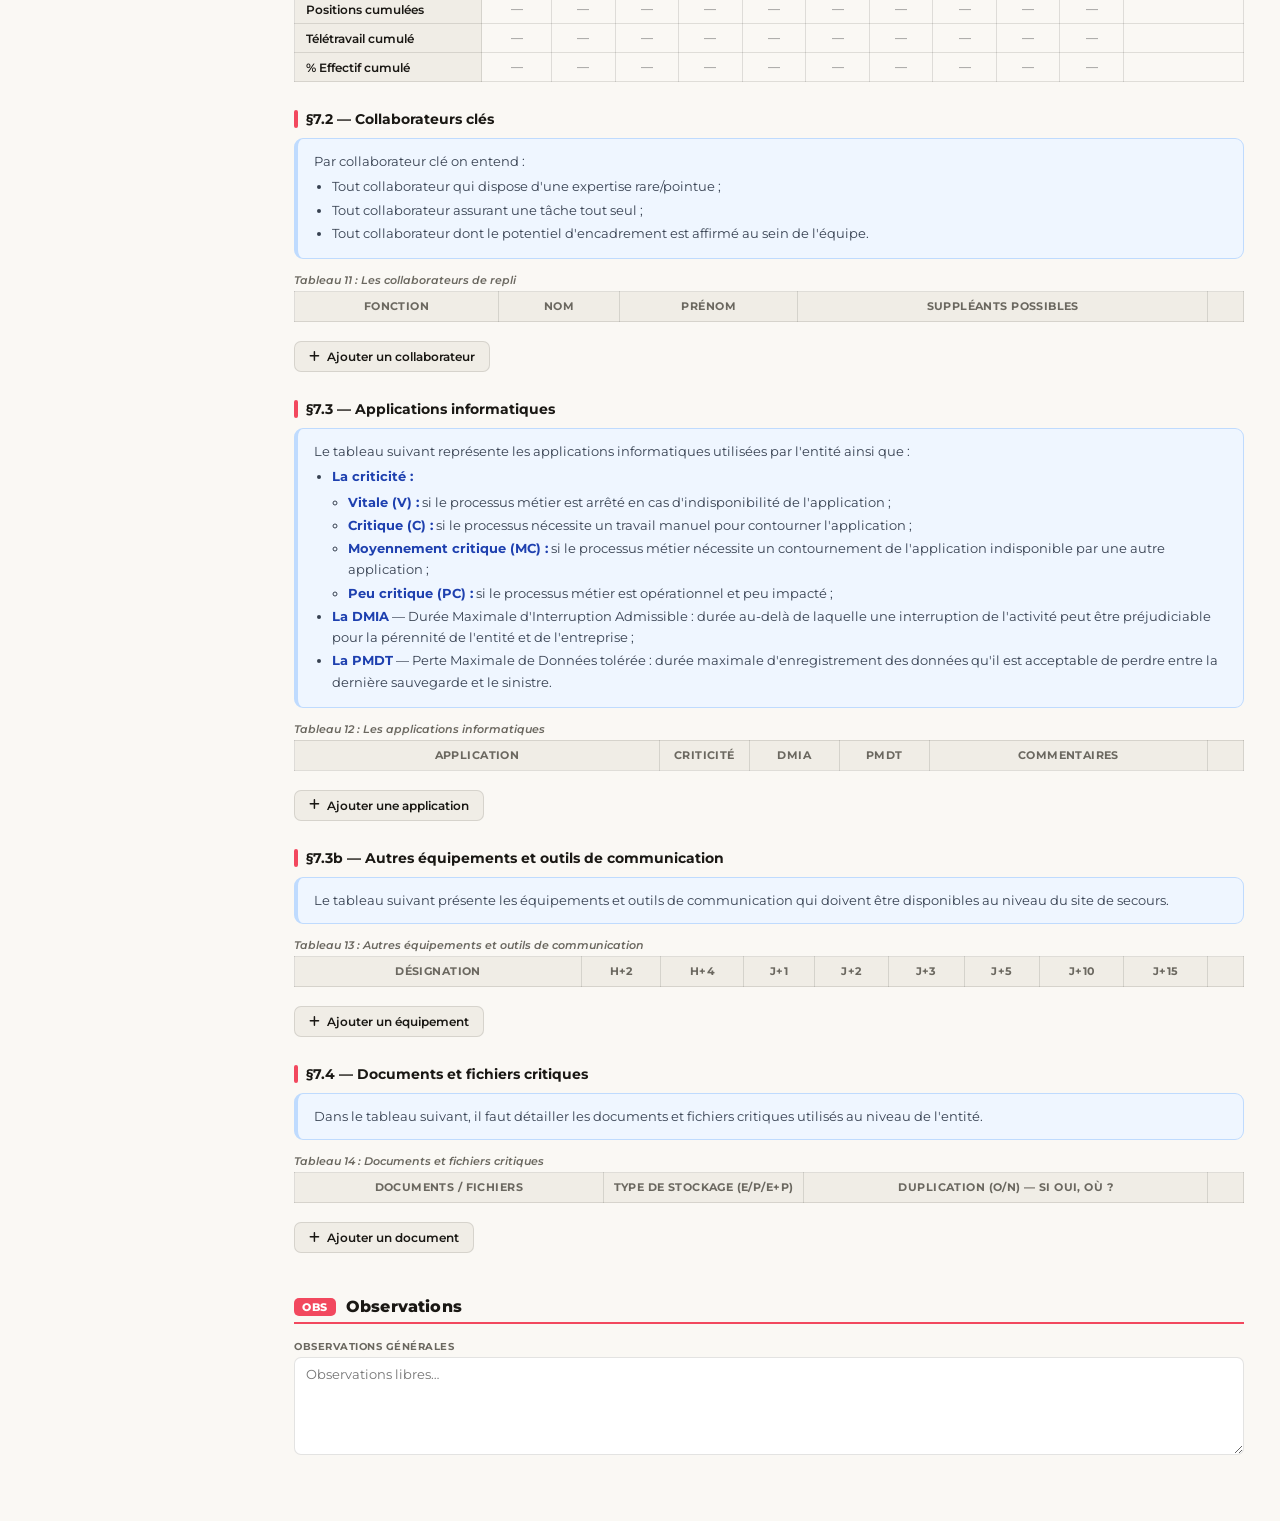
==== commit a8d8e518: "Échanges : corriger lecture, écriture et colonnes ; prise en charge d'ASTREE ÉCHANGES — deux défauts" ====
--- a/static/fiche-editor.html
+++ b/static/fiche-editor.html
@@ -803,8 +803,11 @@
       <th style="min-width:200px">Groupes fonctionnels / Correspondants</th>
       <th style="width:60px">(I/E)</th>
       <th style="min-width:180px">Type d'information</th>
+      <th style="width:70px">Criticité</th>
       <th style="width:60px">(T/R)</th>
       <th style="min-width:180px">Ressources SI utilisées</th>
+      <th style="width:80px" title="Échanges externes uniquement">Typologie</th>
+      <th style="min-width:150px" title="Échanges externes uniquement">Alternative si défaillance</th>
       <th style="width:36px"></th>
     </tr></thead>
     <tbody id="sec6-body"></tbody>
@@ -1632,7 +1635,8 @@
 // §6 ÉCHANGES
 // ══════════════════════════════════════════════════════════════
 function addEchange(){
-  st.echanges.push({id:nxtId++,groupes:'',ie:'I',type_info:'',tr:'T',ressources_si:''});
+  st.echanges.push({id:nxtId++,groupes:'',ie:'I',type_info:'',criticite:'',tr:'T',
+                    ressources_si:'',typologie:'',alternative:''});
   renderEchanges();
 }
 function removeEchange(id){ st.echanges=st.echanges.filter(e=>e.id!==id); renderEchanges(); }
@@ -1642,12 +1646,15 @@
     <tr>
       <td><input type="text" value="${esc(e.groupes)}" placeholder="Correspondant…"
         oninput="st.echanges.find(x=>x.id===${e.id}).groupes=this.value"></td>
-      <td><select onchange="st.echanges.find(x=>x.id===${e.id}).ie=this.value" style="width:60px">
+      <td><select onchange="st.echanges.find(x=>x.id===${e.id}).ie=this.value; renderEchanges()" style="width:60px">
         <option value="I" ${e.ie==='I'?'selected':''}>I</option>
         <option value="E" ${e.ie==='E'?'selected':''}>E</option>
       </select></td>
       <td><input type="text" value="${esc(e.type_info)}" placeholder="Type d'info…"
         oninput="st.echanges.find(x=>x.id===${e.id}).type_info=this.value"></td>
+      <td><select onchange="st.echanges.find(x=>x.id===${e.id}).criticite=this.value" style="width:70px">
+        ${['','A','B','C','D'].map(v=>`<option value="${v}" ${v===(e.criticite||'')?'selected':''}>${v||'—'}</option>`).join('')}
+      </select></td>
       <td><select onchange="st.echanges.find(x=>x.id===${e.id}).tr=this.value" style="width:60px">
         <option value="T" ${e.tr==='T'?'selected':''}>T</option>
         <option value="R" ${e.tr==='R'?'selected':''}>R</option>
@@ -1655,6 +1662,13 @@
       </select></td>
       <td><input type="text" value="${esc(e.ressources_si)}" placeholder="Applications…"
         oninput="st.echanges.find(x=>x.id===${e.id}).ressources_si=this.value"></td>
+      <td><select onchange="st.echanges.find(x=>x.id===${e.id}).typologie=this.value" style="width:80px"
+        ${e.ie==='E'?'':'disabled title="Échanges externes uniquement"'}>
+        ${['','Mono','Multi'].map(v=>`<option value="${v}" ${v===(e.typologie||'')?'selected':''}>${v||'—'}</option>`).join('')}
+      </select></td>
+      <td><input type="text" value="${esc(e.alternative||'')}" placeholder="Alternative…"
+        ${e.ie==='E'?'':'disabled title="Échanges externes uniquement"'}
+        oninput="st.echanges.find(x=>x.id===${e.id}).alternative=this.value"></td>
       <td><button class="btn-rm" onclick="removeEchange(${e.id})"><i class="fa-solid fa-trash"></i></button></td>
     </tr>`).join('');
 }
@@ -1857,12 +1871,14 @@
     suivi: st.suivi,
     entity: st.entity,
     participants: st.participants.map(({nom,fonction,present})=>({nom,fonction,present:present||'Présents'})),
-    activities: st.activities.map(({name,description,ressources_utilisees,periode_critique,criticite,dmia_exprimee,premieres_actions,impacts})=>
-      ({name,description,ressources_utilisees,periode_critique,criticite,dmia_exprimee,premieres_actions,impacts})),
-    echanges: st.echanges.map(({groupes,ie,type_info,tr,ressources_si})=>({groupes,ie,type_info,tr,ressources_si})),
+    activities: st.activities.map(({name,description,ressources_utilisees,periode_critique,criticite,dmia_exprimee,premieres_actions,impacts,domaine})=>
+      ({name,description,ressources_utilisees,periode_critique,criticite,dmia_exprimee,premieres_actions,impacts,domaine})),
+    echanges: st.echanges.map(({groupes,ie,type_info,criticite,tr,ressources_si,typologie,alternative})=>
+      ({groupes,ie,type_info,criticite,tr,ressources_si,typologie,alternative})),
     montee_en_charge: st.monteeEnCharge,
     collaborateurs_cles: st.collaborateurs.map(({fonction,nom,prenom,suppleants})=>({fonction,nom,prenom,suppleants})),
-    applications: st.applications.map(({application,criticite,dmia,pmdt,commentaires})=>({application,criticite,dmia,pmdt,commentaires})),
+    applications: st.applications.map(({application,criticite,dmia,pmdt,commentaires,domaine,activity,couverture,contournement})=>
+      ({application,criticite,dmia,pmdt,commentaires,domaine,activity,couverture,contournement})),
     app_availability: st.appAvailability.map(a=>{ const r={designation:a.designation}; AVAIL_COLS.forEach(c=>r[c]=a[c]||''); return r; }),
     documents: st.documents.map(({document,stockage,duplication})=>({document,stockage,duplication})),
     observations: st.observations
@@ -1979,12 +1995,14 @@
     suivi: st.suivi,
     entity: st.entity,
     participants: st.participants.map(({nom,fonction,present})=>({nom,fonction,present:present||'Présents'})),
-    activities: st.activities.map(({name,description,ressources_utilisees,periode_critique,criticite,dmia_exprimee,premieres_actions,impacts})=>
-      ({name,description,ressources_utilisees,periode_critique,criticite,dmia_exprimee,premieres_actions,impacts})),
-    echanges: st.echanges.map(({groupes,ie,type_info,tr,ressources_si})=>({groupes,ie,type_info,tr,ressources_si})),
+    activities: st.activities.map(({name,description,ressources_utilisees,periode_critique,criticite,dmia_exprimee,premieres_actions,impacts,domaine})=>
+      ({name,description,ressources_utilisees,periode_critique,criticite,dmia_exprimee,premieres_actions,impacts,domaine})),
+    echanges: st.echanges.map(({groupes,ie,type_info,criticite,tr,ressources_si,typologie,alternative})=>
+      ({groupes,ie,type_info,criticite,tr,ressources_si,typologie,alternative})),
     montee_en_charge: st.monteeEnCharge,
     collaborateurs_cles: st.collaborateurs.map(({fonction,nom,prenom,suppleants})=>({fonction,nom,prenom,suppleants})),
-    applications: st.applications.map(({application,criticite,dmia,pmdt,commentaires})=>({application,criticite,dmia,pmdt,commentaires})),
+    applications: st.applications.map(({application,criticite,dmia,pmdt,commentaires,domaine,activity,couverture,contournement})=>
+      ({application,criticite,dmia,pmdt,commentaires,domaine,activity,couverture,contournement})),
     app_availability: st.appAvailability.map(a=>{ const r={designation:a.designation}; AVAIL_COLS.forEach(c=>r[c]=a[c]||''); return r; }),
     documents: st.documents.map(({document,stockage,duplication})=>({document,stockage,duplication})),
     observations: st.observations
@@ -2052,7 +2070,10 @@
     ressources_utilisees:a.ressources_utilisees||'',
     periode_critique:a.periode_critique||'', criticite:a.criticite||'',
     dmia_exprimee:a.dmia_exprimee||'', premieres_actions:a.premieres_actions||'',
-    impacts:a.impacts||emptyImpacts()
+    impacts:a.impacts||emptyImpacts(),
+    // Format "Etat des lieux" : colonne Domaine des grilles Domaine|Processus.
+    // Omis ici, il se perdait au chargement et la fiche se reecrivait sans lui.
+    domaine:a.domaine||''
   }));
   st.echanges         = (data.echanges||[]).map(e=>({...e, id:nxtId++}));
   st.collaborateurs   = (data.collaborateurs_cles||[]).map(c=>({...c, id:nxtId++}));
@@ -2346,12 +2367,14 @@
     suivi: st.suivi,
     entity: st.entity,
     participants: st.participants.map(({nom,fonction,present})=>({nom,fonction,present:present||'Présents'})),
-    activities: st.activities.map(({name,description,ressources_utilisees,periode_critique,criticite,dmia_exprimee,premieres_actions,impacts})=>
-      ({name,description,ressources_utilisees,periode_critique,criticite,dmia_exprimee,premieres_actions,impacts})),
-    echanges: st.echanges.map(({groupes,ie,type_info,tr,ressources_si})=>({groupes,ie,type_info,tr,ressources_si})),
+    activities: st.activities.map(({name,description,ressources_utilisees,periode_critique,criticite,dmia_exprimee,premieres_actions,impacts,domaine})=>
+      ({name,description,ressources_utilisees,periode_critique,criticite,dmia_exprimee,premieres_actions,impacts,domaine})),
+    echanges: st.echanges.map(({groupes,ie,type_info,criticite,tr,ressources_si,typologie,alternative})=>
+      ({groupes,ie,type_info,criticite,tr,ressources_si,typologie,alternative})),
     montee_en_charge: st.monteeEnCharge,
     collaborateurs_cles: st.collaborateurs.map(({fonction,nom,prenom,suppleants})=>({fonction,nom,prenom,suppleants})),
-    applications: st.applications.map(({application,criticite,dmia,pmdt,commentaires})=>({application,criticite,dmia,pmdt,commentaires})),
+    applications: st.applications.map(({application,criticite,dmia,pmdt,commentaires,domaine,activity,couverture,contournement})=>
+      ({application,criticite,dmia,pmdt,commentaires,domaine,activity,couverture,contournement})),
     app_availability: st.appAvailability.map(a=>{ const r={designation:a.designation}; AVAIL_COLS.forEach(c=>r[c]=a[c]||''); return r; }),
     documents: st.documents.map(({document,stockage,duplication})=>({document,stockage,duplication})),
     observations: st.observations
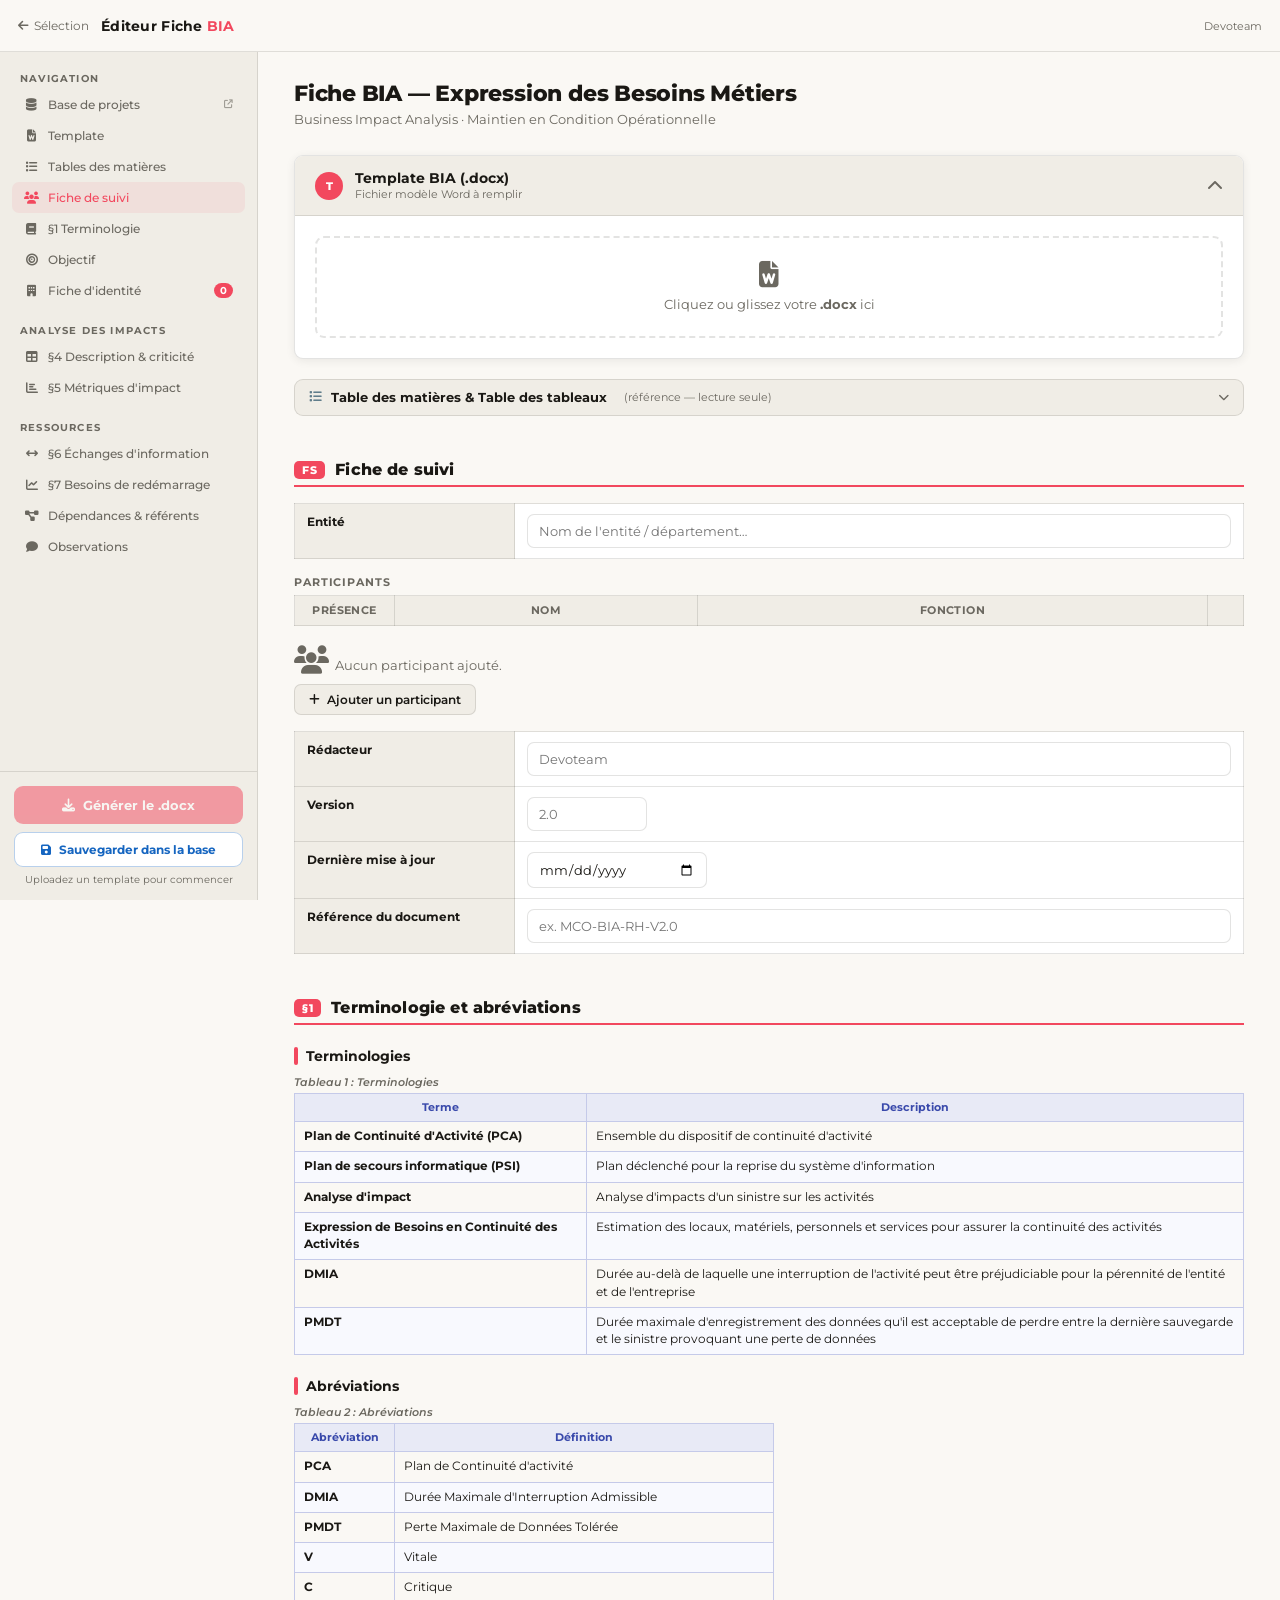
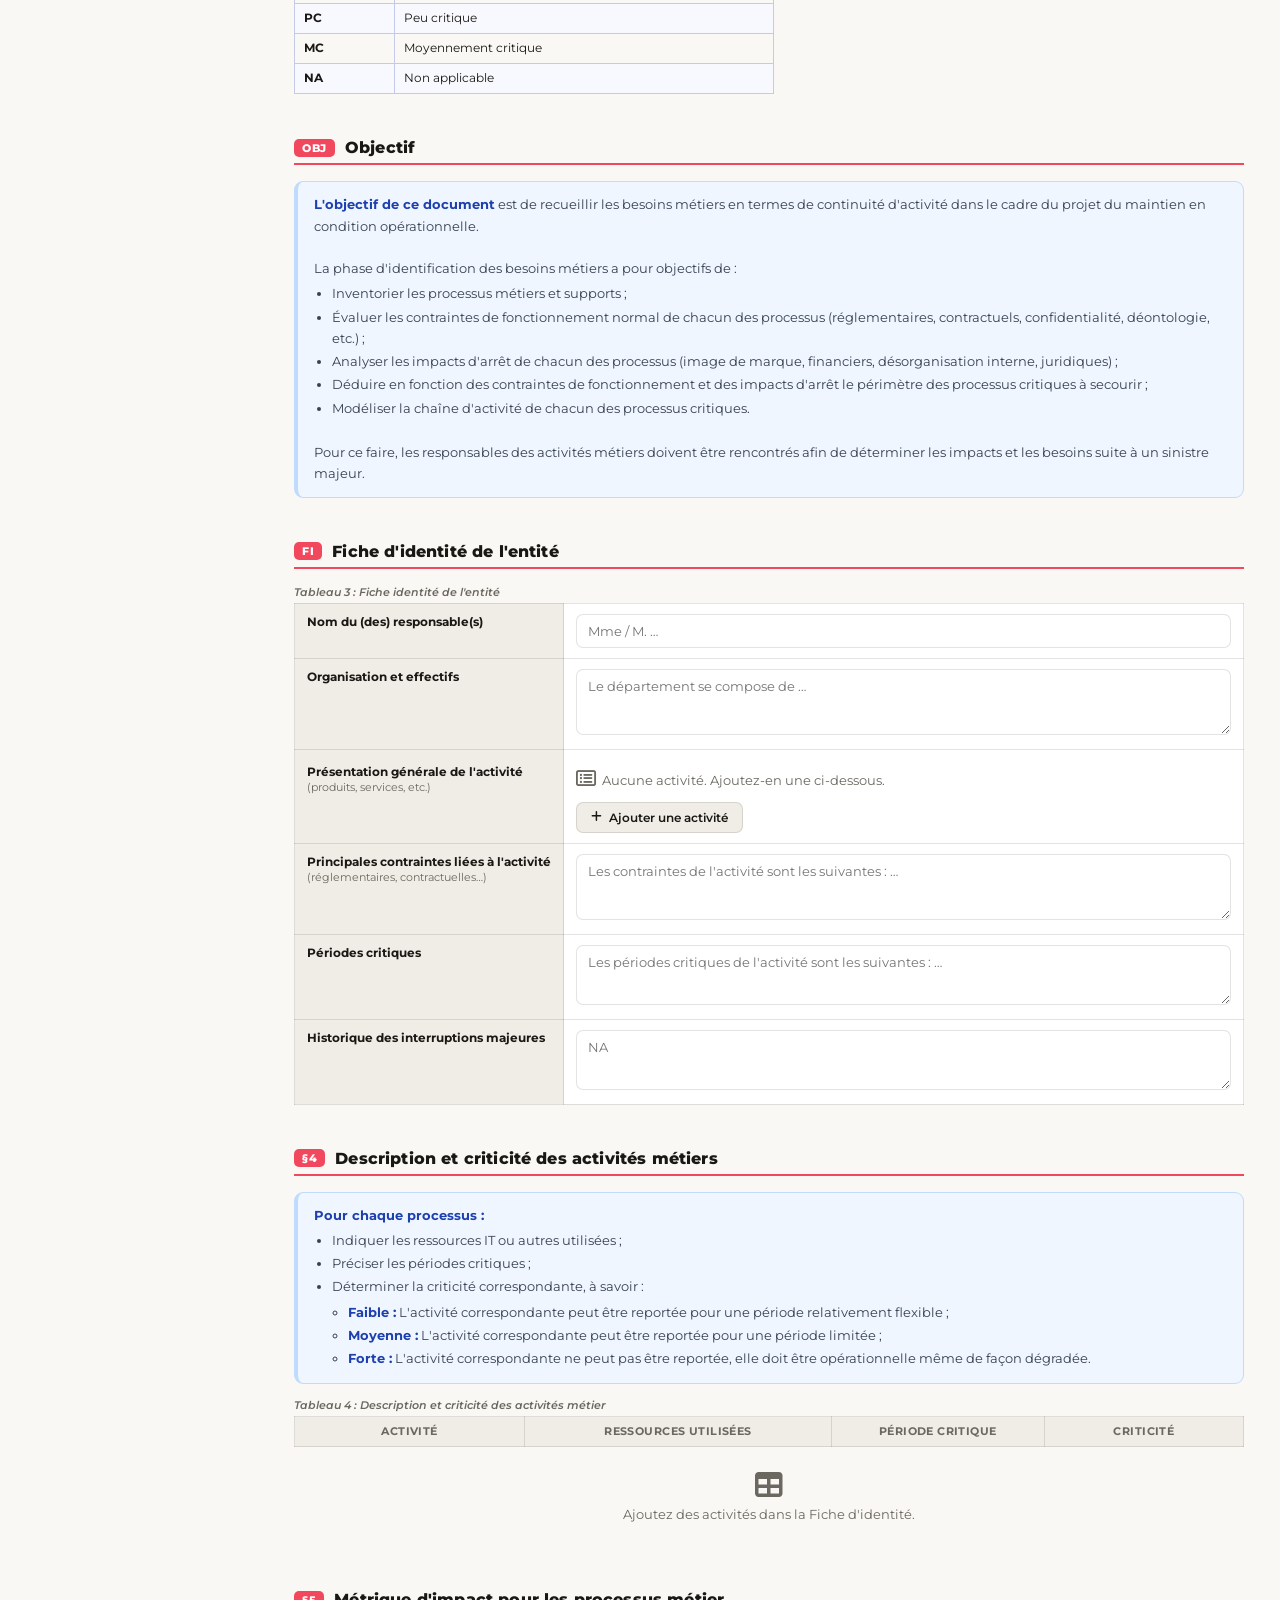
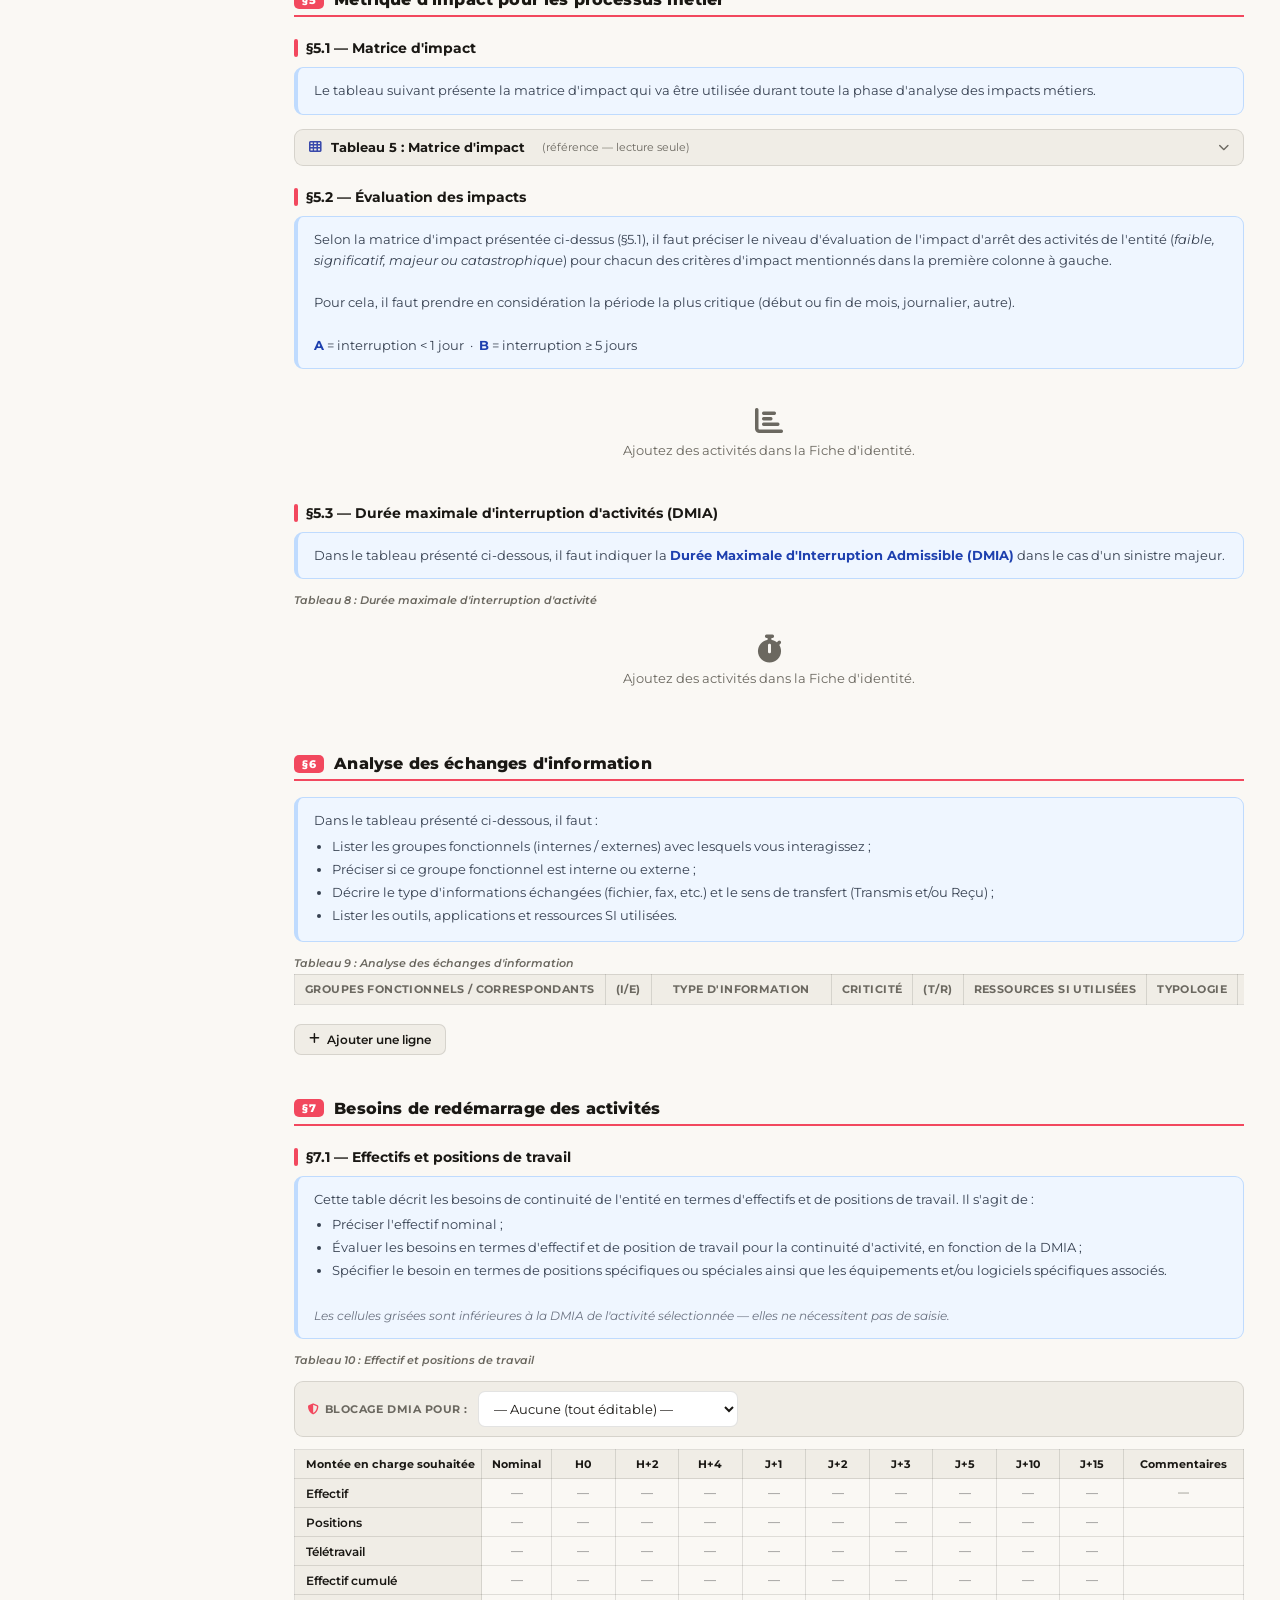
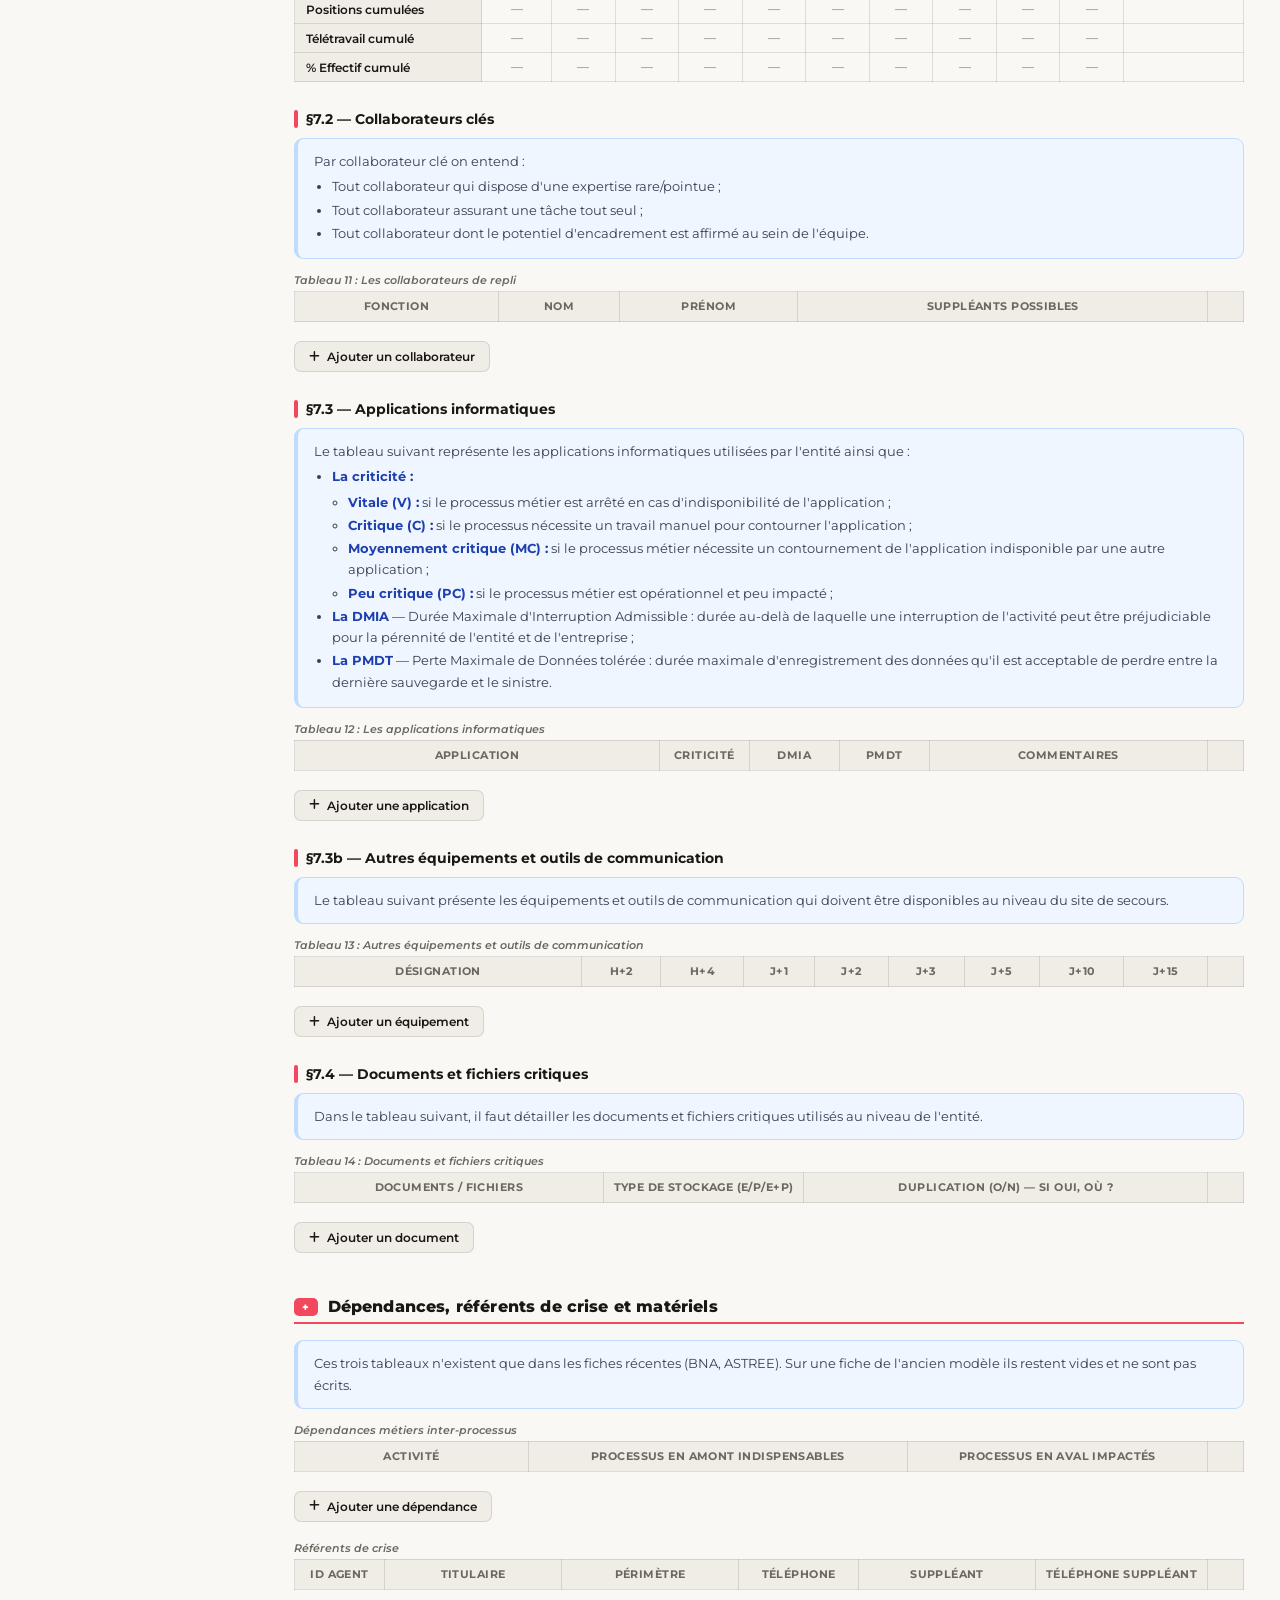
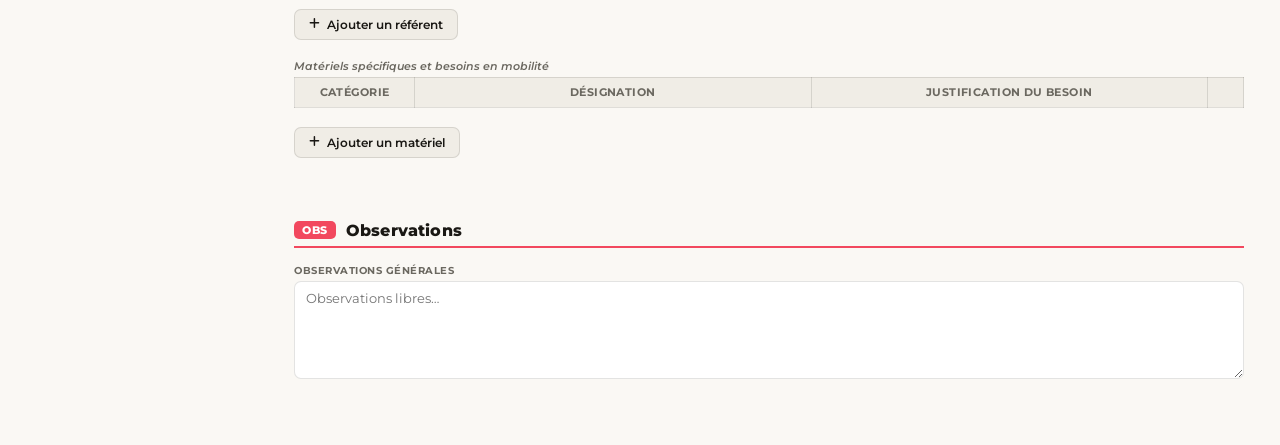
==== commit fa7f5549: "Combler les quatre manques des nouveaux formats 1. FEUILLE "AUTRES EQT IT" VIDE POUR LES NOUVEAUX FO" ====
--- a/static/fiche-editor.html
+++ b/static/fiche-editor.html
@@ -406,6 +406,7 @@
     <div class="sb-lbl" style="margin-top:4px">Ressources</div>
     <a class="sb-a" href="#s-sec6"><i class="fa-solid fa-arrows-left-right fa-fw"></i>§6 Échanges d'information</a>
     <a class="sb-a" href="#s-sec7"><i class="fa-solid fa-chart-line fa-fw"></i>§7 Besoins de redémarrage</a>
+    <a class="sb-a" href="#s-nouv"><i class="fa-solid fa-diagram-project fa-fw"></i>Dépendances &amp; référents</a>
     <a class="sb-a" href="#s-obs"><i class="fa-solid fa-comment fa-fw"></i>Observations</a>
   </div>
   <div class="sb-bot">
@@ -955,6 +956,66 @@
 <br>
 <button class="btn-add" onclick="addDoc()"><i class="fa-solid fa-plus"></i> Ajouter un document</button>
 
+</section>
+
+<!-- ══ SECTIONS DES FORMATS BNA / ASTREE ══ -->
+<section id="s-nouv">
+<div class="sec-h1"><span class="num">+</span> Dépendances, référents de crise et matériels</div>
+<div class="instr">
+  Ces trois tableaux n'existent que dans les fiches récentes (BNA, ASTREE).
+  Sur une fiche de l'ancien modèle ils restent vides et ne sont pas écrits.
+</div>
+
+<div class="tbl-cap">Dépendances métiers inter-processus</div>
+<div class="tbl-scroll">
+  <table class="bia-tbl">
+    <thead><tr>
+      <th style="min-width:170px">Activité</th>
+      <th style="min-width:200px">Processus en amont indispensables</th>
+      <th style="min-width:200px">Processus en aval impactés</th>
+      <th style="width:36px"></th>
+    </tr></thead>
+    <tbody id="sdep-body"></tbody>
+  </table>
+</div>
+<br>
+<button class="btn-add" onclick="addDependance()"><i class="fa-solid fa-plus"></i> Ajouter une dépendance</button>
+<br><br>
+
+<div class="tbl-cap">Référents de crise</div>
+<div class="tbl-scroll">
+  <table class="bia-tbl">
+    <thead><tr>
+      <th style="width:90px">Id agent</th>
+      <th style="min-width:150px">Titulaire</th>
+      <th style="min-width:150px">Périmètre</th>
+      <th style="width:120px">Téléphone</th>
+      <th style="min-width:150px">Suppléant</th>
+      <th style="width:120px">Téléphone suppléant</th>
+      <th style="width:36px"></th>
+    </tr></thead>
+    <tbody id="sref-body"></tbody>
+  </table>
+</div>
+<br>
+<button class="btn-add" onclick="addReferent()"><i class="fa-solid fa-plus"></i> Ajouter un référent</button>
+<br><br>
+
+<div class="tbl-cap">Matériels spécifiques et besoins en mobilité</div>
+<div class="tbl-scroll">
+  <table class="bia-tbl">
+    <thead><tr>
+      <th style="width:120px">Catégorie</th>
+      <th style="min-width:220px">Désignation</th>
+      <th style="min-width:220px">Justification du besoin</th>
+      <th style="width:36px"></th>
+    </tr></thead>
+    <tbody id="smat-body"></tbody>
+  </table>
+</div>
+<br>
+<button class="btn-add" onclick="addMateriel()"><i class="fa-solid fa-plus"></i> Ajouter un matériel</button>
+<br><br>
 </section>
 
 <!-- ══ OBSERVATIONS ══ -->
@@ -1640,6 +1701,71 @@
   renderEchanges();
 }
 function removeEchange(id){ st.echanges=st.echanges.filter(e=>e.id!==id); renderEchanges(); }
+// ══ Dependances / referents de crise / materiels (formats BNA, ASTREE) ══
+function addDependance(){
+  st.dependances.push({id:nxtId++,activite:'',amont:'',aval:''}); renderDependances();
+}
+function removeDependance(id){ st.dependances=st.dependances.filter(x=>x.id!==id); renderDependances(); }
+function renderDependances(){
+  const tb=document.getElementById('sdep-body'); if(!tb) return;
+  const f=(id)=>`st.dependances.find(x=>x.id===${id})`;
+  tb.innerHTML=st.dependances.map(d=>`
+    <tr>
+      <td><input type="text" value="${esc(d.activite||'')}" placeholder="Activité…"
+        oninput="${f(d.id)}.activite=this.value"></td>
+      <td><textarea rows="2" placeholder="Processus en amont…"
+        oninput="${f(d.id)}.amont=this.value">${esc(d.amont||'')}</textarea></td>
+      <td><textarea rows="2" placeholder="Processus en aval…"
+        oninput="${f(d.id)}.aval=this.value">${esc(d.aval||'')}</textarea></td>
+      <td><button class="btn-rm" onclick="removeDependance(${d.id})"><i class="fa-solid fa-trash"></i></button></td>
+    </tr>`).join('');
+}
+
+function addReferent(){
+  st.referentsCrise.push({id:nxtId++,id_agent:'',titulaire:'',perimetre:'',
+                          telephone:'',suppleant:'',telephone_suppleant:''});
+  renderReferents();
+}
+function removeReferent(id){ st.referentsCrise=st.referentsCrise.filter(x=>x.id!==id); renderReferents(); }
+function renderReferents(){
+  const tb=document.getElementById('sref-body'); if(!tb) return;
+  const f=(id)=>`st.referentsCrise.find(x=>x.id===${id})`;
+  const champ=(r,cle,ph)=>`<td><input type="text" value="${esc(r[cle]||'')}" placeholder="${ph}"
+        oninput="${f(r.id)}.${cle}=this.value"></td>`;
+  tb.innerHTML=st.referentsCrise.map(r=>`
+    <tr>
+      ${champ(r,'id_agent','Id…')}
+      ${champ(r,'titulaire','Titulaire…')}
+      ${champ(r,'perimetre','Périmètre…')}
+      ${champ(r,'telephone','Téléphone…')}
+      <td><textarea rows="2" placeholder="Suppléant(s)…"
+        oninput="${f(r.id)}.suppleant=this.value">${esc(r.suppleant||'')}</textarea></td>
+      ${champ(r,'telephone_suppleant','Téléphone…')}
+      <td><button class="btn-rm" onclick="removeReferent(${r.id})"><i class="fa-solid fa-trash"></i></button></td>
+    </tr>`).join('');
+}
+
+function addMateriel(){
+  st.materiels.push({id:nxtId++,designation:'',justification:'',categorie:'Matériel'});
+  renderMateriels();
+}
+function removeMateriel(id){ st.materiels=st.materiels.filter(x=>x.id!==id); renderMateriels(); }
+function renderMateriels(){
+  const tb=document.getElementById('smat-body'); if(!tb) return;
+  const f=(id)=>`st.materiels.find(x=>x.id===${id})`;
+  tb.innerHTML=st.materiels.map(m=>`
+    <tr>
+      <td><select onchange="${f(m.id)}.categorie=this.value">
+        ${['Matériel','Mobilité'].map(v=>`<option value="${v}" ${v===(m.categorie||'Matériel')?'selected':''}>${v}</option>`).join('')}
+      </select></td>
+      <td><input type="text" value="${esc(m.designation||'')}" placeholder="Désignation…"
+        oninput="${f(m.id)}.designation=this.value"></td>
+      <td><input type="text" value="${esc(m.justification||'')}" placeholder="Justification du besoin…"
+        oninput="${f(m.id)}.justification=this.value"></td>
+      <td><button class="btn-rm" onclick="removeMateriel(${m.id})"><i class="fa-solid fa-trash"></i></button></td>
+    </tr>`).join('');
+}
+
 function renderEchanges(){
   const tbody=document.getElementById('sec6-body');
   tbody.innerHTML=st.echanges.map(e=>`
@@ -1881,6 +2007,10 @@
       ({application,criticite,dmia,pmdt,commentaires,domaine,activity,couverture,contournement})),
     app_availability: st.appAvailability.map(a=>{ const r={designation:a.designation}; AVAIL_COLS.forEach(c=>r[c]=a[c]||''); return r; }),
     documents: st.documents.map(({document,stockage,duplication})=>({document,stockage,duplication})),
+    dependances: st.dependances.map(({activite,amont,aval})=>({activite,amont,aval})),
+    referents_crise: st.referentsCrise.map(({id_agent,titulaire,perimetre,telephone,suppleant,telephone_suppleant})=>
+      ({id_agent,titulaire,perimetre,telephone,suppleant,telephone_suppleant})),
+    materiels: st.materiels.map(({designation,justification,categorie})=>({designation,justification,categorie})),
     observations: st.observations
   };
   fd.append('form_data', JSON.stringify(payload));
@@ -1942,7 +2072,7 @@
 });
 
 // Sidebar active link on scroll
-const secIds=['s-template','s-toc','s-suivi','s-termi','s-objectif','s-identite','s-sec4','s-sec5','s-sec6','s-sec7','s-obs'];
+const secIds=['s-template','s-toc','s-suivi','s-termi','s-objectif','s-identite','s-sec4','s-sec5','s-sec6','s-sec7','s-nouv','s-obs'];
 const io=new IntersectionObserver(entries=>{
   entries.forEach(en=>{
     if(en.isIntersecting)
@@ -2005,6 +2135,10 @@
       ({application,criticite,dmia,pmdt,commentaires,domaine,activity,couverture,contournement})),
     app_availability: st.appAvailability.map(a=>{ const r={designation:a.designation}; AVAIL_COLS.forEach(c=>r[c]=a[c]||''); return r; }),
     documents: st.documents.map(({document,stockage,duplication})=>({document,stockage,duplication})),
+    dependances: st.dependances.map(({activite,amont,aval})=>({activite,amont,aval})),
+    referents_crise: st.referentsCrise.map(({id_agent,titulaire,perimetre,telephone,suppleant,telephone_suppleant})=>
+      ({id_agent,titulaire,perimetre,telephone,suppleant,telephone_suppleant})),
+    materiels: st.materiels.map(({designation,justification,categorie})=>({designation,justification,categorie})),
     observations: st.observations
   };
 
@@ -2076,6 +2210,9 @@
     domaine:a.domaine||''
   }));
   st.echanges         = (data.echanges||[]).map(e=>({...e, id:nxtId++}));
+  st.dependances      = (data.dependances||[]).map(d=>({...d, id:nxtId++}));
+  st.referentsCrise   = (data.referents_crise||[]).map(r=>({...r, id:nxtId++}));
+  st.materiels        = (data.materiels||[]).map(m=>({...m, id:nxtId++}));
   st.collaborateurs   = (data.collaborateurs_cles||[]).map(c=>({...c, id:nxtId++}));
   st.applications     = (data.applications||[]).map(a=>({...a, id:nxtId++}));
   st.appAvailability  = (data.app_availability||[]).map(a=>({...a, id:nxtId++}));
@@ -2085,7 +2222,7 @@
   // Re-render dynamic sections
   renderParticipants(); renderActs(); renderSec4(); renderSec52(); renderSec53();
   renderEchanges(); renderMontee(); renderCollabs(); renderApps(); renderAppAvail();
-  renderDocs(); renderTOT();
+  renderDocs(); renderDependances(); renderReferents(); renderMateriels(); renderTOT();
 
   // Populate simple input fields
   const fmap = {
@@ -2265,6 +2402,9 @@
   st.participants  = [];
   st.activities    = [];
   st.echanges      = [];
+  st.dependances   = [];
+  st.referentsCrise= [];
+  st.materiels     = [];
   st.collaborateurs= [];
   st.applications  = [];
   st.appAvailability=[];
@@ -2283,7 +2423,7 @@
   // Re-render all sections
   renderParticipants(); renderActs(); renderSec4(); renderSec52(); renderSec53();
   renderEchanges(); renderMontee(); renderCollabs(); renderApps(); renderAppAvail();
-  renderDocs(); renderTOT();
+  renderDocs(); renderDependances(); renderReferents(); renderMateriels(); renderTOT();
 
   // Reset save-modal fields
   document.getElementById('sm-client').value   = '';
@@ -2377,6 +2517,10 @@
       ({application,criticite,dmia,pmdt,commentaires,domaine,activity,couverture,contournement})),
     app_availability: st.appAvailability.map(a=>{ const r={designation:a.designation}; AVAIL_COLS.forEach(c=>r[c]=a[c]||''); return r; }),
     documents: st.documents.map(({document,stockage,duplication})=>({document,stockage,duplication})),
+    dependances: st.dependances.map(({activite,amont,aval})=>({activite,amont,aval})),
+    referents_crise: st.referentsCrise.map(({id_agent,titulaire,perimetre,telephone,suppleant,telephone_suppleant})=>
+      ({id_agent,titulaire,perimetre,telephone,suppleant,telephone_suppleant})),
+    materiels: st.materiels.map(({designation,justification,categorie})=>({designation,justification,categorie})),
     observations: st.observations
   };
 }
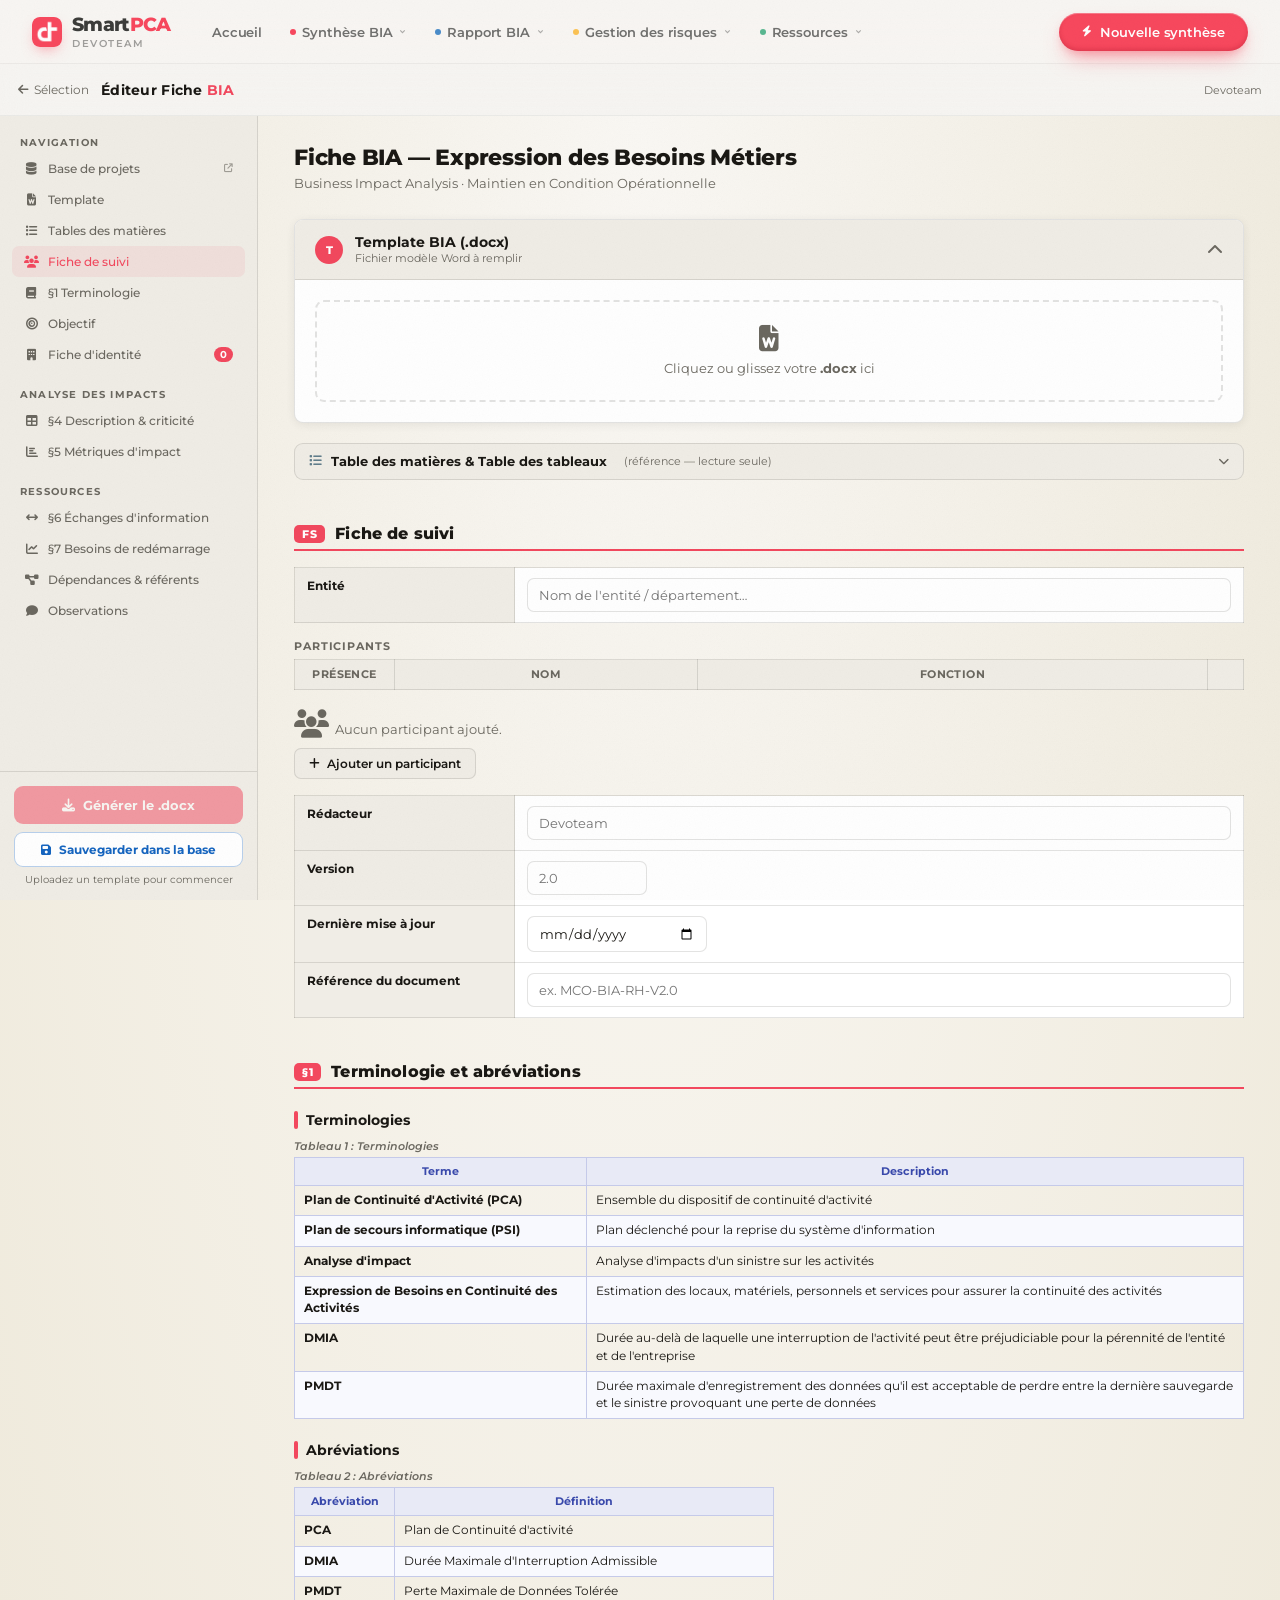
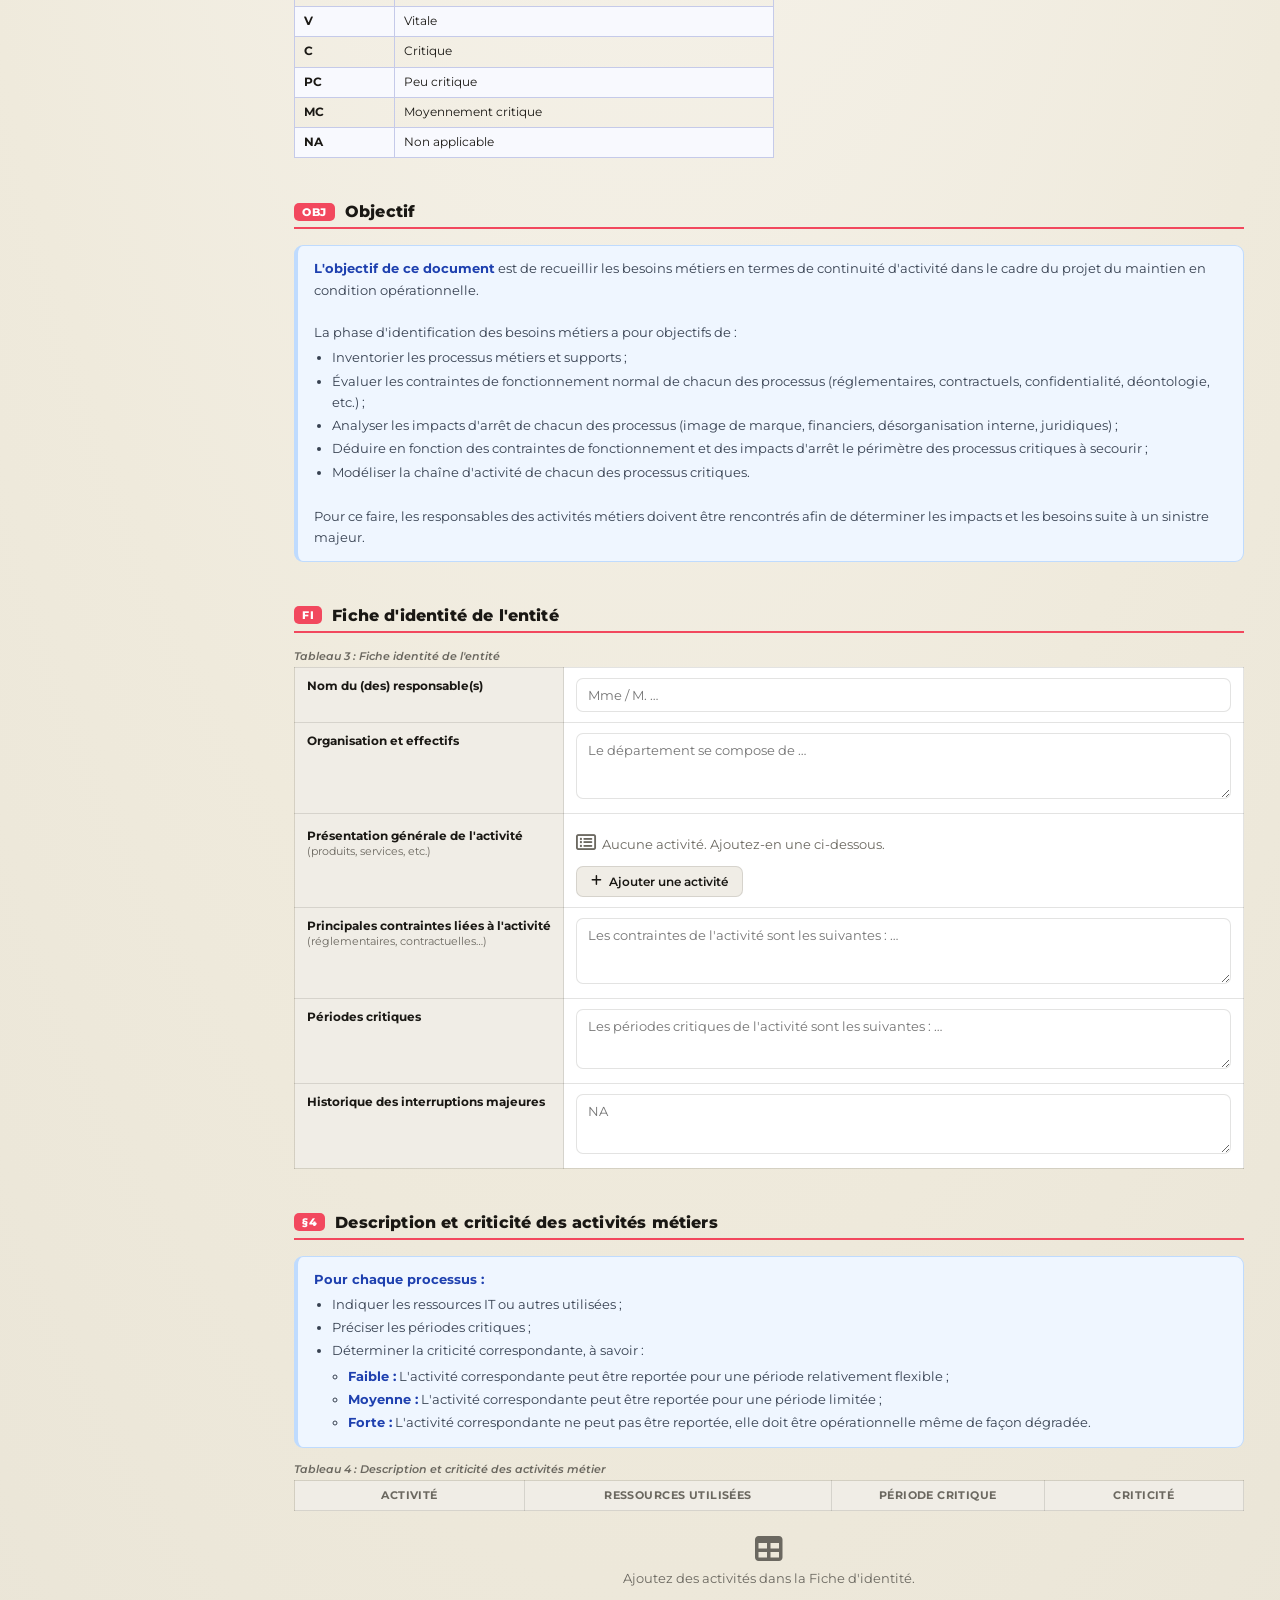
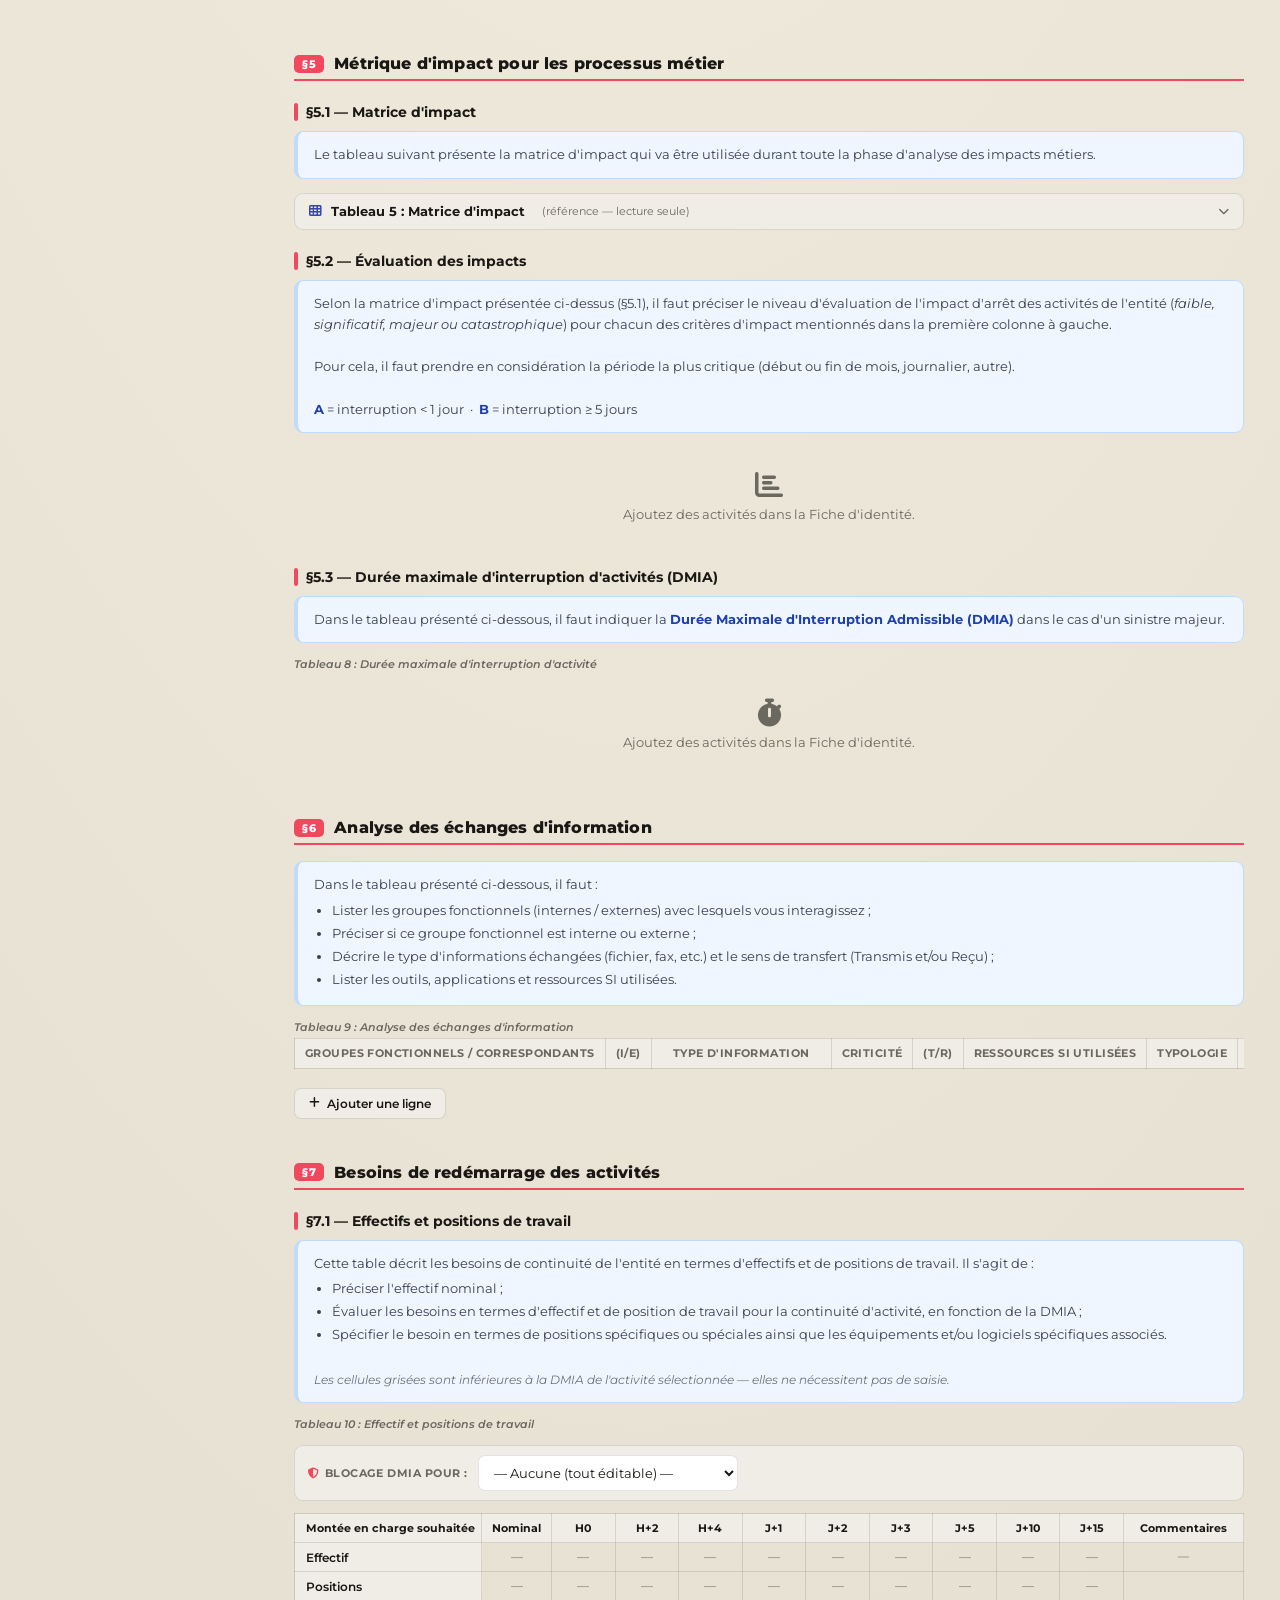
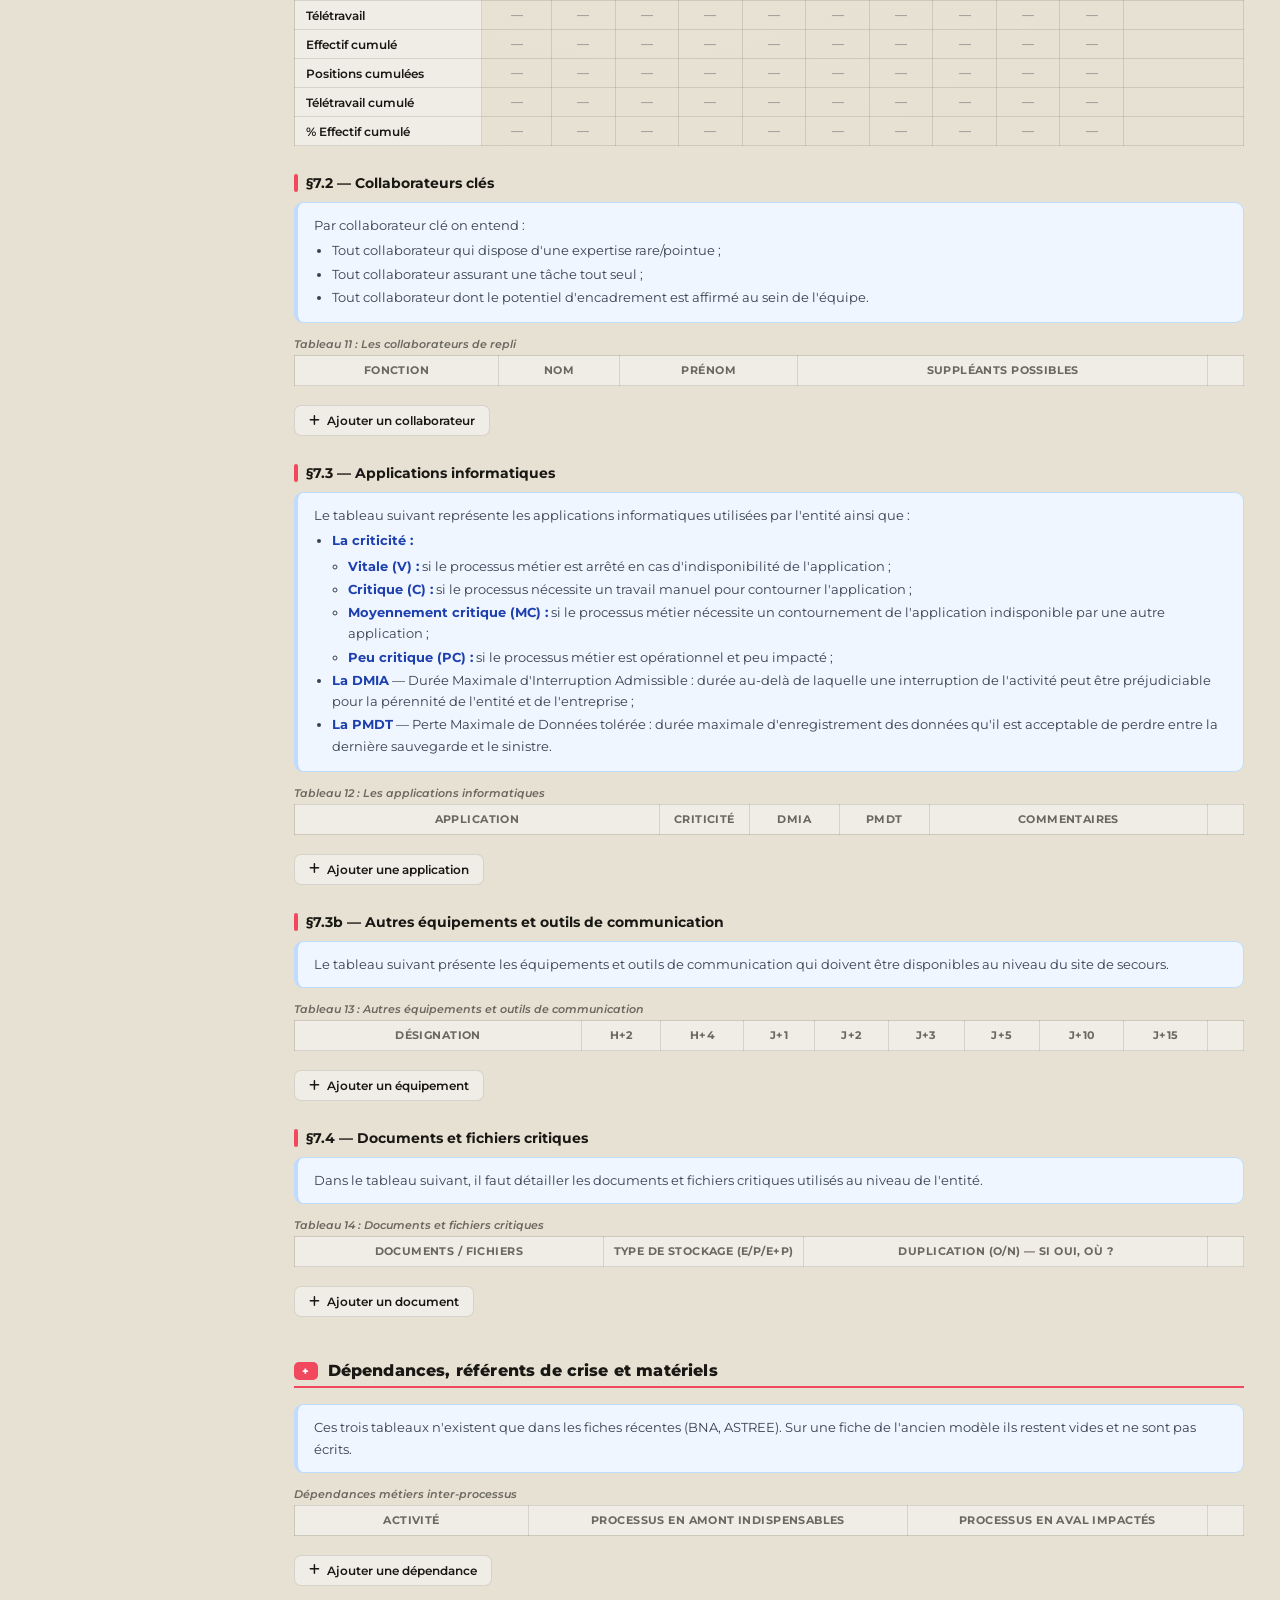
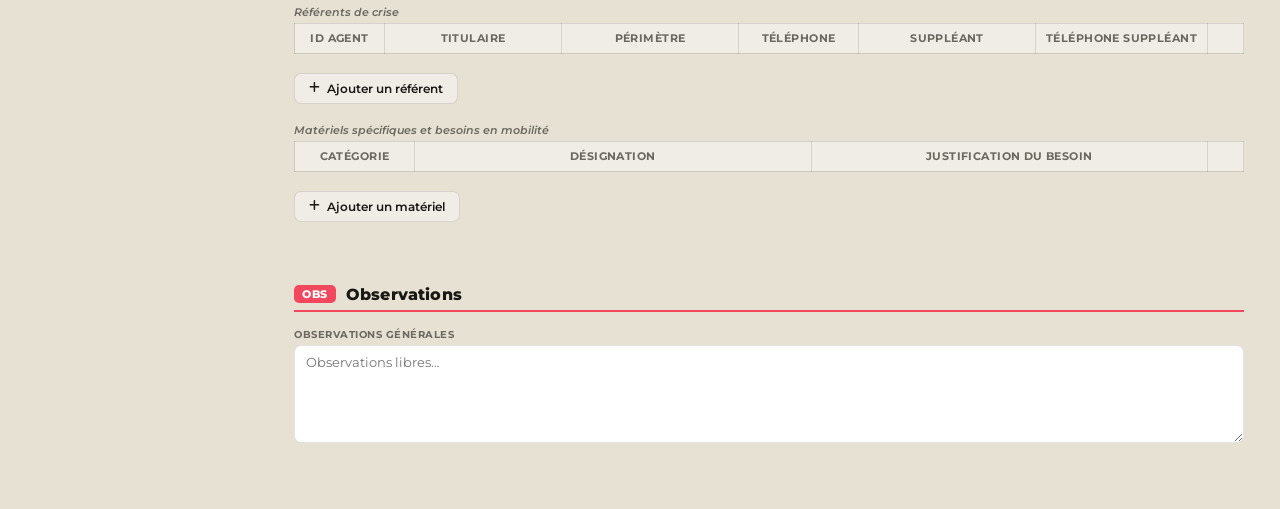
==== commit 5a70a86c: "Refonte de l'interface : charte Devoteam, barre haute, page d'accueil Le menu latéral passe en barre" ====
--- a/static/fiche-editor.html
+++ b/static/fiche-editor.html
@@ -7,6 +7,7 @@
   <link rel="preconnect" href="https://fonts.googleapis.com"/>
   <link href="https://fonts.googleapis.com/css2?family=Montserrat:wght@300;400;500;600;700;800&display=swap" rel="stylesheet"/>
   <link rel="stylesheet" href="https://cdnjs.cloudflare.com/ajax/libs/font-awesome/6.5.0/css/all.min.css"/>
+  <link rel="stylesheet" href="/static/css/smartpca.css" />
 <style>
 *,*::before,*::after{box-sizing:border-box;margin:0;padding:0}
 :root{
@@ -370,8 +371,98 @@
   .full{grid-column:1}
 }
 </style>
+  <style>
+    body.dv { background: radial-gradient(120% 72% at 50% 0%,
+              #faf8f4 0%, var(--beige) 52%, #e6e1d3 100%) !important; }
+    /* La barre d'outils propre a la page se range sous la barre commune. */
+    #topbar { top: var(--nav-h) !important;
+              background: rgba(250,248,244,0.72) !important;
+              backdrop-filter: blur(14px); -webkit-backdrop-filter: blur(14px);
+              border-bottom: 1px solid var(--line-soft) !important; }
+    #sb   { top: calc(52px + var(--nav-h)) !important; }
+    #main { margin-top: calc(52px + var(--nav-h)) !important; }
+  </style>
 </head>
-<body>
+<body class="dv">
+<div class="dv-grain"></div>
+
+<!-- Barre de navigation commune. Sur ces pages autonomes, les entrees de
+     l'application renvoient vers / avec ?page=, que index.html interprete. -->
+<nav class="dv-nav" role="navigation" aria-label="Navigation principale">
+  <a class="dv-brand" href="/">
+    <img src="/static/devoteam_mark.png" alt="Devoteam" />
+    <span>
+      <span class="dv-brand-name">Smart<em>PCA</em></span>
+      <span class="dv-brand-sub">Devoteam</span>
+    </span>
+  </a>
+
+  <ul class="dv-menu" id="dvMenu">
+    <li><a class="dv-menu-btn" href="/">Accueil</a></li>
+
+    <li>
+      <button class="dv-menu-btn" data-drop="d-synthese" aria-expanded="false" aria-haspopup="true">
+        <span class="dot" style="background:var(--poppy)"></span>Synth&egrave;se BIA
+        <svg class="chev" viewBox="0 0 24 24" fill="none" stroke="currentColor" stroke-width="3"><polyline points="6 9 12 15 18 9"/></svg>
+      </button>
+      <div class="dv-drop" id="d-synthese">
+        <div class="dv-drop-head">Phase 01 &middot; Consolidation</div>
+        <a class="dv-drop-item" href="/?page=page-generer-fiches"><span class="dv-drop-num">00</span><span class="dv-drop-label">G&eacute;n&eacute;rer les fiches BIA</span></a>
+        <a class="dv-drop-item" href="/?page=page-charger-fiches"><span class="dv-drop-num">01</span><span class="dv-drop-label">Charger les fiches BIA</span></a>
+        <a class="dv-drop-item" href="/?page=page-generer-synthese"><span class="dv-drop-num">02</span><span class="dv-drop-label">G&eacute;n&eacute;rer la synth&egrave;se BIA</span></a>
+        <a class="dv-drop-item" href="/?page=page-sync"><span class="dv-drop-num">03</span><span class="dv-drop-label">Synchronisation bidirectionnelle</span></a>
+        <a class="dv-drop-item" href="/?page=page-organigramme"><span class="dv-drop-num">04</span><span class="dv-drop-label">G&eacute;n&eacute;ration de l&rsquo;organigramme</span></a>
+      </div>
+    </li>
+
+    <li>
+      <button class="dv-menu-btn" data-drop="d-rapport" aria-expanded="false" aria-haspopup="true">
+        <span class="dot" style="background:var(--lagoon)"></span>Rapport BIA
+        <svg class="chev" viewBox="0 0 24 24" fill="none" stroke="currentColor" stroke-width="3"><polyline points="6 9 12 15 18 9"/></svg>
+      </button>
+      <div class="dv-drop" id="d-rapport">
+        <div class="dv-drop-head">Phase 01 &middot; Restitution</div>
+        <a class="dv-drop-item" href="/?page=page-rapport"><span class="dv-drop-num">05</span><span class="dv-drop-label">Tableau de bord BIA</span></a>
+        <a class="dv-drop-item" href="/?page=page-montee-en-charge"><span class="dv-drop-num">06</span><span class="dv-drop-label">Mont&eacute;e en charge</span></a>
+      </div>
+    </li>
+
+    <li>
+      <button class="dv-menu-btn" data-drop="d-risques" aria-expanded="false" aria-haspopup="true">
+        <span class="dot" style="background:var(--fire)"></span>Gestion des risques
+        <svg class="chev" viewBox="0 0 24 24" fill="none" stroke="currentColor" stroke-width="3"><polyline points="6 9 12 15 18 9"/></svg>
+      </button>
+      <div class="dv-drop" id="d-risques">
+        <div class="dv-drop-head">Phase 01 &middot; Risques</div>
+        <a class="dv-drop-item" href="/?page=page-collecte-specifiques"><span class="dv-drop-num">07</span><span class="dv-drop-label">Questionnaires sp&eacute;cifiques</span></a>
+        <a class="dv-drop-item" href="/?page=page-collecte-reponses"><span class="dv-drop-num">08</span><span class="dv-drop-label">R&eacute;ponses</span></a>
+        <a class="dv-drop-item" href="/?page=page-risques"><span class="dv-drop-num">09</span><span class="dv-drop-label">Cartographie des risques</span></a>
+        <a class="dv-drop-item" href="/?page=page-risques-assessment"><span class="dv-drop-num">10</span><span class="dv-drop-label">Analyse des risques</span></a>
+      </div>
+    </li>
+
+    <li>
+      <button class="dv-menu-btn" data-drop="d-ressources" aria-expanded="false" aria-haspopup="true">
+        <span class="dot" style="background:var(--mint)"></span>Ressources
+        <svg class="chev" viewBox="0 0 24 24" fill="none" stroke="currentColor" stroke-width="3"><polyline points="6 9 12 15 18 9"/></svg>
+      </button>
+      <div class="dv-drop" id="d-ressources">
+        <div class="dv-drop-head">Capitalisation</div>
+        <a class="dv-drop-item __self_projects" href="/projects"><span class="dv-drop-num"><i class="fa-solid fa-database"></i></span><span class="dv-drop-label">Base de projets</span></a>
+        <a class="dv-drop-item __self_editor" href="/fiche-selector"><span class="dv-drop-num"><i class="fa-solid fa-file-pen"></i></span><span class="dv-drop-label">&Eacute;diteur de fiches</span></a>
+      </div>
+    </li>
+  </ul>
+
+  <span class="dv-nav-spacer"></span>
+  <a class="dv-pill" href="/?page=page-charger-fiches">
+    <i class="fa-solid fa-bolt" style="font-size:11px"></i> Nouvelle synth&egrave;se
+  </a>
+  <button class="dv-burger" id="dvBurger" aria-label="Menu" aria-expanded="false">
+    <span></span><span></span><span></span>
+  </button>
+</nav>
+
 
 <div id="topbar">
   <a href="#" id="tb-back" onclick="handleNavBack(event)"><i class="fa-solid fa-arrow-left"></i> Sélection</a>
@@ -2687,5 +2778,52 @@
   setTimeout(() => _markClean(), 300);
 });
 </script>
+
+<script>
+/* Pilote de la barre haute, version pages autonomes. */
+(function () {
+  var nav = document.querySelector('.dv-nav');
+  if (!nav) return;
+  var menu = document.getElementById('dvMenu');
+  var burger = document.getElementById('dvBurger');
+
+  function closeDrops() {
+    nav.querySelectorAll('.dv-drop').forEach(function (d) { d.classList.remove('open'); });
+    nav.querySelectorAll('.dv-menu-btn[data-drop]').forEach(function (b) {
+      b.setAttribute('aria-expanded', 'false');
+    });
+  }
+  nav.querySelectorAll('.dv-menu-btn[data-drop]').forEach(function (btn) {
+    btn.addEventListener('click', function (e) {
+      e.stopPropagation();
+      var drop = document.getElementById(btn.dataset.drop);
+      if (!drop) return;
+      var willOpen = !drop.classList.contains('open');
+      closeDrops();
+      if (willOpen) { drop.classList.add('open'); btn.setAttribute('aria-expanded', 'true'); }
+    });
+  });
+  document.addEventListener('click', function (e) { if (!nav.contains(e.target)) closeDrops(); });
+  document.addEventListener('keydown', function (e) { if (e.key === 'Escape') closeDrops(); });
+  if (burger && menu) {
+    burger.addEventListener('click', function () {
+      var open = menu.classList.toggle('open');
+      burger.classList.toggle('open', open);
+      burger.setAttribute('aria-expanded', open ? 'true' : 'false');
+      if (!open) closeDrops();
+    });
+  }
+  /* L'entree correspondant a la page courante est marquee. */
+  var here = location.pathname;
+  nav.querySelectorAll('.dv-drop-item').forEach(function (a) {
+    if (a.getAttribute('href') === here) {
+      a.classList.add('active');
+      var drop = a.closest('.dv-drop');
+      var btn = drop && nav.querySelector('.dv-menu-btn[data-drop="' + drop.id + '"]');
+      if (btn) btn.classList.add('is-current');
+    }
+  });
+})();
+</script>
 </body>
 </html>
--- a/static/css/smartpca.css
+++ b/static/css/smartpca.css
@@ -0,0 +1,808 @@
+/* ============================================================================
+   SmartPCA — système de design Devoteam
+   ----------------------------------------------------------------------------
+   Une seule feuille pour toutes les pages de l'application : barre de
+   navigation, boutons, cartes, formulaires, tableaux.
+
+   Les couleurs viennent de la charte Devoteam. Trois règles y sont
+   explicites et tenues ici :
+     - le Red Poppy s'emploie avec parcimonie, sur les appels à l'action ;
+     - le texte n'est jamais en noir pur, mais en Dark Grey ;
+     - les couleurs secondaires servent de fond ou de graphisme, jamais de
+       texte. Les accents sont réservés au codage par couleur des sections
+       et à la visualisation de données.
+   ========================================================================== */
+
+:root {
+  /* ── Primaires ─────────────────────────────────────────────────────────── */
+  --poppy:        #f8485e;
+  --poppy-ink:    #d92c42;   /* assombri pour le texte sur fond clair */
+  --grey:         #3c3c3a;
+  --white:        #ffffff;
+
+  /* ── Secondaires : fonds et graphismes uniquement ──────────────────────── */
+  --poppy-light:   #fca2ae;
+  --poppy-lighter: #fddade;
+  --aqua:          #d7ebe7;
+  --beige:         #efeadc;
+  --light-grey:    #efeeee;
+
+  /* ── Accents : codage de section, graphiques ───────────────────────────── */
+  --fire:   #fcc354;
+  --mint:   #5ab891;
+  --lagoon: #4a8cca;
+  --candy:  #ec86a3;
+  --violet: #63238c;
+
+  /* ── Dérivés ───────────────────────────────────────────────────────────── */
+  --ink:        var(--grey);
+  --ink-soft:   rgba(60, 60, 58, 0.72);
+  --ink-mute:   rgba(60, 60, 58, 0.48);
+  --line:       rgba(60, 60, 58, 0.10);
+  --line-soft:  rgba(60, 60, 58, 0.06);
+  --poppy-glow: rgba(248, 72, 94, 0.14);
+  --poppy-film: rgba(248, 72, 94, 0.07);
+
+  --nav-h: 64px;
+  --radius:      22px;
+  --radius-lg:   28px;
+  --radius-pill: 999px;
+
+  /* Ombres en couches : la profondeur vient de l'empilement, pas d'un flou */
+  --sh-card:  0 18px 34px -16px rgba(60, 50, 40, 0.20),
+              0 6px 14px -6px rgba(60, 50, 40, 0.10),
+              inset 0 1px 0 rgba(255, 255, 255, 0.70);
+  --sh-raise: 0 28px 52px -20px rgba(60, 50, 40, 0.28),
+              0 10px 20px -8px rgba(60, 50, 40, 0.14),
+              inset 0 1px 0 rgba(255, 255, 255, 0.70);
+  --sh-pill:  0 12px 22px -8px rgba(60, 40, 40, 0.38),
+              0 4px 8px -2px rgba(60, 40, 40, 0.18),
+              inset 0 1px 0 rgba(255, 255, 255, 0.18),
+              inset 0 -2px 4px rgba(0, 0, 0, 0.22);
+  --ease: cubic-bezier(0.6, 0, 0.2, 1);
+}
+
+/* ============================================================================
+   Base
+   ========================================================================== */
+
+html, body {
+  background: var(--light-grey);
+  color: var(--ink);
+  font-family: "Montserrat", system-ui, -apple-system, sans-serif;
+  -webkit-font-smoothing: antialiased;
+  text-rendering: optimizeLegibility;
+}
+
+body.dv {
+  background: radial-gradient(120% 72% at 50% 0%,
+              #faf8f4 0%, var(--beige) 52%, #e6e1d3 100%);
+  min-height: 100vh;
+}
+
+/* Grain : réchauffe les aplats et évite l'aspect « dégradé plastique ». */
+.dv-grain {
+  position: fixed;
+  inset: 0;
+  pointer-events: none;
+  z-index: 9000;
+  opacity: 0.045;
+  mix-blend-mode: multiply;
+  background-image: url("data:image/svg+xml;utf8,<svg xmlns='http://www.w3.org/2000/svg' width='220' height='220'><filter id='n'><feTurbulence type='fractalNoise' baseFrequency='0.85' numOctaves='2' stitchTiles='stitch'/><feColorMatrix values='0 0 0 0 0.1  0 0 0 0 0.1  0 0 0 0 0.1  0 0 0 0.6 0'/></filter><rect width='100%' height='100%' filter='url(%23n)'/></svg>");
+}
+
+::selection { background: var(--poppy-glow); color: var(--ink); }
+
+:where(a, button, [role="button"], input, select, textarea):focus-visible {
+  outline: 2px solid var(--poppy);
+  outline-offset: 2px;
+  border-radius: 6px;
+}
+
+/* ============================================================================
+   Barre de navigation — logo, menus déroulants, action
+   ========================================================================== */
+
+.dv-nav {
+  position: fixed;
+  top: 0; left: 0; right: 0;
+  z-index: 500;
+  height: var(--nav-h);
+  padding: 0 clamp(16px, 2.5vw, 34px);
+  display: flex;
+  align-items: center;
+  gap: 20px;
+  background: rgba(250, 248, 244, 0.82);
+  backdrop-filter: blur(16px);
+  -webkit-backdrop-filter: blur(16px);
+  border-bottom: 1px solid var(--line-soft);
+}
+
+.dv-brand {
+  display: inline-flex;
+  align-items: center;
+  gap: 10px;
+  text-decoration: none;
+  flex-shrink: 0;
+}
+.dv-brand img {
+  width: 30px; height: 30px;
+  border-radius: 8px;
+  display: block;
+  box-shadow: 0 6px 14px -5px rgba(248, 72, 94, 0.55);
+}
+.dv-brand-name {
+  font-size: 19px;
+  font-weight: 800;
+  letter-spacing: -0.035em;
+  color: var(--ink);
+  line-height: 1;
+}
+.dv-brand-name em {
+  font-style: normal;
+  color: var(--poppy);
+}
+.dv-brand-sub {
+  display: block;
+  font-size: 9.5px;
+  font-weight: 600;
+  letter-spacing: 0.16em;
+  text-transform: uppercase;
+  color: var(--ink-mute);
+  margin-top: 3px;
+}
+
+/* ── Menus ─────────────────────────────────────────────────────────────── */
+
+.dv-menu {
+  display: flex;
+  align-items: center;
+  gap: 2px;
+  margin-left: 8px;
+  list-style: none;
+  padding: 0;
+}
+.dv-menu > li { position: relative; }
+
+.dv-menu-btn {
+  display: inline-flex;
+  align-items: center;
+  gap: 6px;
+  background: none;
+  border: none;
+  font-family: inherit;
+  font-size: 13px;
+  font-weight: 600;
+  letter-spacing: -0.005em;
+  color: var(--ink-soft);
+  padding: 9px 13px;
+  border-radius: 10px;
+  cursor: pointer;
+  text-decoration: none;
+  white-space: nowrap;
+  transition: color 0.22s, background 0.22s;
+}
+.dv-menu-btn:hover,
+.dv-menu-btn[aria-expanded="true"] {
+  color: var(--ink);
+  background: rgba(60, 60, 58, 0.05);
+}
+.dv-menu-btn .chev {
+  width: 9px; height: 9px;
+  transition: transform 0.3s var(--ease);
+  opacity: 0.55;
+}
+.dv-menu-btn[aria-expanded="true"] .chev { transform: rotate(180deg); }
+
+/* Pastille de couleur : chaque groupe porte son accent. */
+.dv-menu-btn .dot {
+  width: 6px; height: 6px;
+  border-radius: 50%;
+  flex-shrink: 0;
+}
+
+.dv-menu-btn.is-current {
+  color: var(--ink);
+  background: var(--poppy-film);
+}
+
+/* ── Panneau déroulant ─────────────────────────────────────────────────── */
+
+.dv-drop {
+  position: absolute;
+  top: calc(100% + 9px);
+  left: 0;
+  min-width: 278px;
+  background: rgba(255, 255, 255, 0.97);
+  backdrop-filter: blur(18px);
+  -webkit-backdrop-filter: blur(18px);
+  border: 1px solid var(--line-soft);
+  border-radius: 18px;
+  padding: 7px;
+  box-shadow: 0 26px 48px -18px rgba(60, 50, 40, 0.30),
+              0 10px 20px -8px rgba(60, 50, 40, 0.14);
+  opacity: 0;
+  visibility: hidden;
+  transform: translateY(-8px) scale(0.985);
+  transform-origin: top left;
+  transition: opacity 0.26s var(--ease),
+              transform 0.26s var(--ease),
+              visibility 0.26s;
+}
+.dv-drop.open {
+  opacity: 1;
+  visibility: visible;
+  transform: translateY(0) scale(1);
+}
+
+.dv-drop-head {
+  padding: 8px 11px 9px;
+  font-size: 9.5px;
+  font-weight: 700;
+  letter-spacing: 0.18em;
+  text-transform: uppercase;
+  color: var(--ink-mute);
+  display: flex;
+  align-items: center;
+  gap: 7px;
+}
+.dv-drop-head::before {
+  content: "";
+  width: 5px; height: 5px;
+  border-radius: 50%;
+  background: currentColor;
+  opacity: 0.6;
+}
+
+.dv-drop-item {
+  display: flex;
+  align-items: center;
+  gap: 11px;
+  width: 100%;
+  padding: 10px 11px;
+  border: none;
+  background: none;
+  font-family: inherit;
+  font-size: 13px;
+  font-weight: 500;
+  color: var(--ink-soft);
+  text-align: left;
+  text-decoration: none;
+  border-radius: 12px;
+  cursor: pointer;
+  transition: background 0.2s, color 0.2s, transform 0.2s var(--ease);
+}
+.dv-drop-item:hover {
+  background: var(--poppy-film);
+  color: var(--ink);
+  transform: translateX(3px);
+}
+.dv-drop-item.active {
+  background: var(--poppy-film);
+  color: var(--ink);
+  font-weight: 600;
+}
+.dv-drop-num {
+  font-size: 10px;
+  font-weight: 700;
+  color: var(--ink-mute);
+  font-variant-numeric: tabular-nums;
+  min-width: 17px;
+  flex-shrink: 0;
+}
+.dv-drop-item.active .dv-drop-num { color: var(--poppy); }
+.dv-drop-label { flex: 1; line-height: 1.3; }
+.dv-drop-ext { font-size: 9px; opacity: 0.4; flex-shrink: 0; }
+
+.dv-nav-spacer { flex: 1; }
+
+/* ── Pilule d'action ───────────────────────────────────────────────────── */
+
+.dv-pill {
+  background: var(--poppy);
+  color: var(--white);
+  border: none;
+  padding: 11px 23px;
+  border-radius: var(--radius-pill);
+  font-family: inherit;
+  font-size: 13px;
+  font-weight: 600;
+  letter-spacing: -0.005em;
+  cursor: pointer;
+  text-decoration: none;
+  display: inline-flex;
+  align-items: center;
+  gap: 8px;
+  white-space: nowrap;
+  box-shadow: 0 12px 22px -8px rgba(248, 72, 94, 0.55),
+              0 4px 8px -2px rgba(248, 72, 94, 0.28),
+              inset 0 1px 0 rgba(255, 255, 255, 0.28),
+              inset 0 -2px 4px rgba(170, 20, 40, 0.30);
+  transition: transform 0.4s var(--ease), box-shadow 0.4s var(--ease);
+}
+.dv-pill:hover {
+  transform: translateY(-2px);
+  box-shadow: 0 18px 30px -10px rgba(248, 72, 94, 0.6),
+              0 6px 12px -3px rgba(248, 72, 94, 0.3),
+              inset 0 1px 0 rgba(255, 255, 255, 0.28),
+              inset 0 -2px 4px rgba(170, 20, 40, 0.30);
+}
+.dv-pill:active { transform: translateY(0); }
+
+.dv-pill.ghost {
+  background: var(--white);
+  color: var(--ink);
+  box-shadow: 0 10px 20px -10px rgba(60, 50, 40, 0.3),
+              0 3px 7px -2px rgba(60, 50, 40, 0.12),
+              inset 0 0 0 1px var(--line);
+}
+.dv-pill.ghost:hover {
+  box-shadow: 0 16px 26px -12px rgba(60, 50, 40, 0.34),
+              0 5px 10px -3px rgba(60, 50, 40, 0.14),
+              inset 0 0 0 1px rgba(248, 72, 94, 0.35);
+}
+
+.dv-pill.dark {
+  background: var(--grey);
+  color: #faf8f4;
+  box-shadow: var(--sh-pill);
+}
+
+/* ── Burger (mobile) ───────────────────────────────────────────────────── */
+
+.dv-burger {
+  display: none;
+  flex-direction: column;
+  gap: 5px;
+  background: none;
+  border: none;
+  padding: 8px;
+  border-radius: 9px;
+  cursor: pointer;
+}
+.dv-burger span {
+  display: block;
+  width: 19px; height: 1.6px;
+  background: var(--ink-soft);
+  border-radius: 2px;
+  transition: transform 0.3s var(--ease), opacity 0.3s;
+}
+.dv-burger.open span:nth-child(1) { transform: translateY(6.6px) rotate(45deg); }
+.dv-burger.open span:nth-child(2) { opacity: 0; }
+.dv-burger.open span:nth-child(3) { transform: translateY(-6.6px) rotate(-45deg); }
+
+/* ============================================================================
+   Hero d'accueil
+   ========================================================================== */
+
+.dv-hero {
+  padding: calc(var(--nav-h) + 62px) 34px 30px;
+  text-align: center;
+  position: relative;
+}
+
+.dv-eyebrow {
+  display: inline-flex;
+  align-items: center;
+  gap: 9px;
+  font-size: 10.5px;
+  font-weight: 600;
+  letter-spacing: 0.24em;
+  text-transform: uppercase;
+  color: var(--ink-mute);
+  margin-bottom: 22px;
+}
+.dv-eyebrow::before {
+  content: "";
+  width: 6px; height: 6px;
+  border-radius: 50%;
+  background: var(--poppy);
+  box-shadow: 0 0 0 3.5px var(--poppy-glow);
+}
+
+.dv-headline {
+  font-weight: 800;
+  font-size: clamp(38px, 6.6vw, 104px);
+  line-height: 0.98;
+  letter-spacing: -0.045em;
+  color: var(--ink);
+  max-width: 1180px;
+  margin: 0 auto;
+  text-wrap: balance;
+}
+.dv-headline .ln {
+  display: flex;
+  align-items: center;
+  justify-content: center;
+  gap: clamp(10px, 1.6vw, 24px);
+  flex-wrap: wrap;
+  padding: 2px 0;
+}
+.dv-headline .w {
+  display: inline-block;
+  overflow: hidden;
+  padding-bottom: 0.12em;
+  margin-bottom: -0.12em;
+}
+.dv-headline .w > span {
+  display: inline-block;
+  transform: translateY(105%);
+}
+
+/* Pilule « local » dans le titre — l'argument qui ouvre les portes. */
+.dv-hero-pill {
+  display: inline-flex;
+  align-items: center;
+  gap: 11px;
+  background: var(--poppy);
+  border-radius: var(--radius-pill);
+  padding: 7px 11px 7px 20px;
+  transform: scale(0);
+  box-shadow: 0 16px 28px -12px rgba(248, 72, 94, 0.55),
+              0 6px 12px -3px rgba(248, 72, 94, 0.25),
+              inset 0 2px 0 rgba(255, 255, 255, 0.30),
+              inset 0 -2px 5px rgba(170, 20, 40, 0.32);
+  will-change: transform;
+}
+.dv-hero-pill .t {
+  font-size: clamp(10px, 1.08vw, 16px);
+  font-weight: 600;
+  line-height: 1.16;
+  letter-spacing: -0.012em;
+  color: var(--white);
+  text-align: left;
+}
+.dv-hero-pill .orb {
+  width: clamp(34px, 4.1vw, 62px);
+  height: clamp(34px, 4.1vw, 62px);
+  border-radius: 50%;
+  flex-shrink: 0;
+  position: relative;
+  background: radial-gradient(circle at 34% 30%,
+              #ffffff 0%, #ffd3d9 36%, #f8485e 100%);
+  box-shadow: inset 0 2px 0 rgba(255, 255, 255, 0.55),
+              inset 0 -3px 6px rgba(150, 18, 36, 0.35),
+              0 5px 11px -3px rgba(150, 18, 36, 0.4);
+}
+.dv-hero-pill .orb::after {
+  content: "";
+  position: absolute;
+  inset: 0;
+  border-radius: inherit;
+  background: radial-gradient(circle at 70% 72%,
+              rgba(150, 18, 36, 0.22), transparent 54%);
+}
+
+/* Pastille image du titre — le dégradé de marque */
+.dv-hero-blob {
+  display: inline-block;
+  width: clamp(86px, 11vw, 186px);
+  height: clamp(46px, 5.9vw, 98px);
+  border-radius: var(--radius-pill);
+  position: relative;
+  overflow: hidden;
+  transform: scale(0);
+  will-change: transform;
+  background: linear-gradient(128deg,
+              var(--fire) 0%, var(--poppy) 38%,
+              var(--candy) 68%, var(--lagoon) 100%);
+  box-shadow: 0 18px 30px -12px rgba(120, 40, 60, 0.42),
+              0 6px 13px -4px rgba(120, 40, 60, 0.2),
+              inset 0 2px 0 rgba(255, 255, 255, 0.3),
+              inset 0 -3px 7px rgba(110, 25, 45, 0.25);
+}
+.dv-hero-blob::after {
+  content: "";
+  position: absolute;
+  inset: 0;
+  border-radius: inherit;
+  background: repeating-linear-gradient(96deg, transparent 0 7px,
+              rgba(0, 0, 0, 0.055) 7px 8px),
+              linear-gradient(158deg, rgba(255,255,255,0.22) 0%,
+              transparent 32%, transparent 70%, rgba(80,20,35,0.2) 100%);
+}
+
+.dv-hero-sub {
+  max-width: 620px;
+  margin: 30px auto 0;
+  font-size: 15.5px;
+  line-height: 1.62;
+  color: var(--ink-soft);
+  font-weight: 400;
+}
+.dv-hero-cta {
+  display: flex;
+  justify-content: center;
+  gap: 12px;
+  margin-top: 30px;
+  flex-wrap: wrap;
+}
+
+/* ============================================================================
+   Cartes et blocs de contenu
+   ========================================================================== */
+
+.dv-wrap    { max-width: 1280px; margin: 0 auto; padding: 0 34px; }
+.dv-section { padding: 62px 0; position: relative; }
+
+.dv-sec-head {
+  display: flex;
+  justify-content: space-between;
+  align-items: flex-end;
+  gap: 38px;
+  flex-wrap: wrap;
+  margin-bottom: 38px;
+}
+.dv-sec-head h2 {
+  font-weight: 700;
+  font-size: clamp(27px, 3.4vw, 46px);
+  line-height: 1.04;
+  letter-spacing: -0.032em;
+  color: var(--ink);
+  max-width: 640px;
+  text-wrap: balance;
+}
+.dv-sec-head h2 em {
+  font-style: normal;
+  color: var(--poppy);
+}
+.dv-sec-head > p {
+  font-size: 14.5px;
+  line-height: 1.6;
+  color: var(--ink-soft);
+  max-width: 340px;
+}
+
+.dv-grid   { display: grid; gap: 20px; }
+.dv-grid-3 { grid-template-columns: repeat(3, 1fr); }
+.dv-grid-4 { grid-template-columns: repeat(4, 1fr); }
+.dv-grid-2 { grid-template-columns: repeat(2, 1fr); }
+
+.dv-card {
+  background: var(--white);
+  border-radius: var(--radius-lg);
+  padding: 26px;
+  box-shadow: var(--sh-card);
+  display: flex;
+  flex-direction: column;
+  gap: 14px;
+  transition: transform 0.5s var(--ease), box-shadow 0.5s var(--ease);
+}
+.dv-card.hoverable { cursor: pointer; }
+.dv-card.hoverable:hover {
+  transform: translateY(-7px);
+  box-shadow: var(--sh-raise);
+}
+.dv-card h3 {
+  font-weight: 700;
+  font-size: 18.5px;
+  letter-spacing: -0.024em;
+  color: var(--ink);
+  line-height: 1.22;
+}
+.dv-card p {
+  font-size: 13.5px;
+  line-height: 1.58;
+  color: var(--ink-soft);
+  flex: 1;
+}
+
+/* Icône pastille — chaque module porte son accent, d'où les modificateurs. */
+.dv-ic {
+  width: 54px; height: 54px;
+  border-radius: 16px;
+  position: relative;
+  overflow: hidden;
+  flex-shrink: 0;
+  display: flex;
+  align-items: center;
+  justify-content: center;
+  color: var(--white);
+  font-size: 19px;
+  box-shadow: 0 11px 20px -7px rgba(60, 40, 40, 0.3),
+              inset 0 2px 0 rgba(255, 255, 255, 0.3),
+              inset 0 -2px 5px rgba(0, 0, 0, 0.17);
+}
+.dv-ic::after {
+  content: "";
+  position: absolute;
+  inset: 0;
+  background: linear-gradient(156deg, rgba(255,255,255,0.24) 0%, transparent 36%);
+}
+.dv-ic.poppy  { background: radial-gradient(circle at 32% 28%, #ff8e9c 0%, var(--poppy) 58%, #b4172e 100%); }
+.dv-ic.fire   { background: radial-gradient(circle at 32% 28%, #ffe4a8 0%, var(--fire) 58%, #c08a16 100%); }
+.dv-ic.mint   { background: radial-gradient(circle at 32% 28%, #a8e0c6 0%, var(--mint) 58%, #2c7d59 100%); }
+.dv-ic.lagoon { background: radial-gradient(circle at 32% 28%, #9ec8ec 0%, var(--lagoon) 58%, #215a8e 100%); }
+.dv-ic.candy  { background: radial-gradient(circle at 32% 28%, #ffbed2 0%, var(--candy) 58%, #b84a6b 100%); }
+.dv-ic.violet { background: radial-gradient(circle at 32% 28%, #b78fd4 0%, var(--violet) 58%, #3c1256 100%); }
+.dv-ic.grey   { background: radial-gradient(circle at 32% 28%, #7d7d79 0%, var(--grey) 58%, #1d1d1c 100%); }
+
+.dv-link {
+  color: var(--ink);
+  text-decoration: none;
+  font-size: 11px;
+  font-weight: 700;
+  letter-spacing: 0.1em;
+  text-transform: uppercase;
+  display: inline-flex;
+  align-items: center;
+  gap: 7px;
+  transition: gap 0.3s var(--ease), color 0.3s;
+}
+.dv-link:hover { gap: 12px; color: var(--poppy); }
+
+/* ── Statistiques ──────────────────────────────────────────────────────── */
+
+.dv-stat .n {
+  font-weight: 800;
+  font-size: clamp(30px, 3.4vw, 46px);
+  letter-spacing: -0.045em;
+  color: var(--ink);
+  line-height: 1;
+  font-variant-numeric: tabular-nums;
+  display: flex;
+  align-items: baseline;
+  gap: 3px;
+}
+.dv-stat .n small {
+  font-size: 0.5em;
+  font-weight: 700;
+  color: var(--poppy);
+}
+.dv-stat p {
+  font-size: 12.5px;
+  line-height: 1.48;
+  color: var(--ink-soft);
+  margin-top: 7px;
+}
+
+/* ── Bandeau sombre ────────────────────────────────────────────────────── */
+
+.dv-slab {
+  background: var(--grey);
+  border-radius: 34px;
+  padding: 62px 52px;
+  color: #f6f3ef;
+  position: relative;
+  overflow: hidden;
+  box-shadow: 0 38px 74px -30px rgba(30, 24, 20, 0.5),
+              0 14px 28px -12px rgba(30, 24, 20, 0.26),
+              inset 0 1px 0 rgba(255, 255, 255, 0.07);
+}
+.dv-slab::before,
+.dv-slab::after {
+  content: "";
+  position: absolute;
+  border-radius: 50%;
+  filter: blur(34px);
+  pointer-events: none;
+}
+.dv-slab::before {
+  width: 460px; height: 460px;
+  background: radial-gradient(circle, rgba(248,72,94,0.26), transparent 66%);
+  top: -190px; left: -110px;
+}
+.dv-slab::after {
+  width: 380px; height: 380px;
+  background: radial-gradient(circle, rgba(252,195,84,0.16), transparent 66%);
+  bottom: -170px; right: -80px;
+}
+.dv-slab > * { position: relative; z-index: 1; }
+.dv-slab h2 {
+  font-weight: 800;
+  font-size: clamp(27px, 3.6vw, 50px);
+  line-height: 1.04;
+  letter-spacing: -0.035em;
+  text-wrap: balance;
+}
+.dv-slab h2 em {
+  font-style: italic;
+  font-weight: 700;
+  background: linear-gradient(126deg, var(--poppy-light), var(--fire));
+  -webkit-background-clip: text;
+  background-clip: text;
+  color: transparent;
+}
+.dv-slab p { color: rgba(255, 255, 255, 0.66); }
+
+/* ============================================================================
+   Page intérieure : en-tête et contenu
+   ========================================================================== */
+
+.dv-page-head { margin-bottom: 26px; }
+.dv-page-label {
+  display: inline-flex;
+  align-items: center;
+  gap: 8px;
+  font-size: 10px;
+  font-weight: 700;
+  letter-spacing: 0.2em;
+  text-transform: uppercase;
+  color: var(--poppy);
+  background: var(--poppy-film);
+  padding: 6px 12px;
+  border-radius: var(--radius-pill);
+  margin-bottom: 13px;
+}
+.dv-page-title {
+  font-weight: 700;
+  font-size: clamp(23px, 2.9vw, 36px);
+  letter-spacing: -0.032em;
+  color: var(--ink);
+  line-height: 1.1;
+}
+.dv-page-title strong { font-weight: 800; color: var(--poppy); }
+.dv-page-desc {
+  font-size: 14px;
+  line-height: 1.62;
+  color: var(--ink-soft);
+  max-width: 760px;
+  margin-top: 11px;
+}
+
+/* ============================================================================
+   Responsive
+   ========================================================================== */
+
+@media (max-width: 1080px) {
+  .dv-grid-4 { grid-template-columns: repeat(2, 1fr); }
+  .dv-grid-3 { grid-template-columns: repeat(2, 1fr); }
+}
+
+@media (max-width: 860px) {
+  .dv-burger { display: flex; }
+  .dv-nav-spacer { flex: 1; }
+
+  .dv-menu {
+    position: fixed;
+    top: var(--nav-h);
+    left: 0; right: 0;
+    bottom: 0;
+    flex-direction: column;
+    align-items: stretch;
+    gap: 2px;
+    margin: 0;
+    padding: 14px;
+    background: rgba(250, 248, 244, 0.985);
+    backdrop-filter: blur(20px);
+    -webkit-backdrop-filter: blur(20px);
+    overflow-y: auto;
+    transform: translateX(-100%);
+    transition: transform 0.38s var(--ease);
+  }
+  .dv-menu.open { transform: translateX(0); }
+  .dv-menu-btn { width: 100%; justify-content: flex-start; font-size: 14.5px; padding: 13px; }
+
+  /* En pile, le panneau s'insère dans le flux plutôt que de flotter. */
+  .dv-drop {
+    position: static;
+    opacity: 1;
+    visibility: visible;
+    transform: none;
+    box-shadow: none;
+    border: none;
+    background: none;
+    backdrop-filter: none;
+    -webkit-backdrop-filter: none;
+    min-width: 0;
+    padding: 0 0 7px 13px;
+    display: none;
+  }
+  .dv-drop.open { display: block; }
+
+  .dv-grid-3, .dv-grid-4, .dv-grid-2 { grid-template-columns: 1fr; }
+  .dv-slab { padding: 40px 24px; border-radius: 26px; }
+  .dv-wrap { padding: 0 18px; }
+  .dv-hero { padding: calc(var(--nav-h) + 38px) 18px 22px; }
+  .dv-brand-sub { display: none; }
+}
+
+@media (prefers-reduced-motion: reduce) {
+  *, *::before, *::after {
+    animation-duration: 0.01ms !important;
+    animation-iteration-count: 1 !important;
+    transition-duration: 0.01ms !important;
+  }
+  .dv-headline .w > span { transform: none !important; }
+  .dv-hero-pill, .dv-hero-blob { transform: scale(1) !important; }
+}
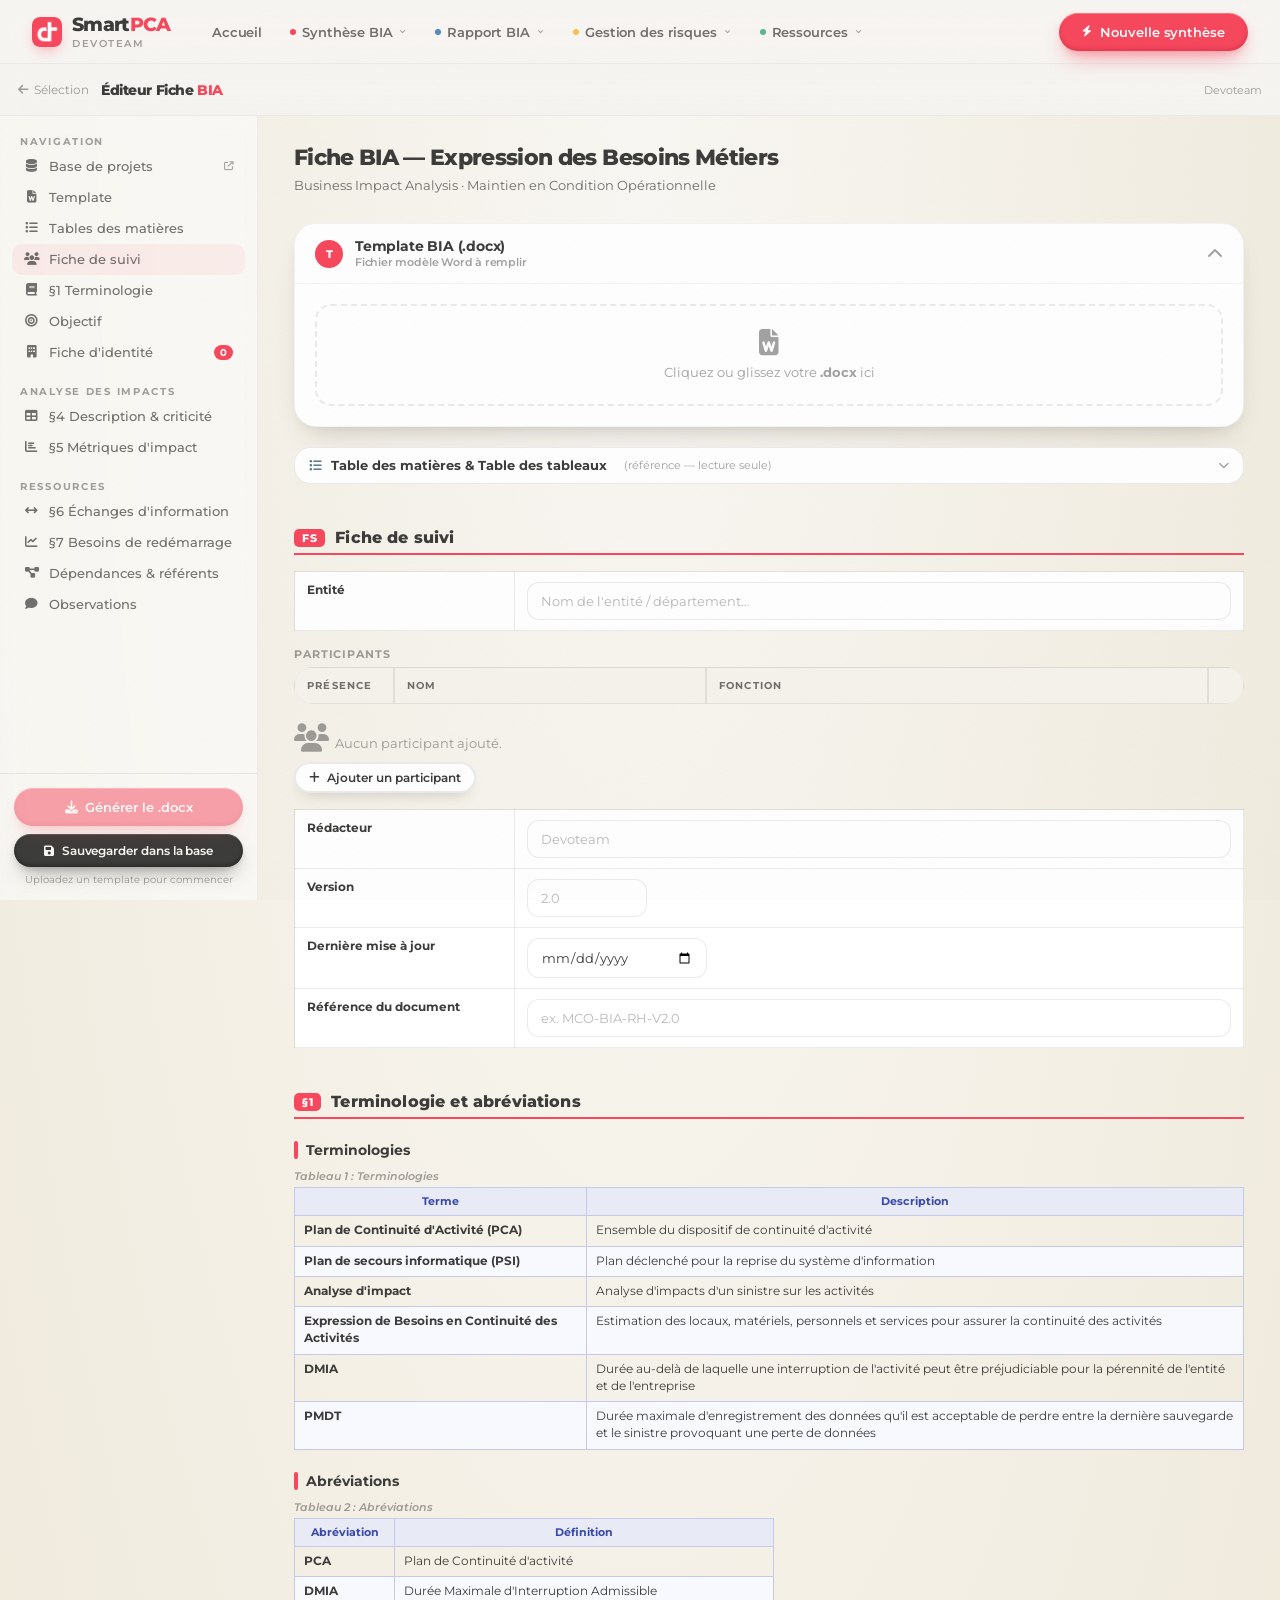
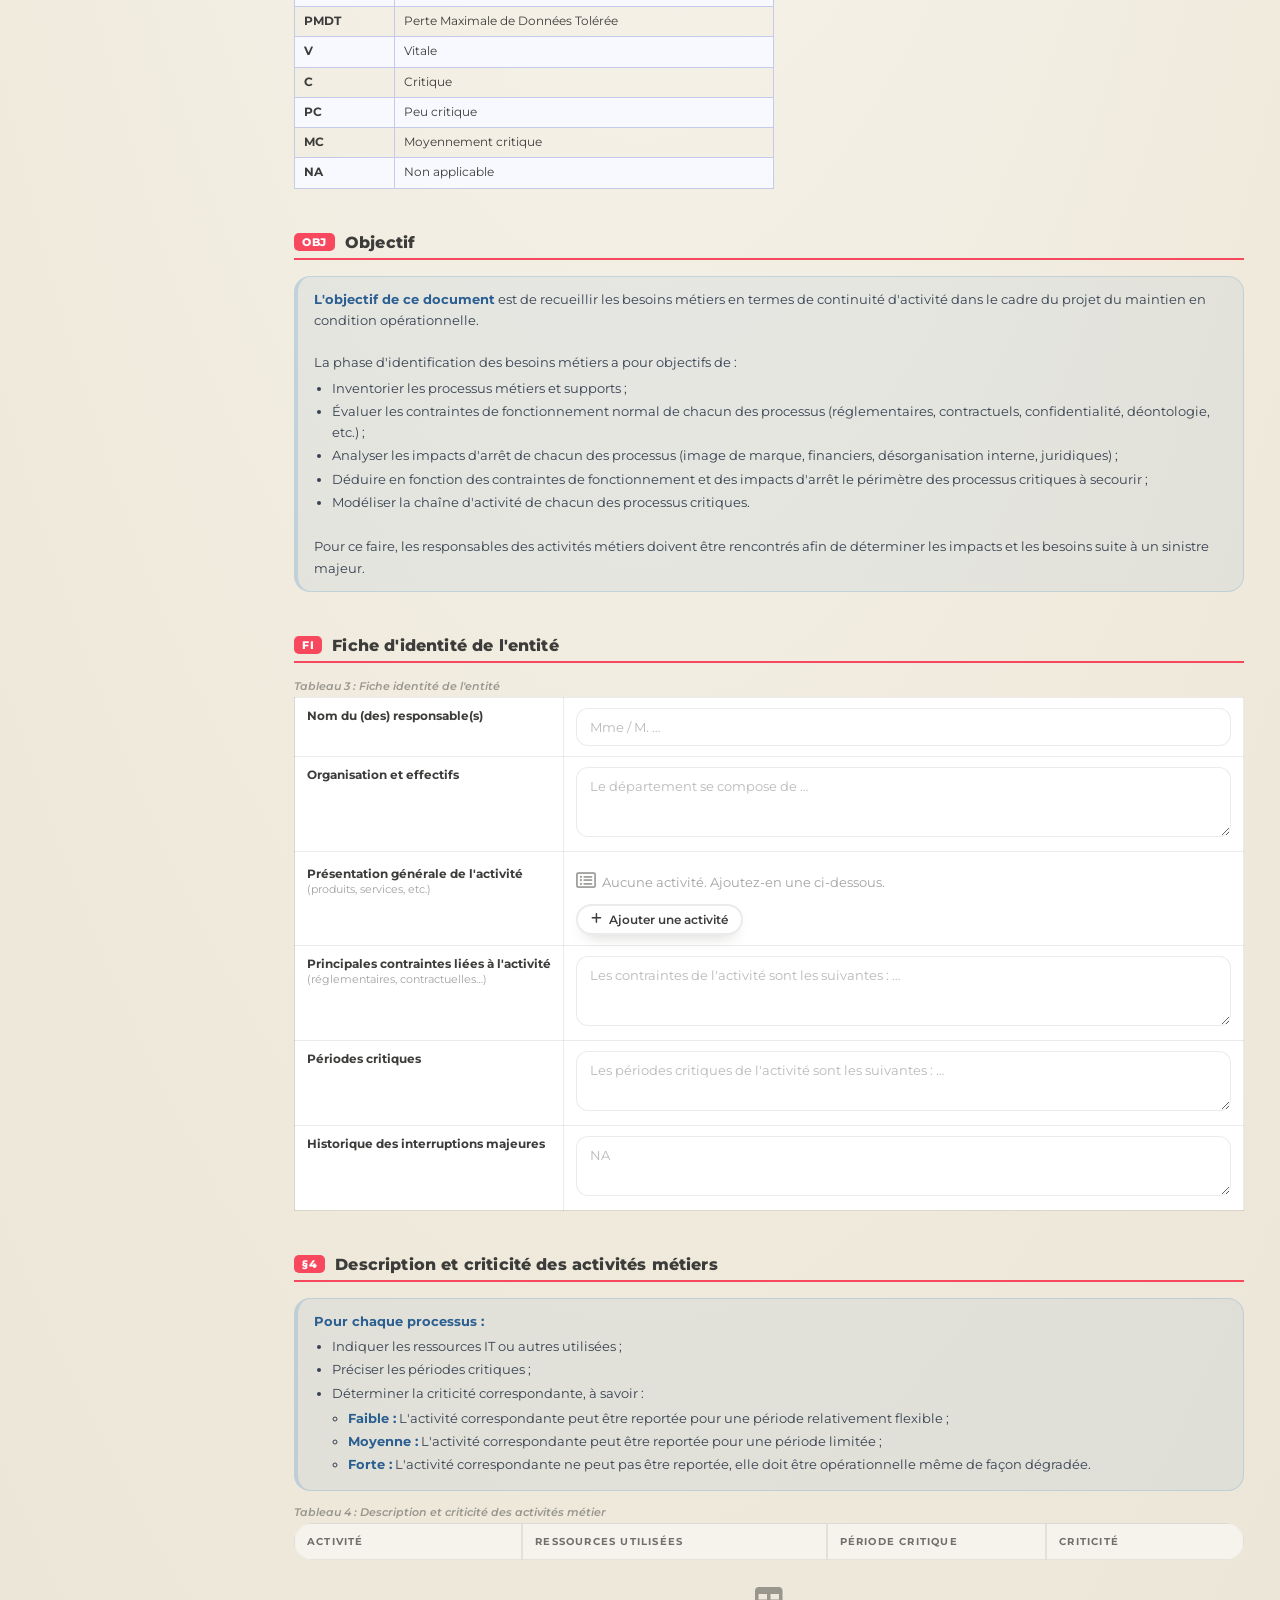
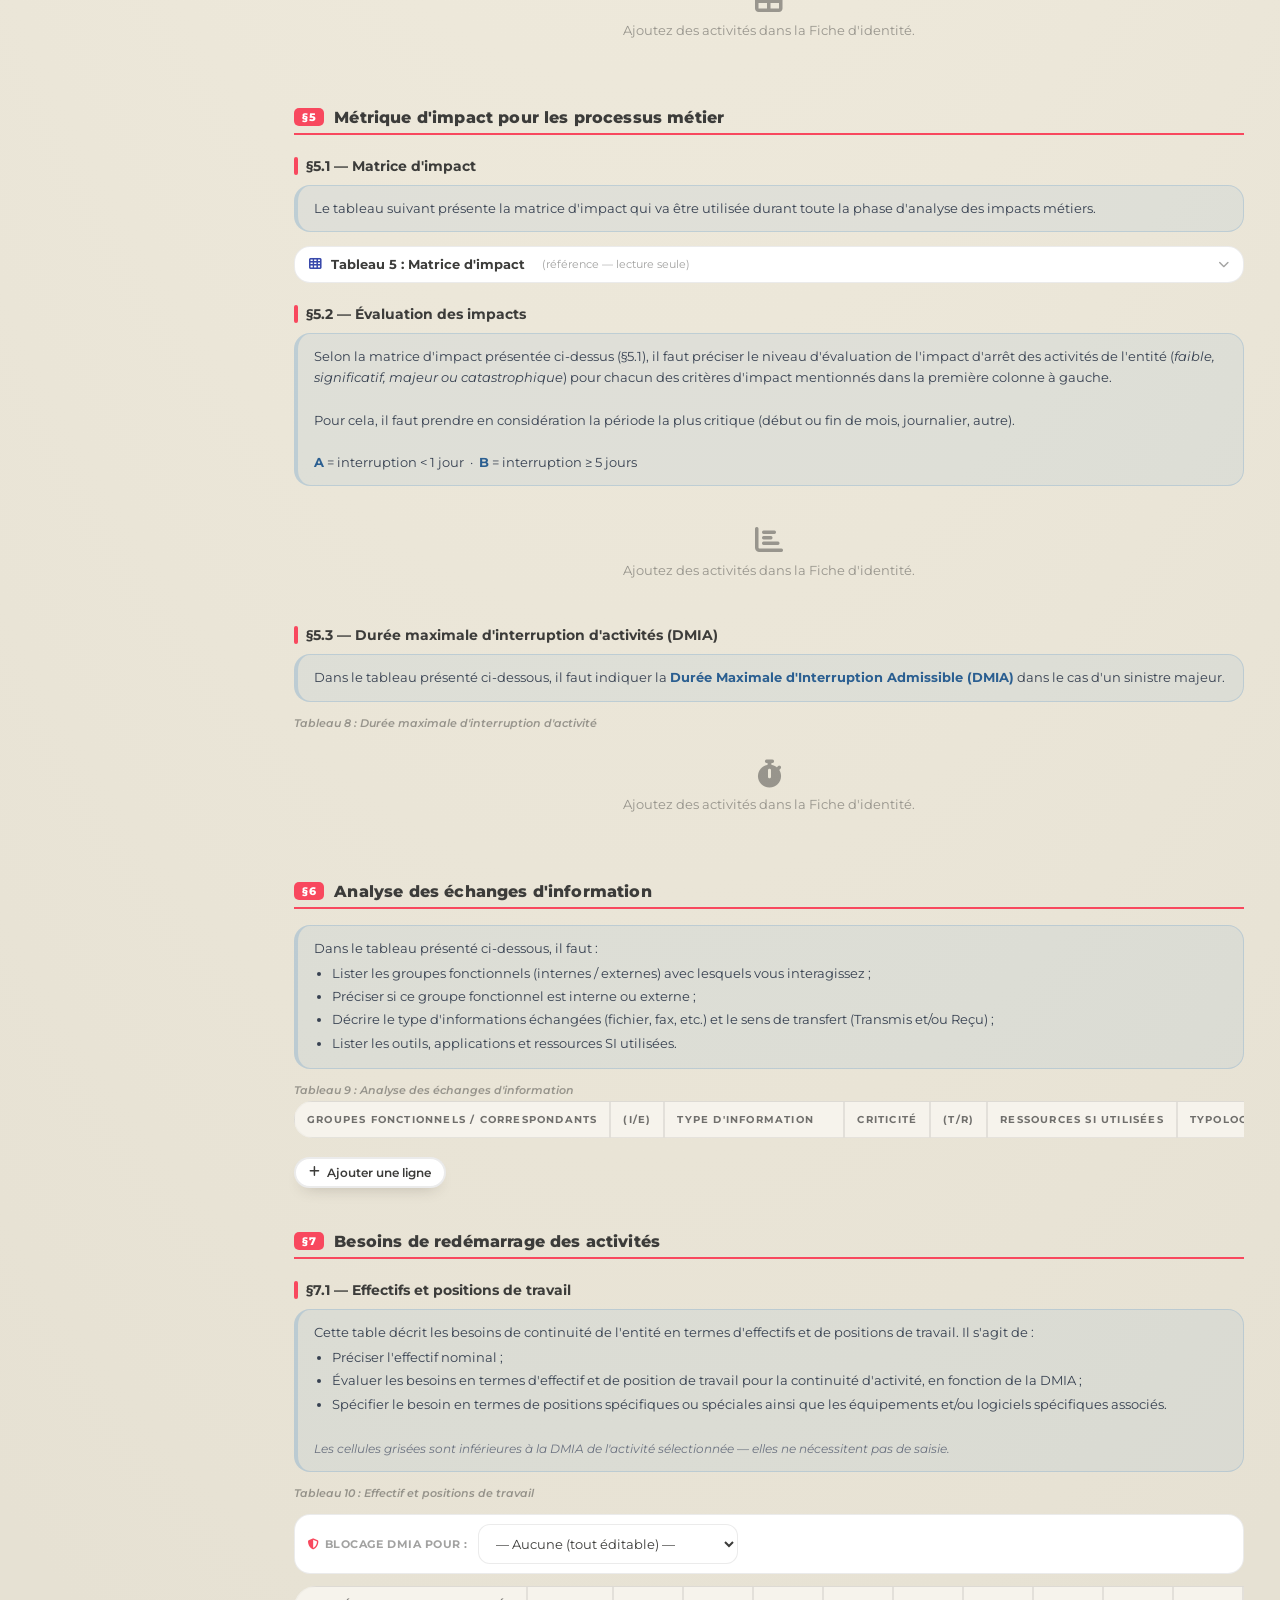
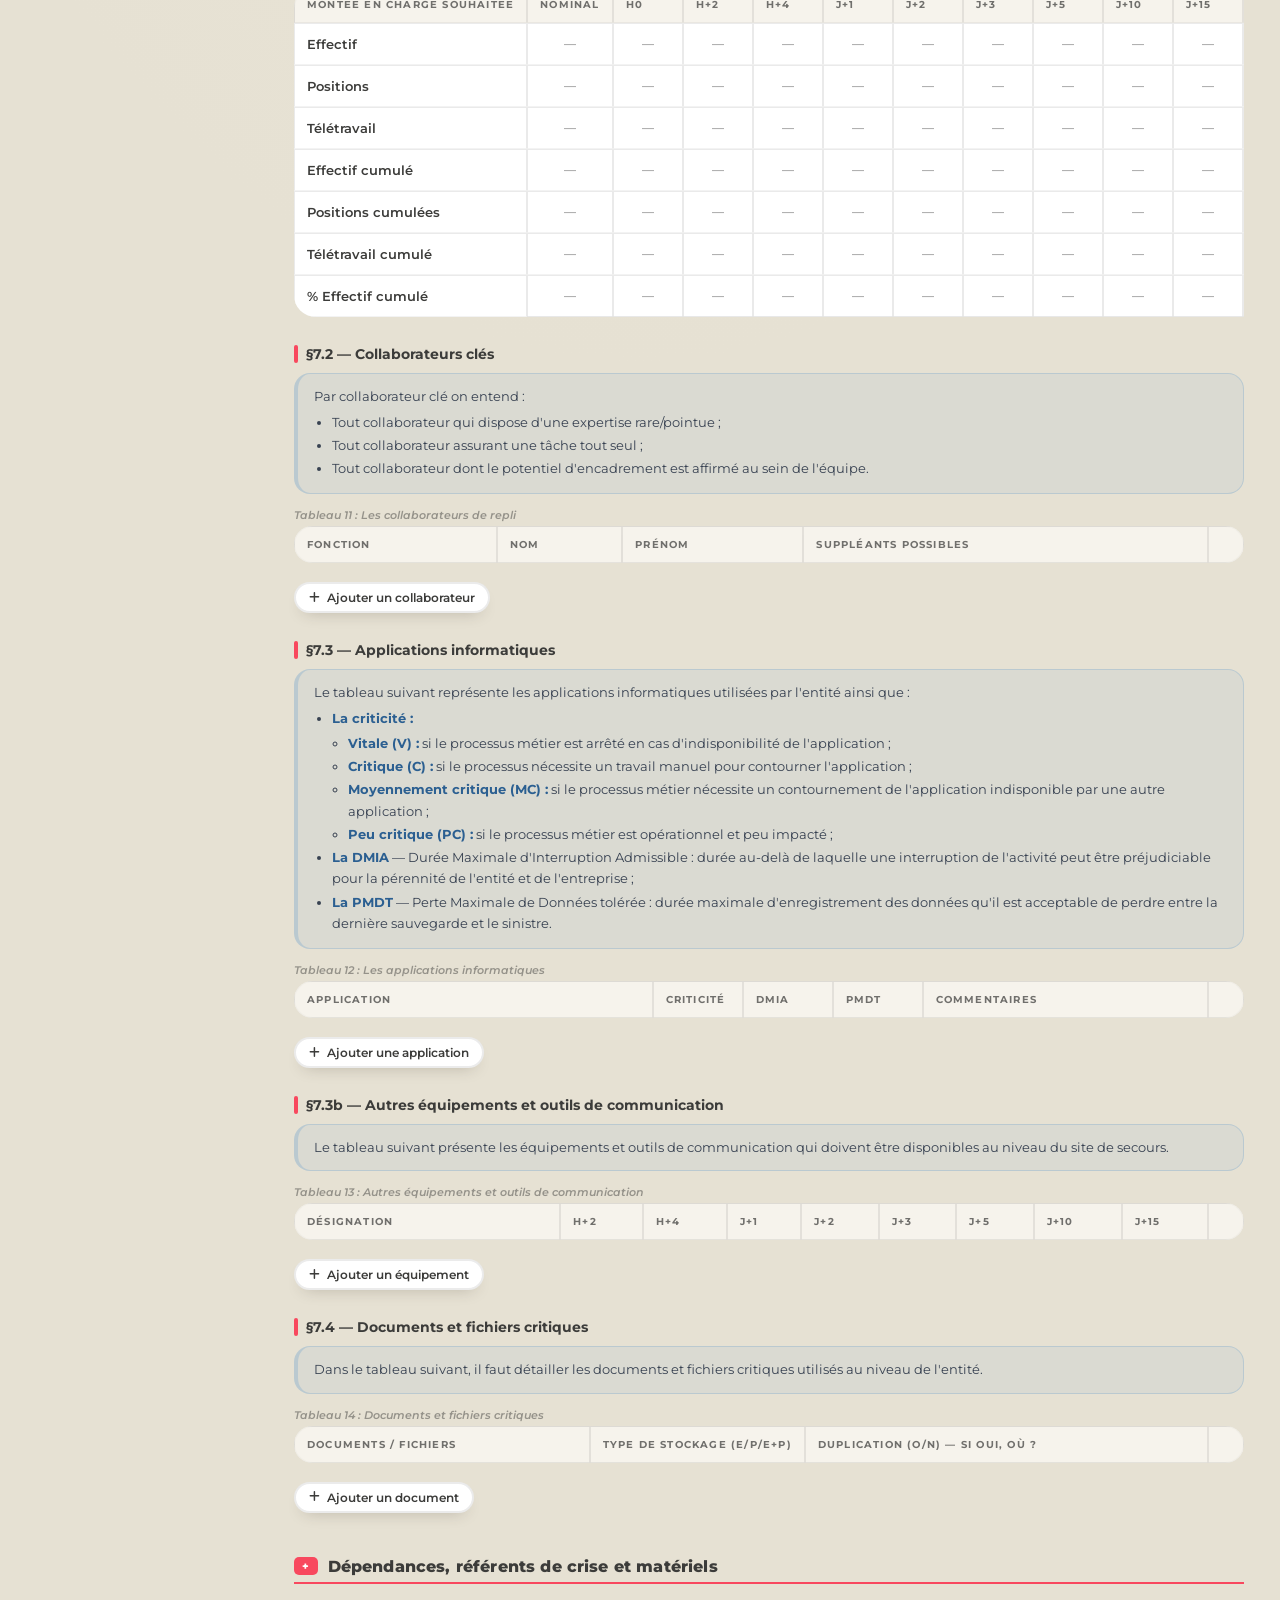
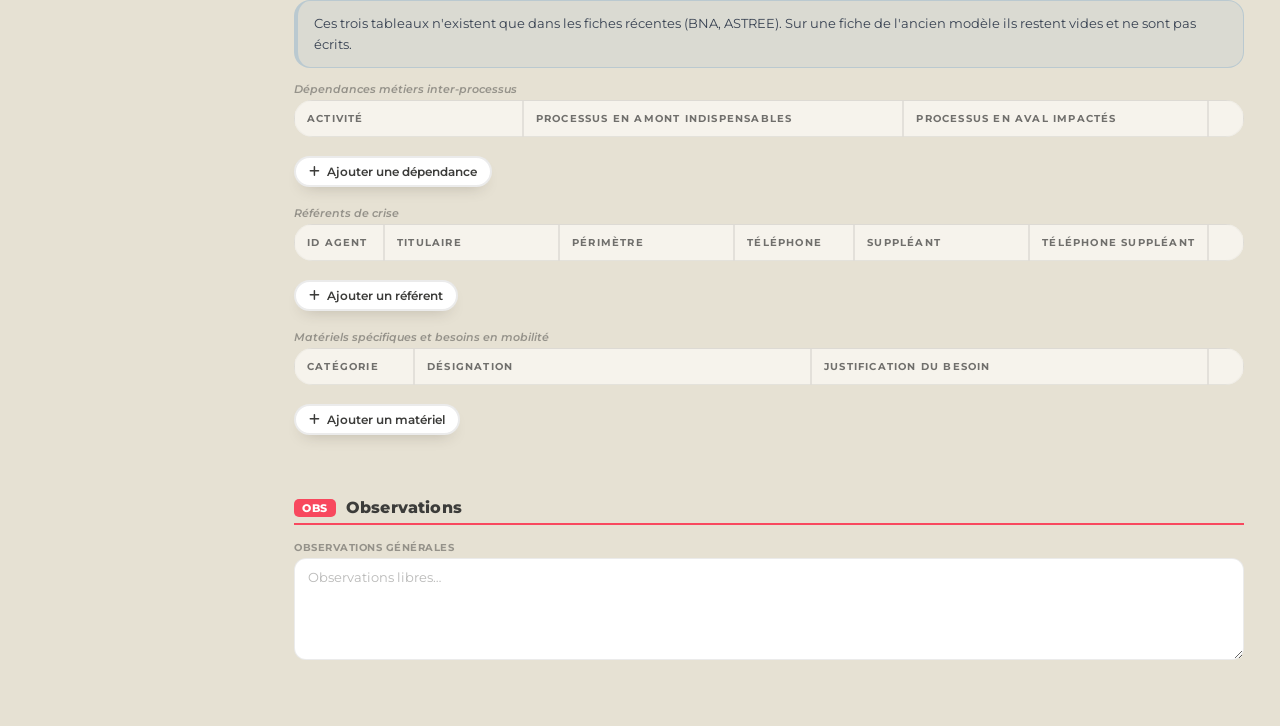
==== commit 9d846e96: "Composants internes : reprise des quatre pages à la charte La refonte précédente unifiait la barre, " ====
--- a/static/fiche-editor.html
+++ b/static/fiche-editor.html
@@ -382,6 +382,7 @@
     #sb   { top: calc(52px + var(--nav-h)) !important; }
     #main { margin-top: calc(52px + var(--nav-h)) !important; }
   </style>
+  <link rel="stylesheet" href="/static/css/smartpca-components.css" />
 </head>
 <body class="dv">
 <div class="dv-grain"></div>
--- a/static/css/smartpca-components.css
+++ b/static/css/smartpca-components.css
@@ -0,0 +1,624 @@
+/* ============================================================================
+   SmartPCA — composants internes
+   ----------------------------------------------------------------------------
+   Chargée APRÈS la feuille propre à chaque page, pour reprendre ses
+   composants sans toucher à son balisage ni à son JavaScript.
+
+   Deux temps :
+     1. les jetons hérités (--accent, --surface, --text…) sont remappés sur la
+        charte Devoteam — à eux seuls ils reprennent une grande partie des
+        écrans ;
+     2. les primitives — boutons, cartes, champs, tableaux — sont redessinées
+        pour rejoindre le reste de l'application.
+   ========================================================================== */
+
+/* ── 1. Remappage des jetons hérités ──────────────────────────────────────── */
+
+body.dv {
+  --bg:        transparent;
+  --surface:   #ffffff;
+  --panel:     rgba(255, 255, 255, 0.72);
+  --border:    var(--line);
+  --text:      var(--grey);
+  --muted:     var(--ink-mute);
+
+  --accent:    var(--poppy);
+  --accent-d:  var(--poppy-ink);
+  --accent-bg: var(--poppy-film);
+
+  /* Les couleurs d'appoint rejoignent les accents de la charte. */
+  --blue: var(--lagoon);   --blue-bg: rgba(74, 140, 202, 0.08);
+  --blue-border: rgba(74, 140, 202, 0.22);
+  --bank: var(--lagoon);   --bank-bg: rgba(74, 140, 202, 0.08);
+  --bank-border: rgba(74, 140, 202, 0.22);
+  --green: var(--mint);    --green-bg: rgba(90, 184, 145, 0.10);
+  --ins: var(--mint);      --ins-bg: rgba(90, 184, 145, 0.10);
+  --ins-border: rgba(90, 184, 145, 0.22);
+  --info-bg: rgba(74, 140, 202, 0.08);
+  --info-border: rgba(74, 140, 202, 0.22);
+  --info-text: #2b5f91;
+
+  --r:  16px;
+  --sh: var(--sh-card);
+}
+
+body.dv { color: var(--grey); }
+
+/* ── 2. Surfaces ──────────────────────────────────────────────────────────── */
+
+body.dv #panel-left,
+body.dv #panel-right,
+body.dv #browser,
+body.dv #sb {
+  background: rgba(255, 255, 255, 0.60);
+  border-color: var(--line-soft);
+  backdrop-filter: blur(10px);
+  -webkit-backdrop-filter: blur(10px);
+}
+
+body.dv .card,
+body.dv .sec-card,
+body.dv .mode-card,
+body.dv .act-card,
+body.dv #confirm-box,
+body.dv #save-modal,
+body.dv #alert-panel {
+  background: var(--white);
+  border: 1px solid var(--line-soft);
+  border-radius: var(--radius);
+  box-shadow: var(--sh-card);
+}
+
+/* Les cartes cliquables se soulèvent : la carte dit qu'elle est un bouton. */
+body.dv .sec-card,
+body.dv .mode-card {
+  transition: transform 0.45s var(--ease), box-shadow 0.45s var(--ease),
+              border-color 0.3s;
+  cursor: pointer;
+}
+body.dv .sec-card:hover,
+body.dv .mode-card:hover {
+  transform: translateY(-6px);
+  box-shadow: var(--sh-raise);
+  border-color: rgba(248, 72, 94, 0.28);
+}
+
+body.dv .card-hd,
+body.dv .cl-hd,
+body.dv .br-hd,
+body.dv .client-hd,
+body.dv .act-hd,
+body.dv .alert-hd {
+  border-bottom: 1px solid var(--line-soft);
+  font-weight: 600;
+  letter-spacing: -0.012em;
+  color: var(--grey);
+}
+
+/* ── 3. Boutons ───────────────────────────────────────────────────────────── */
+
+body.dv .btn-sm,
+body.dv .btn-open,
+body.dv .btn-gen,
+body.dv .btn-save,
+body.dv .btn-sm-ok,
+body.dv .btn-upload,
+body.dv .btn-del-confirm {
+  font-family: "Montserrat", sans-serif;
+  font-weight: 600;
+  letter-spacing: -0.005em;
+  border-radius: var(--radius-pill);
+  border: none;
+  cursor: pointer;
+  transition: transform 0.35s var(--ease), box-shadow 0.35s var(--ease),
+              background 0.25s;
+}
+
+/* Action principale : Red Poppy, employé avec parcimonie. */
+body.dv .btn-open,
+body.dv .btn-gen,
+body.dv .btn-save,
+body.dv .btn-sm-ok,
+body.dv .btn-upload,
+body.dv .btn-del-confirm {
+  background: var(--poppy);
+  color: var(--white);
+  box-shadow: 0 11px 20px -8px rgba(248, 72, 94, 0.52),
+              0 3px 7px -2px rgba(248, 72, 94, 0.26),
+              inset 0 1px 0 rgba(255, 255, 255, 0.26),
+              inset 0 -2px 4px rgba(170, 20, 40, 0.28);
+}
+body.dv .btn-open:hover,
+body.dv .btn-gen:hover,
+body.dv .btn-save:hover,
+body.dv .btn-sm-ok:hover,
+body.dv .btn-upload:hover,
+body.dv .btn-del-confirm:hover {
+  transform: translateY(-2px);
+  box-shadow: 0 17px 28px -10px rgba(248, 72, 94, 0.58),
+              0 5px 10px -3px rgba(248, 72, 94, 0.28),
+              inset 0 1px 0 rgba(255, 255, 255, 0.26),
+              inset 0 -2px 4px rgba(170, 20, 40, 0.28);
+}
+
+/* Action secondaire : blanc cerclé, elle ne dispute rien à la principale. */
+body.dv .btn-sm,
+body.dv .btn-cancel,
+body.dv .btn-sm-cancel,
+body.dv .btn-add,
+body.dv .btn-suggest {
+  background: var(--white);
+  color: var(--grey);
+  border-radius: var(--radius-pill);
+  box-shadow: 0 8px 16px -9px rgba(60, 50, 40, 0.28),
+              inset 0 0 0 1px var(--line);
+  font-family: "Montserrat", sans-serif;
+  font-weight: 600;
+  transition: transform 0.35s var(--ease), box-shadow 0.35s var(--ease);
+}
+body.dv .btn-sm:hover,
+body.dv .btn-cancel:hover,
+body.dv .btn-sm-cancel:hover,
+body.dv .btn-add:hover,
+body.dv .btn-suggest:hover {
+  transform: translateY(-2px);
+  box-shadow: 0 13px 22px -10px rgba(60, 50, 40, 0.32),
+              inset 0 0 0 1px rgba(248, 72, 94, 0.34);
+}
+
+/* Suppression : l'icône seule, qui ne rougit qu'au survol. */
+body.dv .btn-rm,
+body.dv .pc-del {
+  background: none;
+  border: none;
+  color: var(--ink-mute);
+  border-radius: 9px;
+  cursor: pointer;
+  transition: color 0.2s, background 0.2s;
+}
+body.dv .btn-rm:hover,
+body.dv .pc-del:hover {
+  color: var(--poppy);
+  background: var(--poppy-film);
+}
+
+/* ── 4. Champs de saisie ──────────────────────────────────────────────────── */
+
+body.dv input[type="text"],
+body.dv input[type="search"],
+body.dv input[type="number"],
+body.dv input[type="date"],
+body.dv select,
+body.dv textarea,
+body.dv .filter-sel,
+body.dv .br-search input,
+body.dv .dmia-search-wrap input {
+  font-family: "Montserrat", sans-serif;
+  font-size: 13px;
+  color: var(--grey);
+  background: var(--white);
+  border: 1px solid var(--line);
+  border-radius: 12px;
+  padding: 10px 13px;
+  transition: border-color 0.22s, box-shadow 0.22s, background 0.22s;
+}
+body.dv input[type="text"]::placeholder,
+body.dv input[type="search"]::placeholder,
+body.dv textarea::placeholder {
+  color: rgba(60, 60, 58, 0.36);
+}
+body.dv input[type="text"]:focus,
+body.dv input[type="search"]:focus,
+body.dv input[type="number"]:focus,
+body.dv select:focus,
+body.dv textarea:focus,
+body.dv .filter-sel:focus {
+  outline: none;
+  border-color: rgba(248, 72, 94, 0.55);
+  box-shadow: 0 0 0 3.5px var(--poppy-glow);
+}
+
+/* ── 5. Tableaux ──────────────────────────────────────────────────────────── */
+
+body.dv .bia-tbl,
+body.dv #montee-tbl {
+  border-collapse: separate;
+  border-spacing: 0;
+  width: 100%;
+  background: var(--white);
+  border-radius: var(--radius);
+  overflow: hidden;
+  box-shadow: inset 0 0 0 1px var(--line-soft);
+}
+body.dv .bia-tbl thead th,
+body.dv #montee-tbl thead th {
+  background: rgba(239, 234, 220, 0.55);
+  color: var(--ink-soft);
+  font-family: "Montserrat", sans-serif;
+  font-size: 10px;
+  font-weight: 700;
+  letter-spacing: 0.12em;
+  text-transform: uppercase;
+  padding: 11px 12px;
+  border-bottom: 1px solid var(--line-soft);
+  text-align: left;
+}
+body.dv .bia-tbl tbody td,
+body.dv #montee-tbl tbody td {
+  padding: 9px 12px;
+  border-bottom: 1px solid var(--line-soft);
+  font-size: 13px;
+  color: var(--grey);
+  vertical-align: middle;
+}
+body.dv .bia-tbl tbody tr:last-child td { border-bottom: none; }
+body.dv .bia-tbl tbody tr { transition: background 0.18s; }
+body.dv .bia-tbl tbody tr:hover { background: rgba(239, 234, 220, 0.38); }
+
+/* Dans un tableau, le champ se fond : la grille porte déjà la structure. */
+body.dv .bia-tbl input[type="text"],
+body.dv .bia-tbl select,
+body.dv .bia-tbl textarea {
+  width: 100%;
+  border: 1px solid transparent;
+  background: transparent;
+  border-radius: 8px;
+  padding: 7px 9px;
+  font-size: 12.5px;
+}
+body.dv .bia-tbl input[type="text"]:hover,
+body.dv .bia-tbl select:hover,
+body.dv .bia-tbl textarea:hover { border-color: var(--line); background: var(--white); }
+body.dv .bia-tbl input[type="text"]:focus,
+body.dv .bia-tbl select:focus,
+body.dv .bia-tbl textarea:focus { background: var(--white); }
+
+/* ── 6. Lignes de liste : projets, fichiers, clients ──────────────────────── */
+
+body.dv .pc-name,
+body.dv .file-row,
+body.dv .cl-node,
+body.dv .dmia-row,
+body.dv .client-grp {
+  border-radius: 14px;
+  transition: background 0.2s, transform 0.25s var(--ease), box-shadow 0.25s;
+}
+body.dv .file-row:hover,
+body.dv .dmia-row:hover {
+  background: var(--poppy-film);
+  transform: translateX(3px);
+}
+
+/* Carte de projet : le survol la décolle légèrement. */
+body.dv .pc-icon {
+  border-radius: 12px;
+  box-shadow: inset 0 1px 0 rgba(255, 255, 255, 0.4);
+}
+body.dv .pc-date,
+body.dv .file-date,
+body.dv .pc-meta {
+  font-size: 11px;
+  color: var(--ink-mute);
+  font-variant-numeric: tabular-nums;
+}
+
+/* ── 7. Pastilles et badges ───────────────────────────────────────────────── */
+
+body.dv .ft-badge,
+body.dv .act-chip,
+body.dv .client-cnt,
+body.dv .cl-cnt,
+body.dv .dmia-freq,
+body.dv .dmia-val {
+  border-radius: var(--radius-pill);
+  font-family: "Montserrat", sans-serif;
+  font-size: 10.5px;
+  font-weight: 600;
+  letter-spacing: 0.01em;
+  padding: 3px 10px;
+}
+body.dv .dmia-val {
+  background: var(--poppy-film);
+  color: var(--poppy-ink);
+  font-weight: 700;
+  font-variant-numeric: tabular-nums;
+}
+body.dv .ft-docx    { background: rgba(74, 140, 202, 0.10); color: #2b5f91; }
+body.dv .ft-editor  { background: rgba(90, 184, 145, 0.12); color: #2c7d59; }
+
+/* ── 8. Panneaux flottants ────────────────────────────────────────────────── */
+
+body.dv #toast {
+  border-radius: 14px;
+  font-family: "Montserrat", sans-serif;
+  font-weight: 500;
+  font-size: 13px;
+  box-shadow: 0 20px 38px -14px rgba(30, 24, 20, 0.42),
+              0 7px 14px -5px rgba(30, 24, 20, 0.2);
+}
+body.dv #confirm-overlay,
+body.dv #save-modal-overlay {
+  backdrop-filter: blur(5px);
+  -webkit-backdrop-filter: blur(5px);
+  background: rgba(40, 32, 28, 0.34);
+}
+body.dv #confirm-box,
+body.dv #save-modal {
+  border-radius: var(--radius-lg);
+  box-shadow: 0 34px 64px -22px rgba(30, 24, 20, 0.42),
+              0 12px 24px -10px rgba(30, 24, 20, 0.2);
+}
+
+body.dv #sync-hint-banner,
+body.dv #tip {
+  border-radius: 14px;
+  border: 1px solid var(--line-soft);
+  background: rgba(255, 255, 255, 0.78);
+  backdrop-filter: blur(10px);
+  -webkit-backdrop-filter: blur(10px);
+}
+
+/* ── 9. Navigation latérale de l'éditeur (sommaire du document) ───────────── */
+
+body.dv .sb-a {
+  border-radius: 10px;
+  font-family: "Montserrat", sans-serif;
+  font-size: 12.5px;
+  font-weight: 500;
+  color: var(--ink-soft);
+  transition: background 0.2s, color 0.2s, transform 0.2s var(--ease);
+}
+body.dv .sb-a:hover {
+  background: var(--poppy-film);
+  color: var(--grey);
+  transform: translateX(3px);
+}
+body.dv .sb-a.active {
+  background: var(--poppy-film);
+  color: var(--grey);
+  font-weight: 600;
+}
+body.dv .sb-lbl {
+  font-family: "Montserrat", sans-serif;
+  font-size: 9.5px;
+  font-weight: 700;
+  letter-spacing: 0.18em;
+  color: var(--ink-mute);
+}
+
+/* ── 10. Titres de page ───────────────────────────────────────────────────── */
+
+body.dv .doc-title,
+body.dv .tb-title,
+body.dv #topbar .title {
+  font-family: "Montserrat", sans-serif;
+  font-weight: 800;
+  letter-spacing: -0.03em;
+  color: var(--grey);
+}
+body.dv .doc-sub,
+body.dv .sec-desc,
+body.dv .mode-body {
+  color: var(--ink-soft);
+  line-height: 1.56;
+}
+
+/* Les zones de dépôt annoncent qu'on peut y glisser un fichier. */
+body.dv .drop,
+body.dv .dropzone,
+body.dv [class*="drop"] input[type="file"] + * {
+  border-radius: var(--radius);
+}
+
+/* ── 11. État vide ────────────────────────────────────────────────────────── */
+
+body.dv .empty,
+body.dv .br-empty {
+  color: var(--ink-mute);
+  font-size: 13px;
+  text-align: center;
+  padding: 26px 18px;
+}
+
+/* ── 12. Cartes de projet (base de projets) ───────────────────────────────── */
+
+body.dv .proj-card {
+  background: var(--white);
+  border: 1px solid var(--line-soft);
+  border-radius: 18px;
+  box-shadow: 0 10px 20px -12px rgba(60, 50, 40, 0.20),
+              inset 0 1px 0 rgba(255, 255, 255, 0.7);
+  transition: transform 0.4s var(--ease), box-shadow 0.4s var(--ease),
+              border-color 0.3s;
+}
+body.dv .proj-card:hover {
+  transform: translateY(-4px);
+  box-shadow: 0 20px 34px -16px rgba(60, 50, 40, 0.28),
+              0 7px 14px -6px rgba(60, 50, 40, 0.12);
+  border-color: rgba(248, 72, 94, 0.26);
+}
+body.dv .proj-grid { gap: 14px; }
+
+body.dv .client-grp {
+  background: rgba(255, 255, 255, 0.46);
+  border: 1px solid var(--line-soft);
+  border-radius: var(--radius);
+  overflow: hidden;
+}
+body.dv .client-hd {
+  background: rgba(239, 234, 220, 0.5);
+  font-size: 12.5px;
+  font-weight: 600;
+  color: var(--grey);
+}
+body.dv .client-cnt {
+  background: var(--white);
+  color: var(--ink-mute);
+  box-shadow: inset 0 0 0 1px var(--line-soft);
+}
+
+/* L'icône de document porte la couleur du type : fiche ou synthèse. */
+body.dv .pc-icon.fiche    { background: rgba(74, 140, 202, 0.12); color: #2b5f91; }
+body.dv .pc-icon.synthese { background: rgba(90, 184, 145, 0.14); color: #2c7d59; }
+body.dv .pc-name { font-weight: 600; font-size: 13px; line-height: 1.38; color: var(--grey); }
+
+/* ── 13. Navigateur de fiches (sélecteur) ─────────────────────────────────── */
+
+body.dv .cl-node {
+  border: 1px solid var(--line-soft);
+  border-radius: 14px;
+  background: rgba(255, 255, 255, 0.5);
+  overflow: hidden;
+}
+body.dv .cl-hd { background: rgba(239, 234, 220, 0.46); font-size: 12.5px; }
+body.dv .file-row {
+  border-bottom: 1px solid var(--line-soft);
+  cursor: pointer;
+}
+body.dv .file-row:last-child { border-bottom: none; }
+body.dv .file-name { font-size: 12.5px; font-weight: 500; color: var(--grey); }
+
+body.dv .mode-ic, body.dv .sec-icon {
+  border-radius: 14px;
+  box-shadow: inset 0 1px 0 rgba(255, 255, 255, 0.45);
+}
+
+/* ── 14. Cartes d'activité (éditeur) ──────────────────────────────────────── */
+
+body.dv .act-card { border-radius: 18px; }
+body.dv .act-hd { background: rgba(239, 234, 220, 0.4); }
+body.dv .act-chip {
+  background: var(--poppy-film);
+  color: var(--poppy-ink);
+}
+body.dv .act-dot { box-shadow: 0 0 0 3px rgba(248, 72, 94, 0.12); }
+
+/* ── 15. Alertes ──────────────────────────────────────────────────────────── */
+
+body.dv .alert-item {
+  border-radius: 12px;
+  border: 1px solid var(--line-soft);
+  background: var(--white);
+  transition: border-color 0.25s, transform 0.25s var(--ease);
+}
+body.dv .alert-item:hover {
+  border-color: rgba(248, 72, 94, 0.3);
+  transform: translateX(3px);
+}
+
+/* ── 16. Une seule action principale par écran ────────────────────────────── */
+/* La charte veut le Red Poppy employé avec parcimonie. Deux boutons rouges
+   côte à côte se disputent l'attention : « Générer le .docx » reste l'appel
+   à l'action, « Sauvegarder dans la base » passe en Dark Grey. */
+
+body.dv .btn-save {
+  background: var(--grey);
+  color: #faf8f4;
+  box-shadow: 0 11px 20px -8px rgba(60, 60, 58, 0.5),
+              0 3px 7px -2px rgba(60, 60, 58, 0.26),
+              inset 0 1px 0 rgba(255, 255, 255, 0.14),
+              inset 0 -2px 4px rgba(0, 0, 0, 0.32);
+}
+body.dv .btn-save:hover {
+  background: #2e2e2c;
+  box-shadow: 0 17px 28px -10px rgba(60, 60, 58, 0.55),
+              0 5px 10px -3px rgba(60, 60, 58, 0.28),
+              inset 0 1px 0 rgba(255, 255, 255, 0.14),
+              inset 0 -2px 4px rgba(0, 0, 0, 0.32);
+}
+
+/* ── 17. Lisibilité des cellules ──────────────────────────────────────────── */
+/* Les libellés d'activité et les listes de processus tiennent sur plusieurs
+   lignes : les tronquer obligeait à cliquer dans chaque cellule pour lire. */
+
+body.dv .bia-tbl td { white-space: normal; word-break: break-word; }
+body.dv .bia-tbl textarea {
+  min-height: 62px;
+  line-height: 1.45;
+  resize: vertical;
+}
+body.dv .bia-tbl input[type="text"] { text-overflow: ellipsis; }
+
+/* ── 18. Primitives de l'application principale ───────────────────────────── */
+
+/* Appel à l'action : la pilule, comme partout ailleurs. */
+body.dv .btn-gold,
+body.dv .risk-gen-btn {
+  background: var(--poppy);
+  color: var(--white);
+  border: none;
+  border-radius: var(--radius-pill);
+  font-family: "Montserrat", sans-serif;
+  font-weight: 600;
+  letter-spacing: -0.005em;
+  box-shadow: 0 11px 20px -8px rgba(248, 72, 94, 0.52),
+              0 3px 7px -2px rgba(248, 72, 94, 0.26),
+              inset 0 1px 0 rgba(255, 255, 255, 0.26),
+              inset 0 -2px 4px rgba(170, 20, 40, 0.28);
+  transition: transform 0.35s var(--ease), box-shadow 0.35s var(--ease);
+}
+body.dv .btn-gold:hover,
+body.dv .risk-gen-btn:hover { transform: translateY(-2px); }
+
+body.dv .btn-ghost,
+body.dv .qz-btn-ghost,
+body.dv .ra-btn-ghost,
+body.dv .gf-tab-btn,
+body.dv .zoom-add-btn {
+  background: var(--white);
+  color: var(--grey);
+  border: none;
+  border-radius: var(--radius-pill);
+  font-family: "Montserrat", sans-serif;
+  font-weight: 600;
+  box-shadow: 0 8px 16px -9px rgba(60, 50, 40, 0.28),
+              inset 0 0 0 1px var(--line);
+  transition: transform 0.35s var(--ease), box-shadow 0.35s var(--ease);
+}
+body.dv .btn-ghost:hover,
+body.dv .qz-btn-ghost:hover,
+body.dv .ra-btn-ghost:hover,
+body.dv .gf-tab-btn:hover,
+body.dv .zoom-add-btn:hover {
+  transform: translateY(-2px);
+  box-shadow: 0 13px 22px -10px rgba(60, 50, 40, 0.32),
+              inset 0 0 0 1px rgba(248, 72, 94, 0.34);
+}
+
+/* Carte de tableau de bord en tête d'étape. */
+body.dv .tdb-card {
+  background: rgba(255, 255, 255, 0.64);
+  border: 1px solid var(--line-soft);
+  border-radius: var(--radius-lg);
+  box-shadow: var(--sh-card);
+  backdrop-filter: blur(10px);
+  -webkit-backdrop-filter: blur(10px);
+}
+
+/* Zone de dépôt : elle doit dire qu'on peut y glisser un fichier. */
+body.dv .drop-zone {
+  border: 1.5px dashed rgba(60, 60, 58, 0.22);
+  border-radius: var(--radius);
+  background: rgba(255, 255, 255, 0.5);
+  transition: border-color 0.28s, background 0.28s, transform 0.28s var(--ease);
+}
+body.dv .drop-zone:hover,
+body.dv .drop-zone.dragover {
+  border-color: rgba(248, 72, 94, 0.5);
+  background: var(--poppy-film);
+}
+body.dv .drop-zone-title {
+  font-family: "Montserrat", sans-serif;
+  font-weight: 700;
+  letter-spacing: -0.02em;
+  color: var(--grey);
+}
+body.dv .drop-zone-sub,
+body.dv .drop-zone-instruction { color: var(--ink-mute); }
+
+/* En-tête de page. */
+body.dv .pg-title { font-family: "Montserrat", sans-serif; font-weight: 700;
+                    letter-spacing: -0.032em; color: var(--grey); }
+body.dv .pg-title strong { font-weight: 800; color: var(--poppy); }
+body.dv .pg-desc  { color: var(--ink-soft); line-height: 1.62; }
+body.dv .pg-label { color: var(--poppy); font-weight: 700; letter-spacing: 0.2em; }
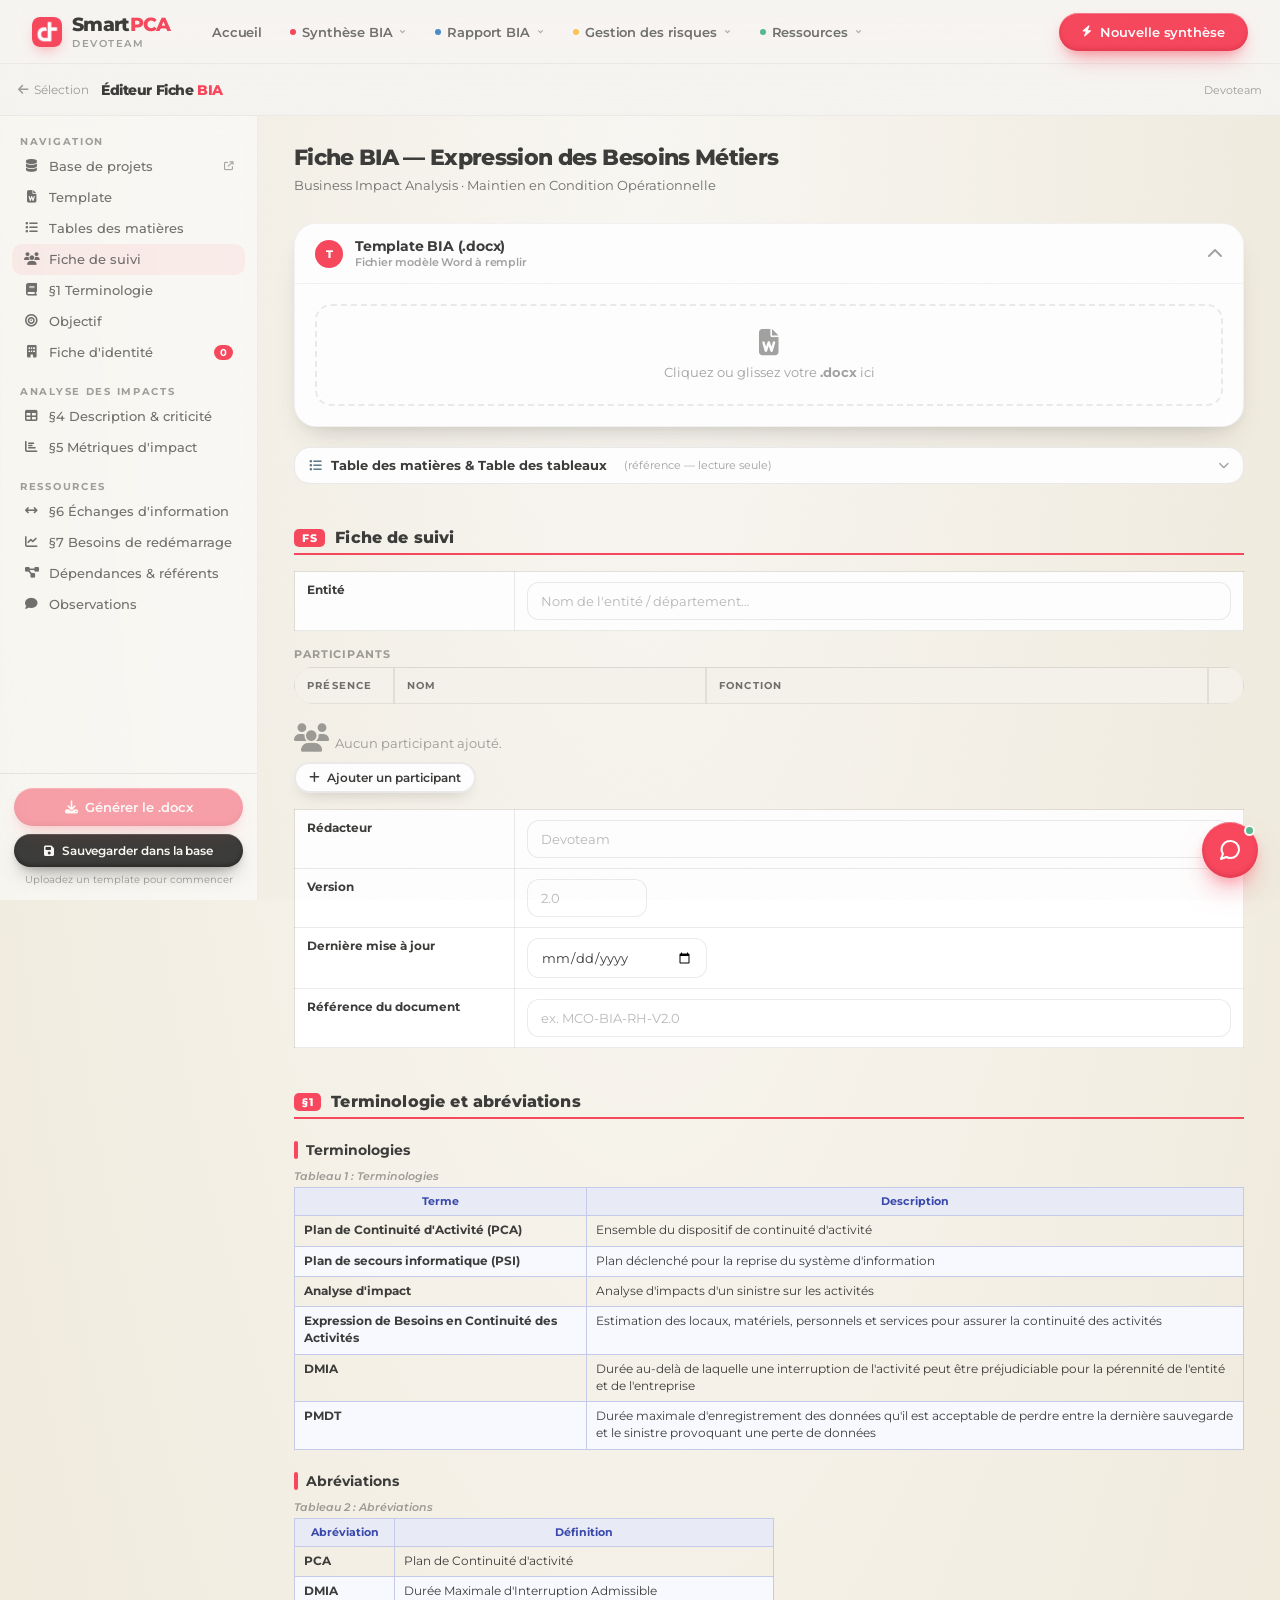
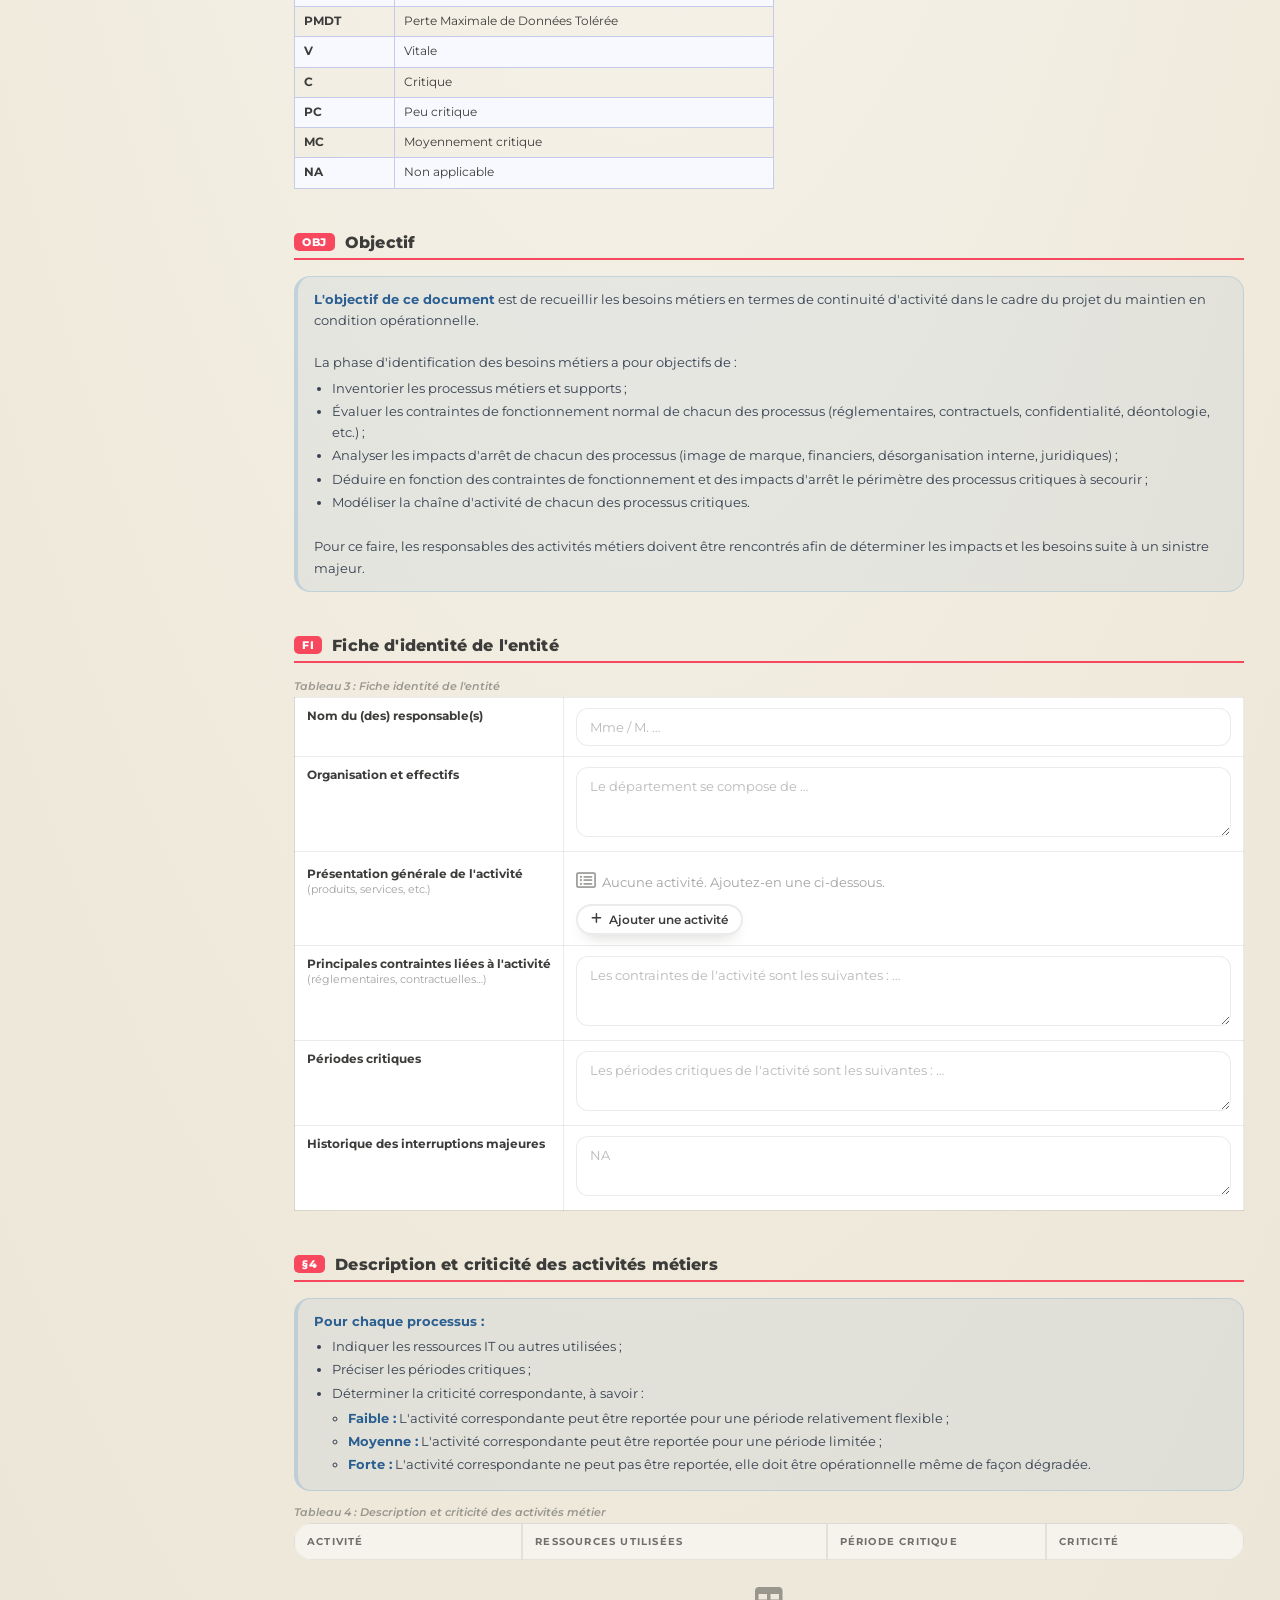
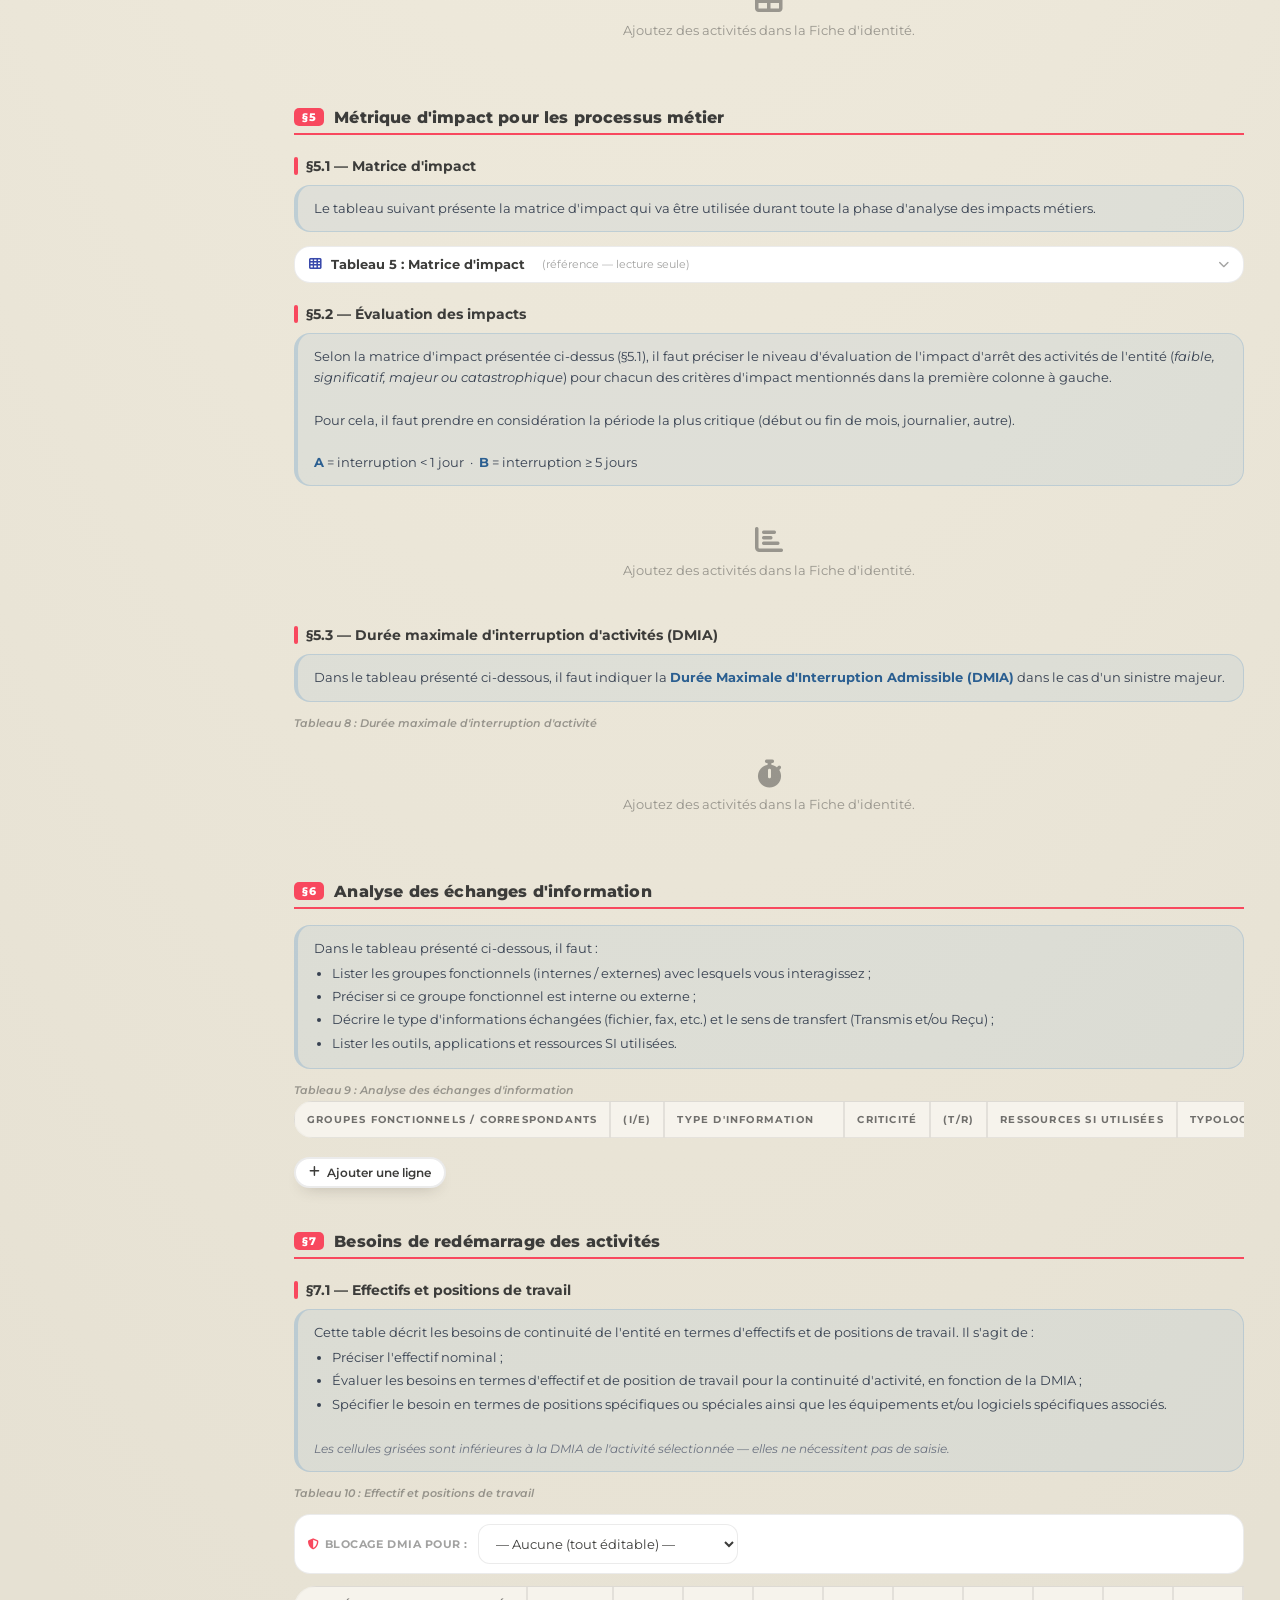
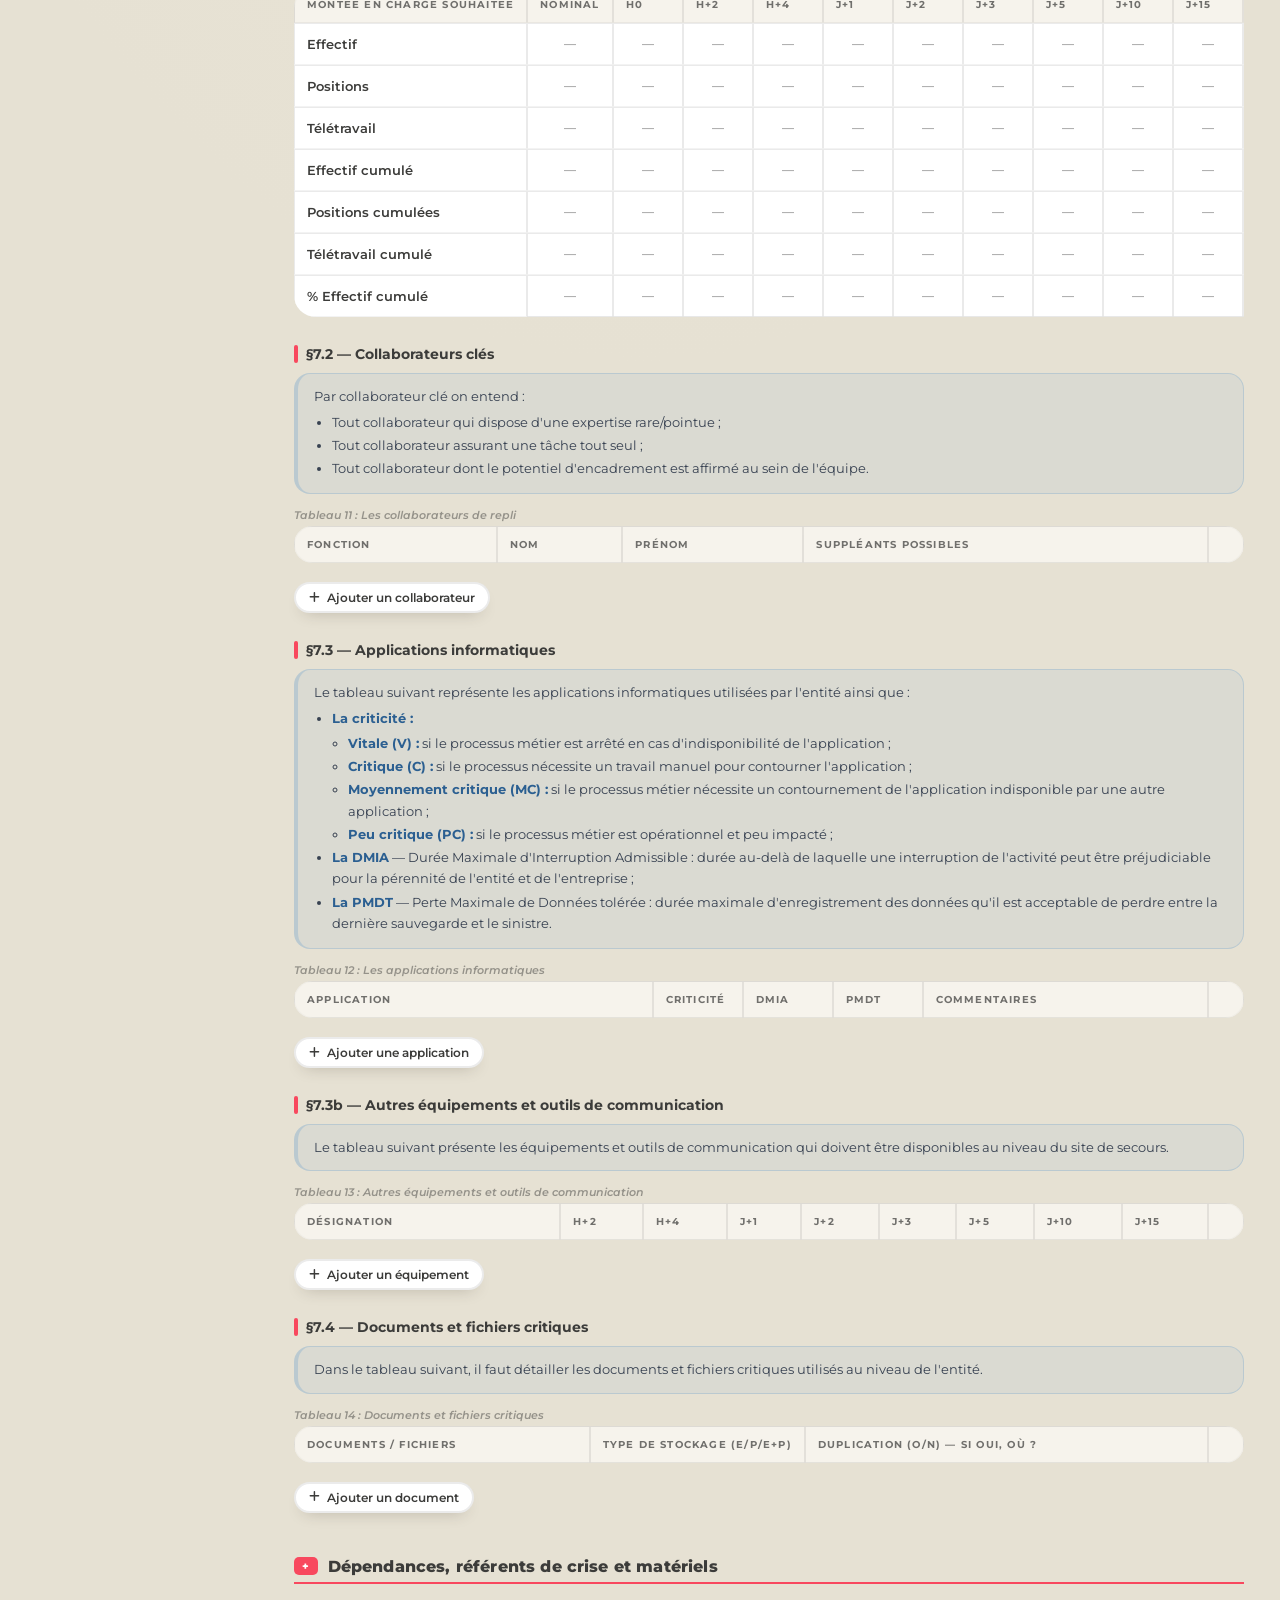
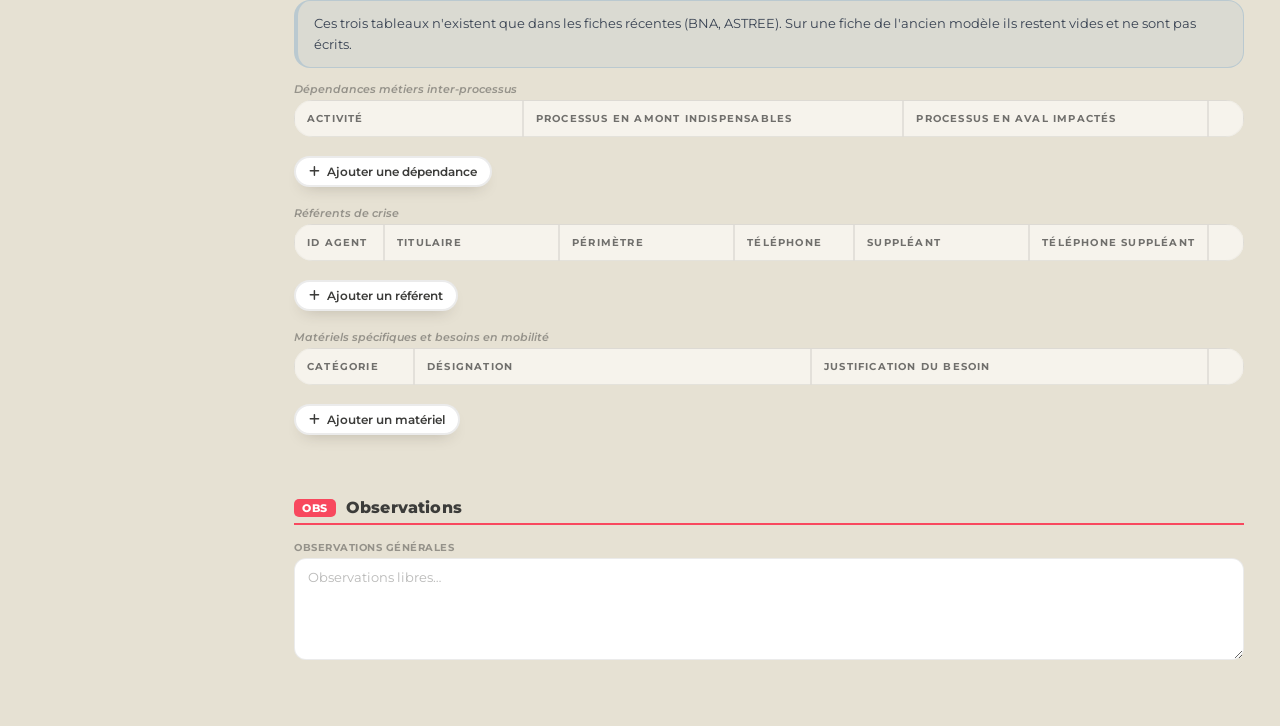
==== commit 322d958f: "Assistant : répond, navigue, ouvre les documents et présente les pages Une bulle en bas à droite ouv" ====
--- a/static/fiche-editor.html
+++ b/static/fiche-editor.html
@@ -383,6 +383,8 @@
     #main { margin-top: calc(52px + var(--nav-h)) !important; }
   </style>
   <link rel="stylesheet" href="/static/css/smartpca-components.css" />
+  <link rel="stylesheet" href="/static/css/agent.css" />
+  <script src="/static/js/agent.js" defer></script>
 </head>
 <body class="dv">
 <div class="dv-grain"></div>
--- a/static/css/agent.css
+++ b/static/css/agent.css
@@ -0,0 +1,220 @@
+/* ============================================================================
+   SmartPCA — l'assistant
+   Bulle, fenêtre de discussion, visite guidée.
+   ========================================================================== */
+
+.dv-ag-bulle {
+  position: fixed;
+  right: 22px; bottom: 22px;
+  z-index: 9500;
+  width: 56px; height: 56px;
+  border: none; border-radius: 50%;
+  background: var(--poppy);
+  color: var(--white);
+  cursor: pointer;
+  display: flex; align-items: center; justify-content: center;
+  box-shadow: 0 16px 30px -10px rgba(248, 72, 94, 0.6),
+              0 6px 12px -3px rgba(248, 72, 94, 0.3),
+              inset 0 1px 0 rgba(255, 255, 255, 0.28),
+              inset 0 -2px 5px rgba(170, 20, 40, 0.3);
+  transition: transform 0.4s var(--ease), box-shadow 0.4s var(--ease);
+}
+.dv-ag-bulle svg { width: 24px; height: 24px; }
+.dv-ag-bulle:hover { transform: translateY(-3px) scale(1.04); }
+.dv-ag-bulle.actif { transform: scale(0.92); }
+
+/* La pastille signale que l'assistant reconnaît la page affichée. */
+.dv-ag-pastille {
+  position: absolute; top: 3px; right: 3px;
+  width: 11px; height: 11px; border-radius: 50%;
+  background: var(--mint);
+  border: 2px solid #faf8f4;
+}
+
+.dv-ag-panneau {
+  position: fixed;
+  right: 22px; bottom: 90px;
+  z-index: 9500;
+  width: min(372px, calc(100vw - 32px));
+  height: min(520px, calc(100vh - 140px));
+  background: rgba(255, 255, 255, 0.98);
+  backdrop-filter: blur(18px);
+  -webkit-backdrop-filter: blur(18px);
+  border: 1px solid var(--line-soft);
+  border-radius: 20px;
+  box-shadow: 0 30px 60px -22px rgba(60, 50, 40, 0.38),
+              0 12px 24px -10px rgba(60, 50, 40, 0.18);
+  display: flex; flex-direction: column;
+  overflow: hidden;
+  opacity: 0; visibility: hidden;
+  transform: translateY(14px) scale(0.97);
+  transform-origin: bottom right;
+  transition: opacity 0.3s var(--ease), transform 0.3s var(--ease), visibility 0.3s;
+}
+.dv-ag-panneau.open { opacity: 1; visibility: visible; transform: none; }
+
+.dv-ag-tete {
+  display: flex; align-items: center; gap: 10px;
+  padding: 13px 14px;
+  border-bottom: 1px solid var(--line-soft);
+  background: rgba(239, 234, 220, 0.42);
+  flex-shrink: 0;
+}
+.dv-ag-tete img { width: 28px; height: 28px; border-radius: 8px; }
+.dv-ag-tete-txt { flex: 1; line-height: 1.25; min-width: 0; }
+.dv-ag-tete-txt strong {
+  display: block; font-size: 13.5px; font-weight: 700;
+  letter-spacing: -0.02em; color: var(--grey);
+}
+.dv-ag-tete-txt span {
+  display: block; font-size: 10.5px; color: var(--ink-mute);
+  overflow: hidden; text-overflow: ellipsis; white-space: nowrap;
+}
+.dv-ag-fermer {
+  background: none; border: none; cursor: pointer; padding: 6px;
+  border-radius: 8px; color: var(--ink-mute); display: flex;
+}
+.dv-ag-fermer svg { width: 15px; height: 15px; }
+.dv-ag-fermer:hover { background: rgba(60, 60, 58, 0.07); color: var(--grey); }
+
+.dv-ag-fil {
+  flex: 1; overflow-y: auto; padding: 14px;
+  display: flex; flex-direction: column; gap: 9px;
+}
+
+.dv-ag-msg {
+  max-width: 86%;
+  padding: 9px 13px;
+  border-radius: 15px;
+  font-size: 13px;
+  line-height: 1.52;
+  white-space: pre-wrap;
+  word-break: break-word;
+}
+.dv-ag-msg.ag {
+  background: rgba(239, 234, 220, 0.6); color: var(--grey);
+  align-self: flex-start; border-bottom-left-radius: 5px;
+}
+.dv-ag-msg.moi {
+  background: var(--poppy); color: var(--white);
+  align-self: flex-end; border-bottom-right-radius: 5px;
+}
+.dv-ag-msg.erreur { background: var(--poppy-film); color: var(--poppy-ink); }
+
+.dv-ag-points { display: inline-flex; gap: 4px; align-items: center; height: 16px; }
+.dv-ag-points i {
+  width: 6px; height: 6px; border-radius: 50%;
+  background: var(--ink-mute); animation: dvAgSaut 1.1s infinite;
+}
+.dv-ag-points i:nth-child(2) { animation-delay: 0.15s; }
+.dv-ag-points i:nth-child(3) { animation-delay: 0.30s; }
+@keyframes dvAgSaut {
+  0%, 60%, 100% { opacity: 0.3; transform: translateY(0); }
+  30%           { opacity: 1;   transform: translateY(-4px); }
+}
+
+.dv-ag-fichiers { display: flex; flex-direction: column; gap: 6px; align-self: stretch; }
+.dv-ag-fichier {
+  text-align: left; background: var(--white); border: 1px solid var(--line-soft);
+  border-radius: 12px; padding: 9px 11px; cursor: pointer; font-family: inherit;
+  transition: border-color 0.2s, transform 0.2s var(--ease);
+}
+.dv-ag-fichier:hover { border-color: rgba(248, 72, 94, 0.4); transform: translateX(3px); }
+.dv-ag-fichier .n {
+  display: block; font-size: 12px; font-weight: 600;
+  color: var(--grey); line-height: 1.35;
+}
+.dv-ag-fichier .m {
+  display: block; font-size: 10.5px; color: var(--ink-mute); margin-top: 2px;
+}
+
+.dv-ag-suggestions { display: flex; flex-wrap: wrap; gap: 6px; padding: 0 14px 10px; }
+.dv-ag-sug {
+  font-family: inherit; font-size: 11.5px; font-weight: 500;
+  background: var(--white); color: var(--ink-soft);
+  border: none; border-radius: 999px; padding: 6px 12px; cursor: pointer;
+  box-shadow: inset 0 0 0 1px var(--line);
+  transition: color 0.2s, box-shadow 0.2s;
+}
+.dv-ag-sug:hover { color: var(--grey); box-shadow: inset 0 0 0 1px rgba(248, 72, 94, 0.4); }
+
+.dv-ag-saisie {
+  display: flex; gap: 8px; padding: 11px 13px;
+  border-top: 1px solid var(--line-soft); flex-shrink: 0;
+}
+.dv-ag-saisie input {
+  flex: 1; font-family: inherit; font-size: 13px; color: var(--grey);
+  border: 1px solid var(--line); border-radius: 999px; padding: 9px 14px;
+  background: var(--white); transition: border-color 0.2s, box-shadow 0.2s;
+}
+.dv-ag-saisie input:focus {
+  outline: none; border-color: rgba(248, 72, 94, 0.5);
+  box-shadow: 0 0 0 3px var(--poppy-glow);
+}
+.dv-ag-saisie button {
+  width: 38px; height: 38px; border: none; border-radius: 50%; flex-shrink: 0;
+  background: var(--poppy); color: var(--white); cursor: pointer;
+  display: flex; align-items: center; justify-content: center;
+  box-shadow: 0 8px 16px -7px rgba(248, 72, 94, 0.6);
+  transition: transform 0.3s var(--ease);
+}
+.dv-ag-saisie button svg { width: 15px; height: 15px; }
+.dv-ag-saisie button:hover { transform: scale(1.07); }
+
+/* ── Visite guidée ──────────────────────────────────────────────────────── */
+/* On entoure l'élément commenté plutôt que de voiler la page : une surcouche
+   sombre rendrait illisible ce que l'on est précisément en train d'expliquer.
+   L'ombre portée géante assombrit tout sauf la découpe. */
+.dv-ag-surlignage {
+  position: fixed;
+  z-index: 9600;
+  border-radius: 14px;
+  pointer-events: none;
+  border: 2px solid var(--poppy);
+  box-shadow: 0 0 0 9999px rgba(40, 32, 28, 0.42),
+              0 0 0 5px var(--poppy-glow);
+  animation: dvAgEntre 0.34s var(--ease);
+}
+@keyframes dvAgEntre { from { opacity: 0; transform: scale(0.97); } }
+
+.dv-ag-carte {
+  position: fixed;
+  z-index: 9700;
+  width: min(300px, calc(100vw - 28px));
+  background: var(--white);
+  border-radius: 16px;
+  padding: 16px;
+  box-shadow: 0 26px 48px -18px rgba(30, 24, 20, 0.45),
+              0 10px 20px -8px rgba(30, 24, 20, 0.22);
+  animation: dvAgEntre 0.34s var(--ease);
+}
+.dv-ag-carte-num {
+  font-size: 10px; font-weight: 700; letter-spacing: 0.16em;
+  color: var(--poppy); margin-bottom: 7px; font-variant-numeric: tabular-nums;
+}
+.dv-ag-carte h4 {
+  font-size: 14.5px; font-weight: 700; letter-spacing: -0.022em;
+  color: var(--grey); margin-bottom: 6px; line-height: 1.3;
+}
+.dv-ag-carte p { font-size: 12.5px; line-height: 1.55; color: var(--ink-soft); }
+.dv-ag-carte-btns { display: flex; gap: 8px; margin-top: 13px; justify-content: flex-end; }
+.dv-ag-skip, .dv-ag-next {
+  font-family: inherit; font-size: 12px; font-weight: 600;
+  border: none; border-radius: 999px; padding: 7px 15px; cursor: pointer;
+}
+.dv-ag-skip { background: none; color: var(--ink-mute); }
+.dv-ag-skip:hover { color: var(--grey); }
+.dv-ag-next {
+  background: var(--poppy); color: var(--white);
+  box-shadow: 0 8px 16px -7px rgba(248, 72, 94, 0.55);
+}
+
+@media (max-width: 600px) {
+  .dv-ag-panneau { right: 12px; left: 12px; width: auto; bottom: 82px; }
+  .dv-ag-bulle { right: 14px; bottom: 14px; }
+}
+
+@media (prefers-reduced-motion: reduce) {
+  .dv-ag-surlignage, .dv-ag-carte { animation: none; }
+  .dv-ag-points i { animation: none; opacity: 0.6; }
+}
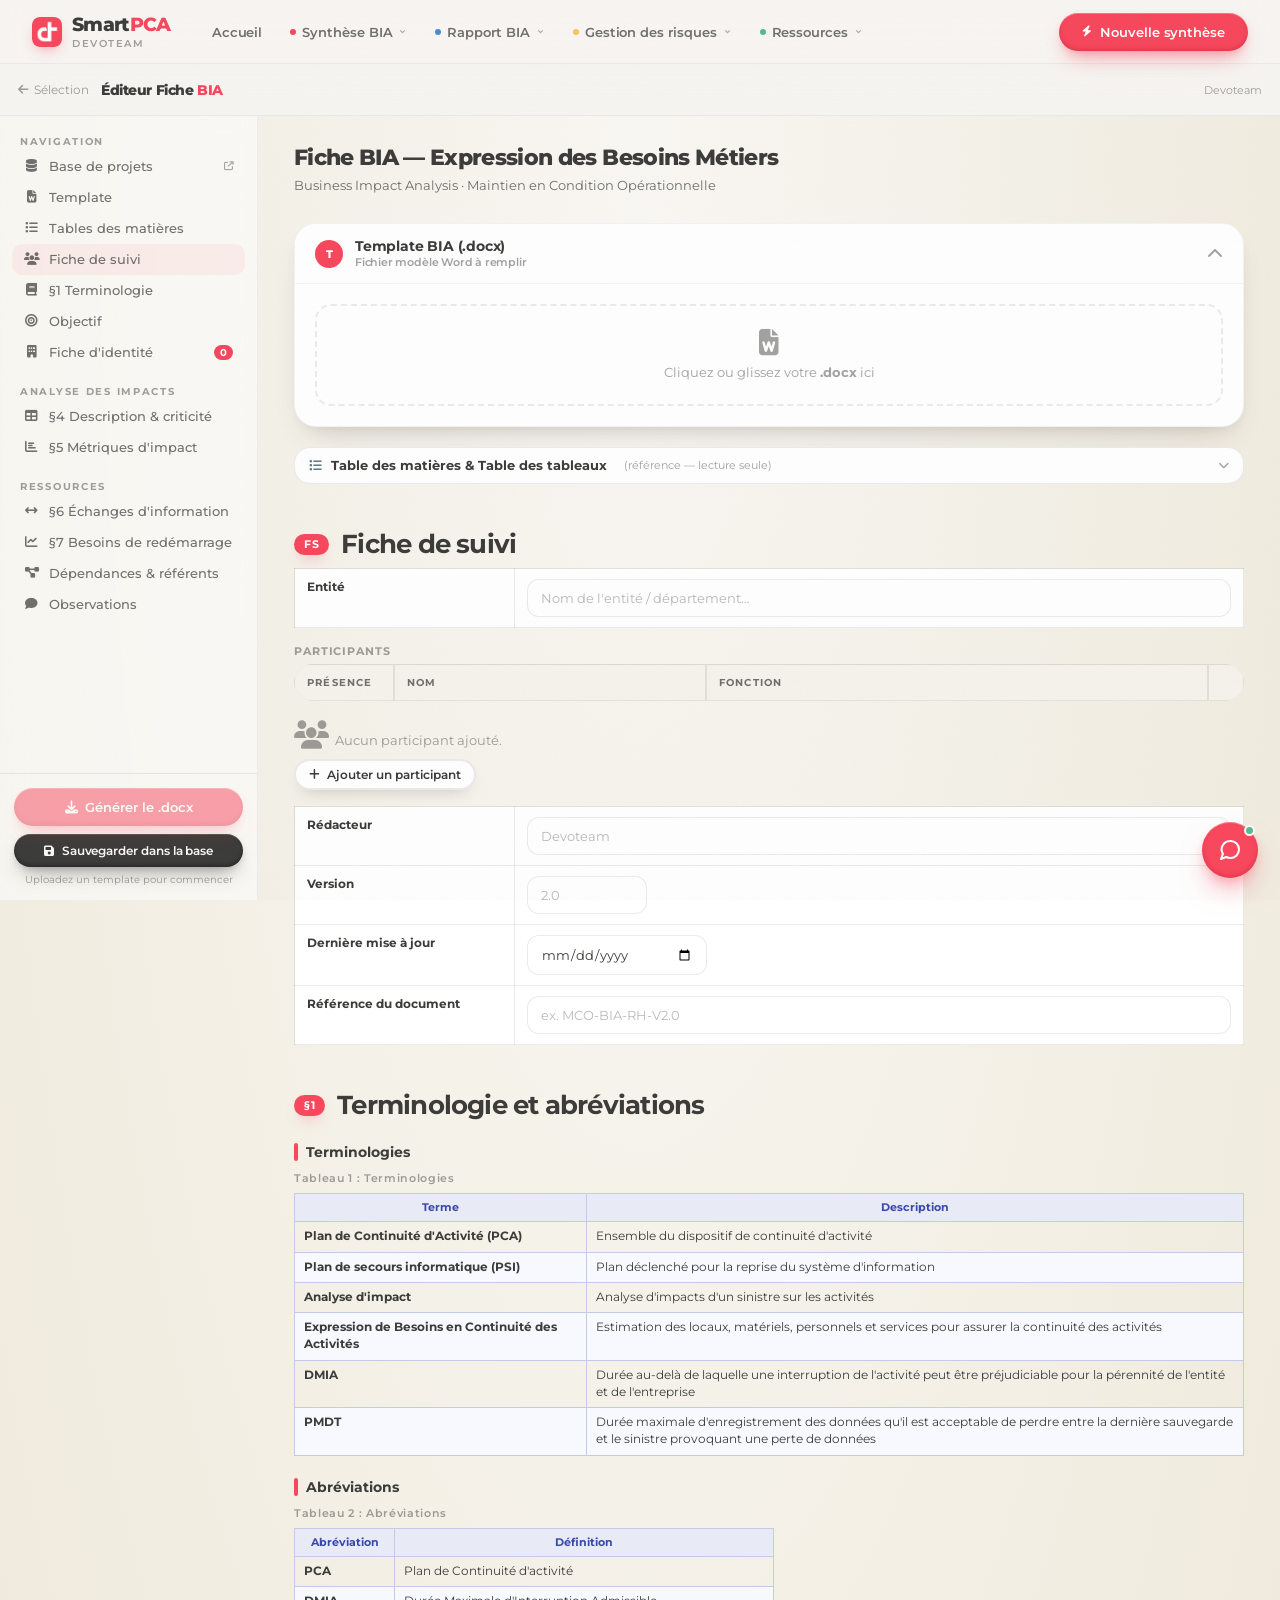
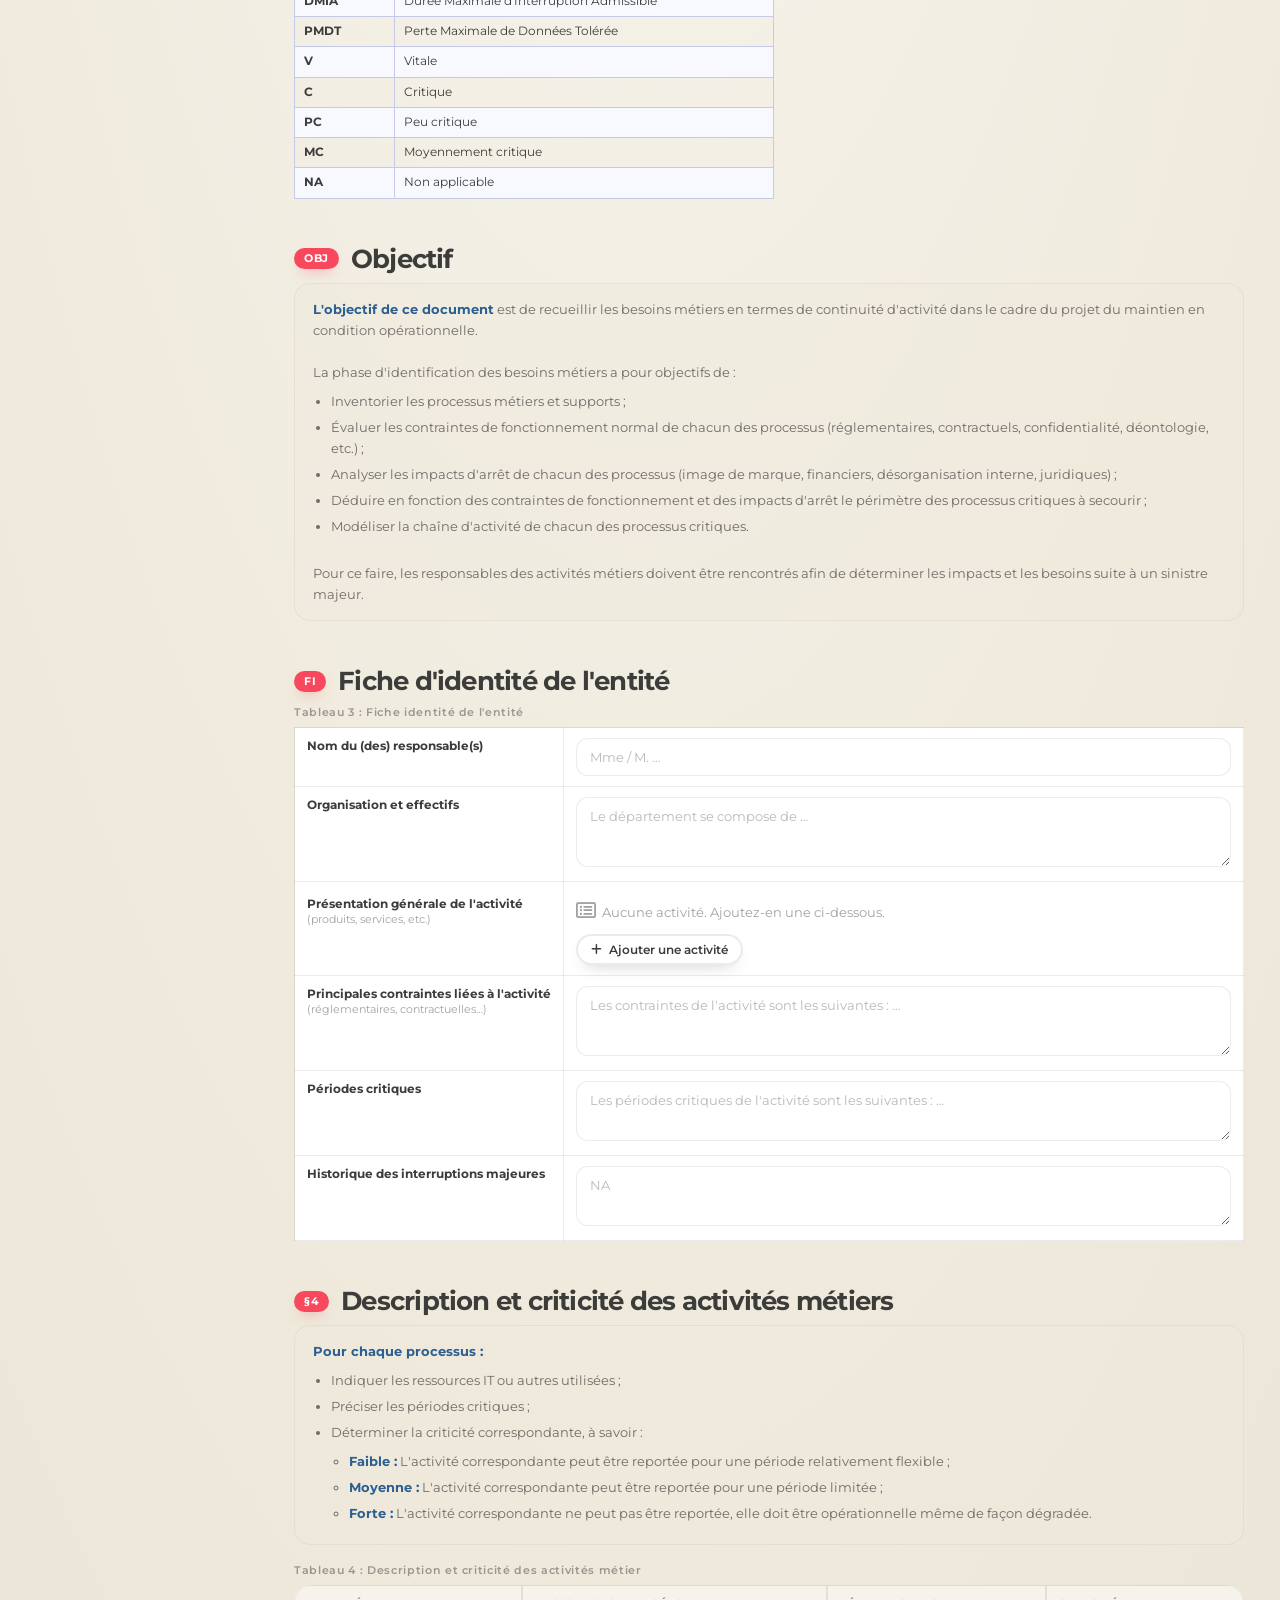
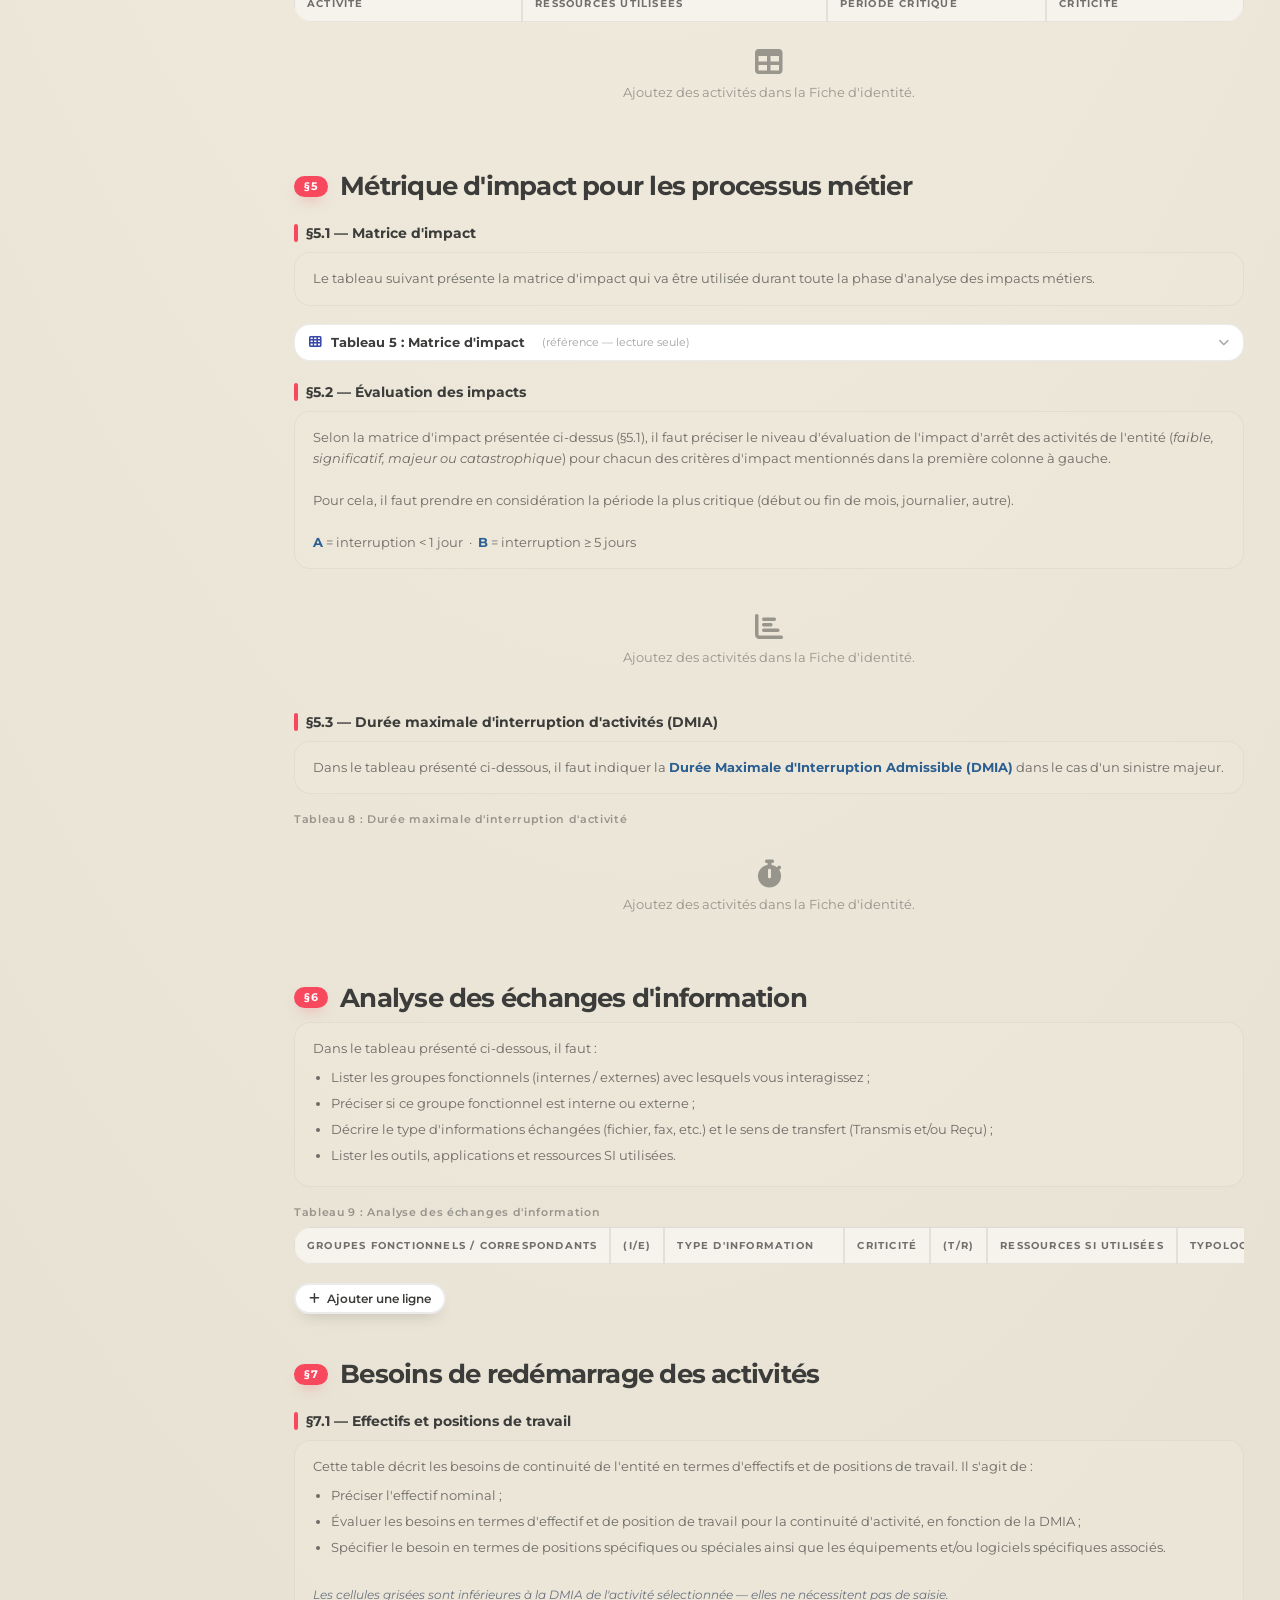
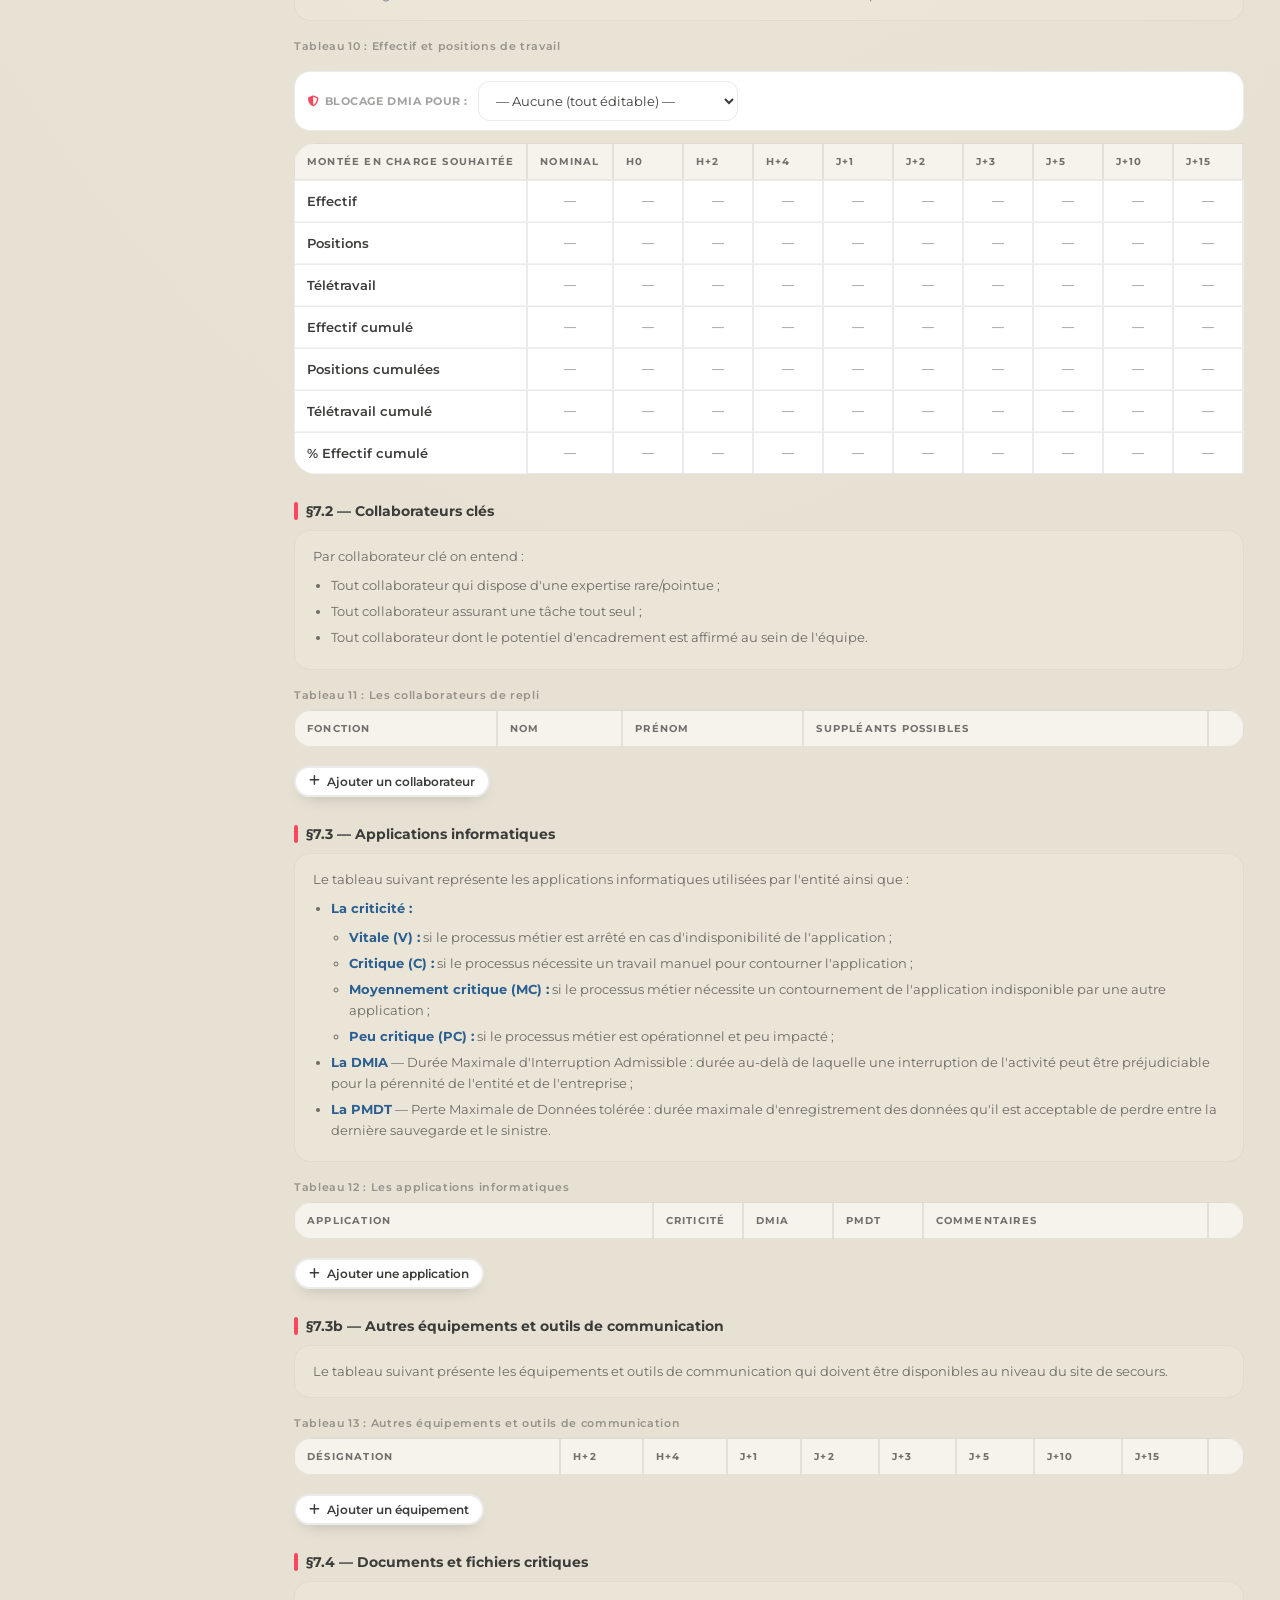
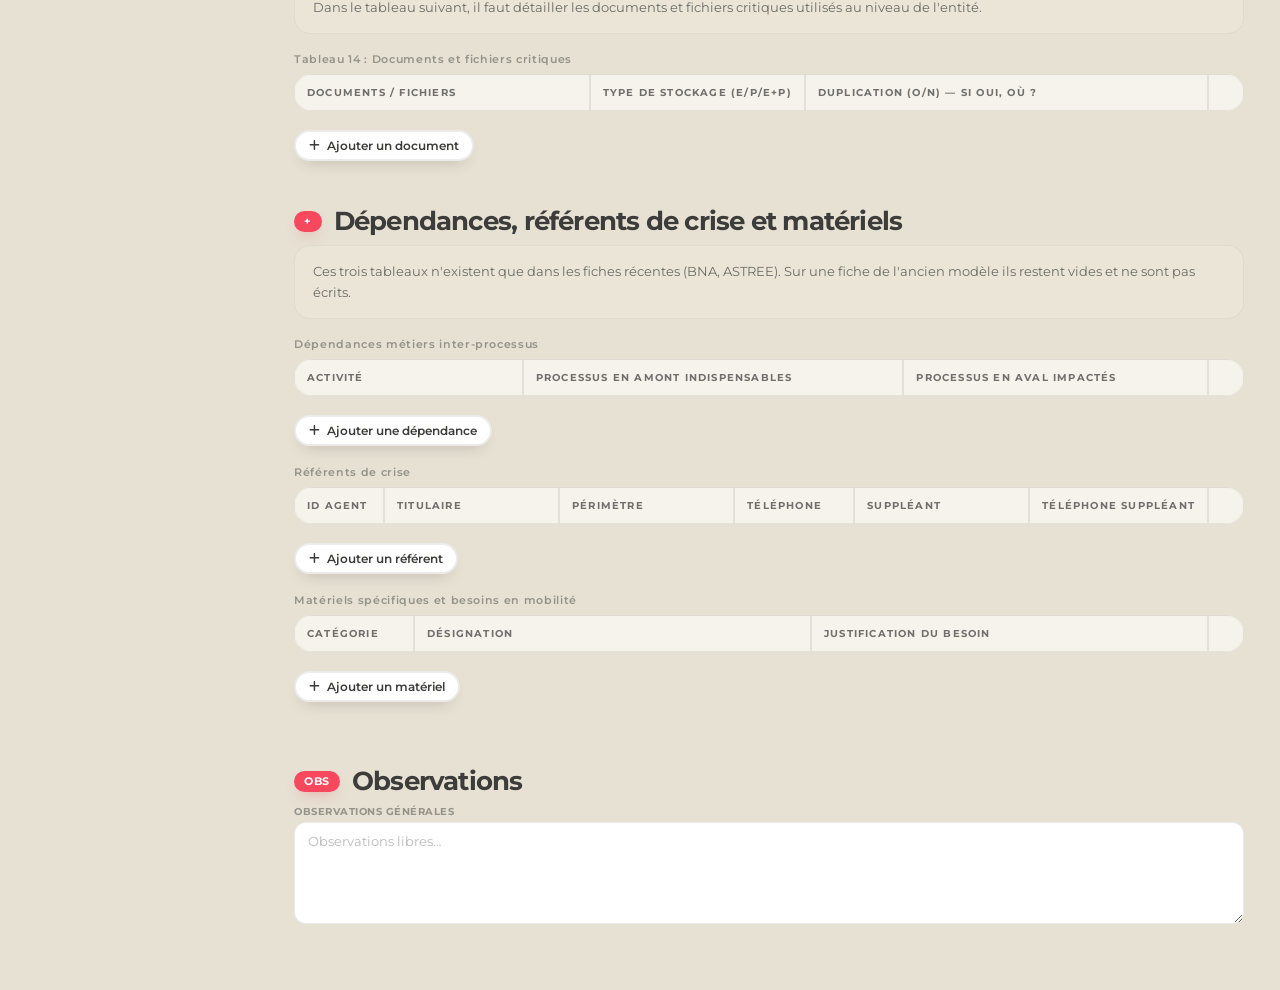
==== commit 8f788029: "Pages intérieures : même langage visuel que l'accueil Les écrans de travail gardaient leur apparence" ====
--- a/static/fiche-editor.html
+++ b/static/fiche-editor.html
@@ -383,6 +383,7 @@
     #main { margin-top: calc(52px + var(--nav-h)) !important; }
   </style>
   <link rel="stylesheet" href="/static/css/smartpca-components.css" />
+  <link rel="stylesheet" href="/static/css/smartpca-pages.css" />
   <link rel="stylesheet" href="/static/css/agent.css" />
   <script src="/static/js/agent.js" defer></script>
 </head>
--- a/static/css/smartpca-pages.css
+++ b/static/css/smartpca-pages.css
@@ -0,0 +1,251 @@
+/* ============================================================================
+   SmartPCA — pages intérieures
+   ----------------------------------------------------------------------------
+   Les écrans de travail gardaient leur langage d'origine : titres en graisse
+   fine, cartes à petit rayon, libellés minuscules. L'accueil, lui, parle en
+   Montserrat gras, en cartes largement arrondies et en ombres empilées.
+   Cette feuille aligne les seconds sur le premier.
+
+   Elle est chargée en dernier et ne touche ni au balisage ni au JavaScript :
+   les classes existantes — .pg-title, .app-card, .tdb-card — sont reprises
+   telles quelles.
+   ========================================================================== */
+
+/* ── Respiration générale ────────────────────────────────────────────────── */
+
+body.dv .app-page {
+  padding: 40px clamp(20px, 3.4vw, 46px) 72px;
+  max-width: 1320px;
+  margin: 0 auto;
+}
+
+/* ── En-tête de page ─────────────────────────────────────────────────────── */
+
+body.dv .pg-header { margin-bottom: 34px; }
+
+/* Le filet qui suivait le libellé est remplacé par la pastille de l'accueil :
+   même signal, même vocabulaire d'un bout à l'autre de l'application. */
+body.dv .pg-label {
+  display: inline-flex;
+  align-items: center;
+  gap: 9px;
+  font-size: 10.5px;
+  font-weight: 600;
+  letter-spacing: 0.24em;
+  text-transform: uppercase;
+  color: var(--ink-mute);
+  background: none;
+  padding: 0;
+  margin-bottom: 16px;
+}
+body.dv .pg-label::after { display: none; }
+body.dv .pg-label::before {
+  content: "";
+  width: 6px; height: 6px;
+  border-radius: 50%;
+  background: var(--poppy);
+  box-shadow: 0 0 0 3.5px var(--poppy-glow);
+  flex-shrink: 0;
+}
+body.dv .pg-label i { color: var(--poppy); font-size: 11px; }
+
+body.dv .pg-title {
+  font-family: "Montserrat", sans-serif;
+  font-weight: 700;
+  font-size: clamp(27px, 3.4vw, 44px);
+  line-height: 1.04;
+  letter-spacing: -0.038em;
+  color: var(--ink);
+  margin-bottom: 0;
+  text-wrap: balance;
+}
+body.dv .pg-title strong { font-weight: 800; color: var(--poppy); }
+
+body.dv .pg-desc {
+  font-size: 14.5px;
+  line-height: 1.64;
+  color: var(--ink-soft);
+  max-width: 700px;
+  margin-top: 14px;
+}
+
+/* ── Cartes de travail ───────────────────────────────────────────────────── */
+
+body.dv .app-card {
+  background: var(--white);
+  border: 1px solid var(--line-soft);
+  border-radius: var(--radius-lg);
+  padding: 26px 28px;
+  box-shadow: var(--sh-card);
+}
+body.dv .app-card + .app-card { margin-top: 20px; }
+
+body.dv .app-card-title {
+  font-family: "Montserrat", sans-serif;
+  font-size: 16px;
+  font-weight: 700;
+  letter-spacing: -0.022em;
+  text-transform: none;
+  color: var(--ink);
+  display: flex;
+  align-items: center;
+  gap: 11px;
+  margin-bottom: 18px;
+  padding-bottom: 14px;
+  border-bottom: 1px solid var(--line-soft);
+}
+/* L'icône reprend la pastille de l'accueil plutôt qu'un glyphe nu. */
+body.dv .app-card-title i {
+  width: 32px; height: 32px;
+  border-radius: 10px;
+  display: inline-flex;
+  align-items: center;
+  justify-content: center;
+  font-size: 13px;
+  color: var(--white);
+  background: radial-gradient(circle at 32% 28%, #ff8e9c 0%, var(--poppy) 58%, #b4172e 100%);
+  box-shadow: 0 7px 14px -6px rgba(248, 72, 94, 0.5),
+              inset 0 1px 0 rgba(255, 255, 255, 0.3);
+  flex-shrink: 0;
+}
+
+/* ── Bandeau de tête d'étape ─────────────────────────────────────────────── */
+
+body.dv .tdb-card {
+  background: rgba(255, 255, 255, 0.66);
+  border: 1px solid var(--line-soft);
+  border-radius: var(--radius-lg);
+  padding: 24px 26px;
+  margin-bottom: 28px;
+  box-shadow: var(--sh-card);
+  backdrop-filter: blur(10px);
+  -webkit-backdrop-filter: blur(10px);
+  gap: 18px;
+}
+body.dv .tdb-icon-wrap {
+  width: 52px; height: 52px;
+  border-radius: 15px;
+  display: flex; align-items: center; justify-content: center;
+  font-size: 18px;
+  color: var(--white);
+  background: radial-gradient(circle at 32% 28%, #ff8e9c 0%, var(--poppy) 58%, #b4172e 100%);
+  box-shadow: 0 11px 20px -7px rgba(248, 72, 94, 0.45),
+              inset 0 2px 0 rgba(255, 255, 255, 0.3);
+}
+body.dv .tdb-title {
+  font-family: "Montserrat", sans-serif;
+  font-size: 15.5px;
+  font-weight: 700;
+  letter-spacing: -0.022em;
+  color: var(--ink);
+  margin-bottom: 6px;
+}
+body.dv .tdb-desc,
+body.dv .tdb-card p {
+  font-size: 13.5px;
+  line-height: 1.6;
+  color: var(--ink-soft);
+}
+body.dv .tdb-tag {
+  display: inline-flex;
+  align-items: center;
+  gap: 6px;
+  font-size: 10.5px;
+  font-weight: 600;
+  letter-spacing: 0.04em;
+  padding: 5px 12px;
+  border-radius: var(--radius-pill);
+  background: rgba(60, 60, 58, 0.06);
+  color: var(--ink-soft);
+  margin-top: 12px;
+  margin-right: 7px;
+}
+body.dv .tdb-tag.ok {
+  background: rgba(90, 184, 145, 0.14);
+  color: #2c7d59;
+}
+
+/* ── Fil d'Ariane ────────────────────────────────────────────────────────── */
+
+body.dv .tb-crumb-group { font-size: 11.5px; color: var(--ink-mute); font-weight: 500; }
+body.dv .tb-crumb-page  { font-size: 11.5px; color: var(--ink); font-weight: 600; }
+
+/* ── Étapes du parcours ──────────────────────────────────────────────────── */
+
+body.dv #wf-stepper { padding: 0 clamp(20px, 3.4vw, 46px); }
+body.dv .wfs-item {
+  font-family: "Montserrat", sans-serif;
+  font-size: 11.5px;
+  font-weight: 600;
+  letter-spacing: -0.005em;
+}
+
+/* ── Titres de section internes ──────────────────────────────────────────── */
+
+body.dv .sec-h1 {
+  font-family: "Montserrat", sans-serif;
+  font-size: clamp(19px, 2.3vw, 26px);
+  font-weight: 700;
+  letter-spacing: -0.03em;
+  color: var(--ink);
+  display: flex;
+  align-items: center;
+  gap: 12px;
+  margin-bottom: 8px;
+  padding-bottom: 0;
+  border-bottom: none;
+}
+body.dv .sec-h1 .num {
+  font-size: 10.5px;
+  font-weight: 700;
+  letter-spacing: 0.06em;
+  color: var(--white);
+  background: var(--poppy);
+  padding: 4px 10px;
+  border-radius: var(--radius-pill);
+  flex-shrink: 0;
+  box-shadow: 0 7px 14px -7px rgba(248, 72, 94, 0.55);
+}
+
+/* ── Encadrés d'explication ──────────────────────────────────────────────── */
+
+body.dv .instr {
+  font-size: 13px;
+  line-height: 1.62;
+  color: var(--ink-soft);
+  background: rgba(239, 234, 220, 0.46);
+  border: 1px solid var(--line-soft);
+  border-radius: 16px;
+  padding: 15px 18px;
+  margin-bottom: 18px;
+}
+body.dv .instr ul { margin: 8px 0 0 18px; }
+body.dv .instr li { margin-bottom: 5px; }
+
+body.dv .tbl-cap {
+  font-size: 11px;
+  font-weight: 600;
+  letter-spacing: 0.06em;
+  color: var(--ink-mute);
+  font-style: normal;
+  text-transform: none;
+  margin-bottom: 8px;
+}
+
+/* ── Écrans vides ────────────────────────────────────────────────────────── */
+
+body.dv .placeholder-page,
+body.dv .app-page .empty {
+  background: rgba(255, 255, 255, 0.52);
+  border: 1px dashed var(--line);
+  border-radius: var(--radius-lg);
+  padding: 46px 28px;
+  color: var(--ink-mute);
+  font-size: 13.5px;
+}
+
+@media (max-width: 760px) {
+  body.dv .app-page { padding: 26px 18px 56px; }
+  body.dv .app-card { padding: 20px; border-radius: 20px; }
+  body.dv .tdb-card { padding: 18px; }
+}
